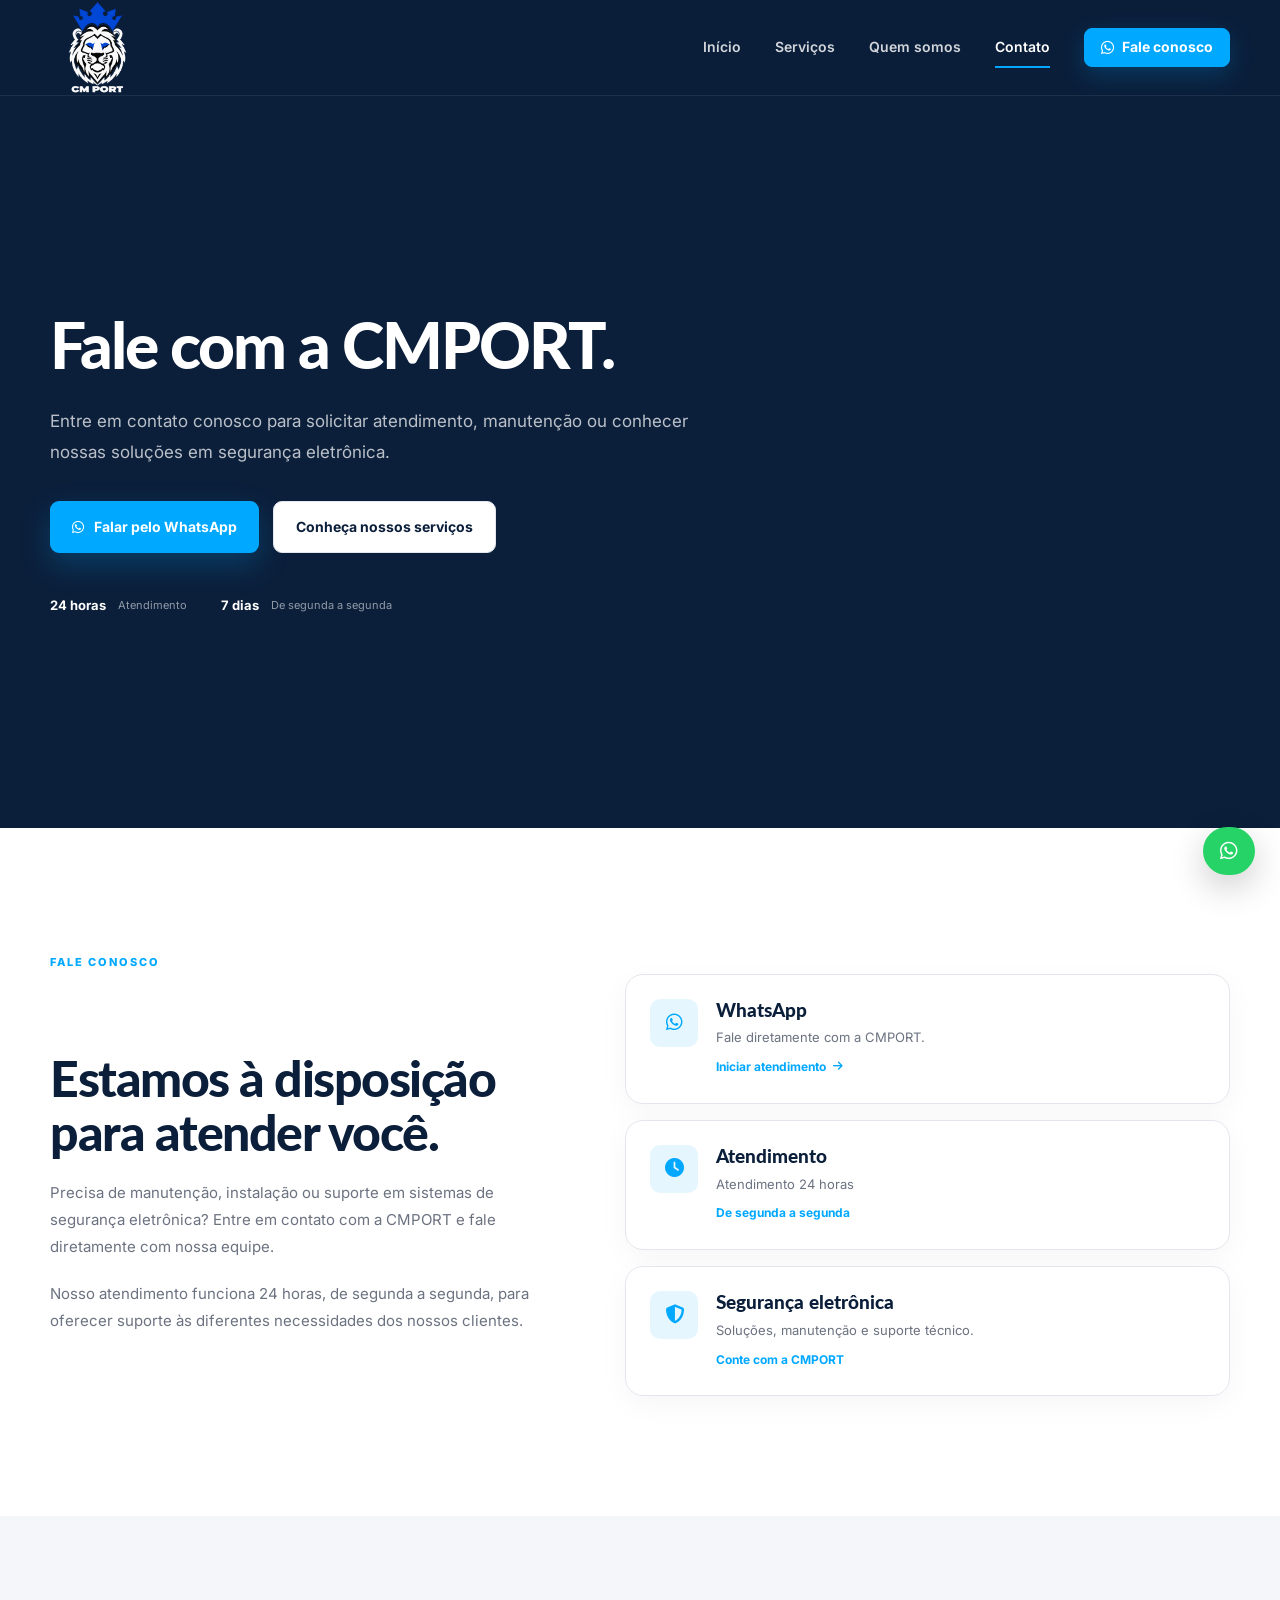
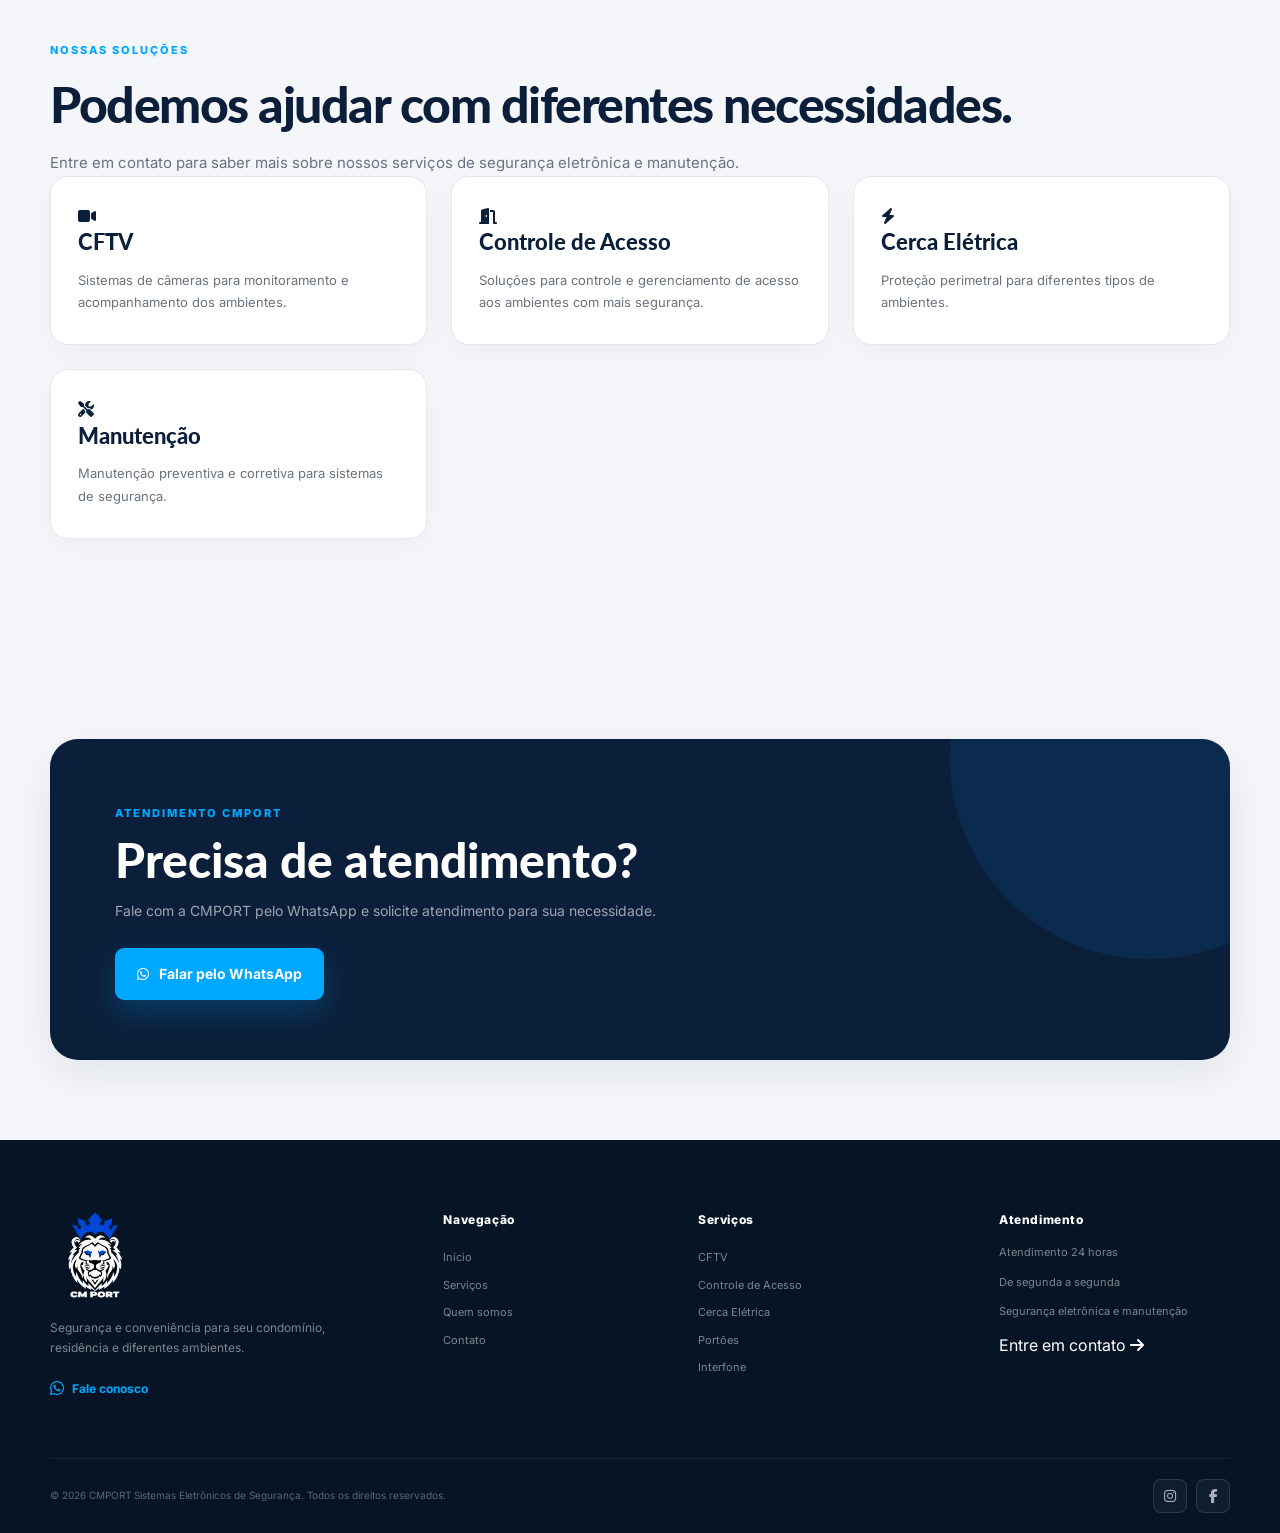
==== contato.html @ 8ee7456c "Update contato.html" ====
<!DOCTYPE html>

<html lang="pt-BR">

<head>

<meta charset="UTF-8">

<meta
    name="viewport"
    content="width=device-width, initial-scale=1.0"
>

<title>Contato | CMPORT Segurança Eletrônica</title>

<meta
    name="description"
    content="Entre em contato com a CMPORT para solicitar atendimento, manutenção e soluções em segurança eletrônica, CFTV, controle de acesso, alarmes e outros sistemas."
>

<meta
    name="author"
    content="CMPORT Sistemas Eletrônicos de Segurança"
>

<meta
    name="robots"
    content="index, follow"
>

<meta
    name="theme-color"
    content="#0B1F3B"
>

<link
    rel="canonical"
    href="https://www.cmport.com.br/contato.html"
>


<!-- OPEN GRAPH -->

<meta
    property="og:type"
    content="website"
>

<meta
    property="og:locale"
    content="pt_BR"
>

<meta
    property="og:title"
    content="Contato | CMPORT Segurança Eletrônica"
>

<meta
    property="og:description"
    content="Entre em contato com a CMPORT para solicitar atendimento, manutenção e soluções em segurança eletrônica."
>

<meta
    property="og:url"
    content="https://www.cmport.com.br/contato.html"
>

<meta
    property="og:site_name"
    content="CMPORT Sistemas Eletrônicos de Segurança"
>

<meta
    property="og:image"
    content="https://www.cmport.com.br/Logo.png"
>


<!-- TWITTER CARD -->

<meta
    name="twitter:card"
    content="summary"
>

<meta
    name="twitter:title"
    content="Contato | CMPORT Segurança Eletrônica"
>

<meta
    name="twitter:description"
    content="Solicite atendimento e conheça as soluções da CMPORT em segurança eletrônica e manutenção."
>

<meta
    name="twitter:image"
    content="https://www.cmport.com.br/Logo.png"
>


<!-- FAVICON -->

<link
    rel="icon"
    type="image/png"
    href="Logo.png"
>


<!-- GOOGLE FONTS -->

<link
    rel="preconnect"
    href="https://fonts.googleapis.com"
>

<link
    rel="preconnect"
    href="https://fonts.gstatic.com"
    crossorigin
>

<link
    href="https://fonts.googleapis.com/css2?family=Inter:wght@400;500;600;700;800&family=Lato:wght@400;700;900&display=swap"
    rel="stylesheet"
>


<!-- FONT AWESOME -->

<link
    rel="stylesheet"
    href="https://cdnjs.cloudflare.com/ajax/libs/font-awesome/6.5.2/css/all.min.css"
>


<!-- CSS -->

<link
    rel="stylesheet"
    href="estilo.css"
>


<!-- SCHEMA.ORG -->

<script type="application/ld+json">
{
    "@context": "https://schema.org",
    "@type": "ContactPage",
    "@id": "https://www.cmport.com.br/contato.html#contact",
    "url": "https://www.cmport.com.br/contato.html",
    "name": "Contato | CMPORT Sistemas Eletrônicos de Segurança",
    "description": "Entre em contato com a CMPORT para solicitar atendimento, manutenção e soluções em segurança eletrônica.",
    "isPartOf": {
        "@type": "WebSite",
        "@id": "https://www.cmport.com.br/#website",
        "url": "https://www.cmport.com.br/",
        "name": "CMPORT Sistemas Eletrônicos de Segurança"
    },
    "about": {
        "@type": "Organization",
        "@id": "https://www.cmport.com.br/#organization",
        "name": "CMPORT Sistemas Eletrônicos de Segurança",
        "url": "https://www.cmport.com.br/",
        "logo": "https://www.cmport.com.br/Logo.png",
        "telephone": "+55 11 94034-1682",
        "sameAs": [
            "https://www.instagram.com/cmport_/",
            "https://www.facebook.com/cmport.sistemas/"
        ]
    }
}
</script>

</head>


<body>


<header class="site-header">

    <div class="container header-container">


        <a
            href="index.html"
            class="logo"
            aria-label="CMPORT - Página inicial"
        >

            <img
                src="Logo.png"
                alt="Logo da CMPORT Sistemas Eletrônicos de Segurança"
            >

        </a>


        <button
            class="menu-toggle"
            type="button"
            aria-label="Abrir menu"
            aria-expanded="false"
        >

            <i class="fa-solid fa-bars"></i>

        </button>


        <nav
            class="main-nav"
            aria-label="Navegação principal"
        >


            <a href="index.html">
                Início
            </a>


            <a href="serviços.html">
                Serviços
            </a>


            <a href="quem-somos.html">
                Quem somos
            </a>


            <a
                href="contato.html"
                class="active"
                aria-current="page"
            >
                Contato
            </a>


            <a
                href="https://api.whatsapp.com/send/?phone=5511940341682&text=Ol%C3%A1%2C+gostaria+de+solicitar+um+atendimento+da+CMPORT.&type=phone_number&app_absent=0"
                class="nav-button"
                target="_blank"
                rel="noopener noreferrer"
                aria-label="Falar com a CMPORT pelo WhatsApp"
            >

                <i class="fa-brands fa-whatsapp"></i>

                Fale conosco

            </a>


        </nav>


    </div>

</header>



<main>


    <!-- HERO -->

    <section class="hero">

        <div class="container hero-content">


            <span class="eyebrow">
                CONTATO
            </span>


            <h1>
                Fale com a CMPORT.
            </h1>


            <p>
                Entre em contato conosco para solicitar atendimento,
                manutenção ou conhecer nossas soluções em segurança
                eletrônica.
            </p>


            <div class="hero-actions">


                <a
                    href="https://api.whatsapp.com/send/?phone=5511940341682&text=Ol%C3%A1%2C+gostaria+de+solicitar+um+atendimento+da+CMPORT.&type=phone_number&app_absent=0"
                    class="btn btn-primary"
                    target="_blank"
                    rel="noopener noreferrer"
                    aria-label="Solicitar atendimento pelo WhatsApp"
                >

                    <i class="fa-brands fa-whatsapp"></i>

                    Falar pelo WhatsApp

                </a>


                <a
                    href="serviços.html"
                    class="btn btn-secondary"
                >
                    Conheça nossos serviços
                </a>


            </div>


            <div class="hero-trust">


                <div class="hero-trust-item">

                    <strong>
                        24 horas
                    </strong>

                    <span>
                        Atendimento
                    </span>

                </div>


                <div class="hero-trust-item">

                    <strong>
                        7 dias
                    </strong>

                    <span>
                        De segunda a segunda
                    </span>

                </div>


            </div>


        </div>

    </section>



    <!-- CONTATO -->

    <section class="contact-section">

        <div class="container">


            <div class="section-label">
                FALE CONOSCO
            </div>


            <div class="contact-grid">


                <div class="contact-content">


                    <h2 class="section-heading">
                        Estamos à disposição para atender você.
                    </h2>


                    <p>
                        Precisa de manutenção, instalação ou suporte
                        em sistemas de segurança eletrônica? Entre em
                        contato com a CMPORT e fale diretamente com
                        nossa equipe.
                    </p>


                    <p>
                        Nosso atendimento funciona 24 horas, de segunda
                        a segunda, para oferecer suporte às diferentes
                        necessidades dos nossos clientes.
                    </p>


                </div>



                <div class="contact-cards">


                    <a
                        href="https://api.whatsapp.com/send/?phone=5511940341682&text=Ol%C3%A1%2C+gostaria+de+solicitar+um+atendimento+da+CMPORT.&type=phone_number&app_absent=0"
                        class="contact-card"
                        target="_blank"
                        rel="noopener noreferrer"
                        aria-label="Iniciar atendimento com a CMPORT pelo WhatsApp"
                    >


                        <div class="contact-icon">

                            <i class="fa-brands fa-whatsapp"></i>

                        </div>


                        <div>


                            <h3>
                                WhatsApp
                            </h3>


                            <p>
                                Fale diretamente com a CMPORT.
                            </p>


                            <span>
                                Iniciar atendimento
                                <i class="fa-solid fa-arrow-right"></i>
                            </span>


                        </div>


                    </a>



                    <div class="contact-card">


                        <div class="contact-icon">

                            <i class="fa-solid fa-clock"></i>

                        </div>


                        <div>


                            <h3>
                                Atendimento
                            </h3>


                            <p>
                                Atendimento 24 horas
                            </p>


                            <span>
                                De segunda a segunda
                            </span>


                        </div>


                    </div>



                    <div class="contact-card">


                        <div class="contact-icon">

                            <i class="fa-solid fa-shield-halved"></i>

                        </div>


                        <div>


                            <h3>
                                Segurança eletrônica
                            </h3>


                            <p>
                                Soluções, manutenção e suporte técnico.
                            </p>


                            <span>
                                Conte com a CMPORT
                            </span>


                        </div>


                    </div>


                </div>


            </div>


        </div>

    </section>



    <!-- SERVIÇOS -->

    <section class="contact-services">

        <div class="container">


            <div class="section-label">
                NOSSAS SOLUÇÕES
            </div>


            <h2 class="section-heading">
                Podemos ajudar com diferentes necessidades.
            </h2>


            <p class="section-description">
                Entre em contato para saber mais sobre nossos serviços
                de segurança eletrônica e manutenção.
            </p>


            <div class="services-grid">


                <article class="service-card">


                    <div class="service-content">


                        <div class="service-icon">

                            <i class="fa-solid fa-video"></i>

                        </div>


                        <h3>
                            CFTV
                        </h3>


                        <p>
                            Sistemas de câmeras para monitoramento
                            e acompanhamento dos ambientes.
                        </p>


                    </div>


                </article>



                <article class="service-card">


                    <div class="service-content">


                        <div class="service-icon">

                            <i class="fa-solid fa-door-open"></i>

                        </div>


                        <h3>
                            Controle de Acesso
                        </h3>


                        <p>
                            Soluções para controle e gerenciamento
                            de acesso aos ambientes com mais segurança.
                        </p>


                    </div>


                </article>



                <article class="service-card">


                    <div class="service-content">


                        <div class="service-icon">

                            <i class="fa-solid fa-bolt"></i>

                        </div>


                        <h3>
                            Cerca Elétrica
                        </h3>


                        <p>
                            Proteção perimetral para diferentes
                            tipos de ambientes.
                        </p>


                    </div>


                </article>



                <article class="service-card">


                    <div class="service-content">


                        <div class="service-icon">

                            <i class="fa-solid fa-screwdriver-wrench"></i>

                        </div>


                        <h3>
                            Manutenção
                        </h3>


                        <p>
                            Manutenção preventiva e corretiva
                            para sistemas de segurança.
                        </p>


                    </div>


                </article>


            </div>


        </div>

    </section>



    <!-- CTA -->

    <section class="final-cta">

        <div class="container">


            <div class="final-cta-content">


                <div class="section-label">
                    ATENDIMENTO CMPORT
                </div>


                <h2>
                    Precisa de atendimento?
                </h2>


                <p>
                    Fale com a CMPORT pelo WhatsApp e solicite
                    atendimento para sua necessidade.
                </p>


                <a
                    href="https://api.whatsapp.com/send/?phone=5511940341682&text=Ol%C3%A1%2C+gostaria+de+solicitar+um+atendimento+da+CMPORT.&type=phone_number&app_absent=0"
                    class="btn btn-primary"
                    target="_blank"
                    rel="noopener noreferrer"
                    aria-label="Solicitar atendimento pelo WhatsApp"
                >

                    <i class="fa-brands fa-whatsapp"></i>

                    Falar pelo WhatsApp

                </a>


            </div>


        </div>

    </section>


</main>



<!-- RODAPÉ -->

<footer class="site-footer">

    <div class="container footer-grid">


        <div class="footer-brand">


            <a
                href="index.html"
                class="footer-logo"
                aria-label="CMPORT - Página inicial"
            >

                <img
                    src="Logo.png"
                    alt="Logo da CMPORT Sistemas Eletrônicos de Segurança"
                >

            </a>


            <p>
                Segurança e conveniência para seu condomínio,
                residência e diferentes ambientes.
            </p>


            <a
                href="https://api.whatsapp.com/send/?phone=5511940341682&text=Ol%C3%A1%2C+gostaria+de+solicitar+um+atendimento+da+CMPORT.&type=phone_number&app_absent=0"
                class="footer-whatsapp"
                target="_blank"
                rel="noopener noreferrer"
                aria-label="Falar com a CMPORT pelo WhatsApp"
            >

                <i class="fa-brands fa-whatsapp"></i>

                Fale conosco

            </a>


        </div>



        <div class="footer-column">


            <h3>
                Navegação
            </h3>


            <a href="index.html">
                Início
            </a>


            <a href="serviços.html">
                Serviços
            </a>


            <a href="quem-somos.html">
                Quem somos
            </a>


            <a href="contato.html">
                Contato
            </a>


        </div>



        <div class="footer-column">


            <h3>
                Serviços
            </h3>


            <a href="serviços.html">
                CFTV
            </a>


            <a href="serviços.html">
                Controle de Acesso
            </a>


            <a href="serviços.html">
                Cerca Elétrica
            </a>


            <a href="serviços.html">
                Portões
            </a>


            <a href="serviços.html">
                Interfone
            </a>


        </div>



        <div class="footer-contact">


            <h3>
                Atendimento
            </h3>


            <p>
                Atendimento 24 horas
            </p>


            <p>
                De segunda a segunda
            </p>


            <p>
                Segurança eletrônica e manutenção
            </p>


            <a
                href="contato.html"
                class="footer-contact-link"
            >

                Entre em contato

                <i class="fa-solid fa-arrow-right"></i>

            </a>


        </div>


    </div>



    <div class="container footer-bottom">


        <p>
            © 2026 CMPORT Sistemas Eletrônicos de Segurança.
            Todos os direitos reservados.
        </p>


        <div class="footer-social">


            <a
                href="https://www.instagram.com/cmport_/"
                target="_blank"
                rel="noopener noreferrer"
                aria-label="Instagram da CMPORT"
            >

                <i class="fa-brands fa-instagram"></i>

            </a>


            <a
                href="https://www.facebook.com/cmport.sistemas/"
                target="_blank"
                rel="noopener noreferrer"
                aria-label="Facebook da CMPORT"
            >

                <i class="fa-brands fa-facebook-f"></i>

            </a>


        </div>


    </div>


</footer>



<!-- WHATSAPP FLUTUANTE -->

<a
    href="https://api.whatsapp.com/send/?phone=5511940341682&text=Ol%C3%A1%2C+gostaria+de+solicitar+um+atendimento+da+CMPORT.&type=phone_number&app_absent=0"
    class="whatsapp-float"
    target="_blank"
    rel="noopener noreferrer"
    aria-label="Falar com a CMPORT pelo WhatsApp"
>

    <i class="fa-brands fa-whatsapp"></i>

</a>



<script src="script.js"></script>

</body>

</html>
---- estilo.css ----
/* =========================================================
   CMPORT
   SISTEMAS ELETRÔNICOS DE SEGURANÇA
   CSS PRINCIPAL
========================================================= */


/* =========================================================
   VARIÁVEIS
========================================================= */

:root {

    --navy: #0B1F3B;
    --navy-dark: #071426;
    --navy-light: #102B4D;

    --blue: #00A8FF;
    --blue-dark: #0089D1;
    --blue-light: #66CCFF;

    --gray: #6B7280;
    --gray-light: #A1A7B0;

    --ice: #F4F6FA;
    --white: #FFFFFF;
    --black: #111111;

    --border: #E3E7ED;

    --container: 1180px;

    --radius-sm: 10px;
    --radius: 18px;
    --radius-lg: 28px;

    --shadow: 0 15px 45px rgba(11, 31, 59, 0.08);
    --shadow-hover: 0 25px 60px rgba(11, 31, 59, 0.15);

    --transition: 0.3s ease;
}


/* =========================================================
   RESET
========================================================= */

* {
    margin: 0;
    padding: 0;
    box-sizing: border-box;
}

html {
    scroll-behavior: smooth;
}

body {
    font-family: "Inter", sans-serif;
    background: var(--ice);
    color: var(--navy);
    line-height: 1.6;
    overflow-x: hidden;
}

img {
    max-width: 100%;
    display: block;
}

a {
    text-decoration: none;
    color: inherit;
}

button,
input,
textarea {
    font-family: inherit;
}

.container {
    width: min(var(--container), calc(100% - 48px));
    margin: 0 auto;
}


/* =========================================================
   HEADER
========================================================= */

.site-header {
    position: fixed;
    top: 0;
    left: 0;
    width: 100%;
    z-index: 1000;

    background: rgba(11, 31, 59, 0.94);

    border-bottom: 1px solid rgba(255, 255, 255, 0.08);

    backdrop-filter: blur(14px);
    -webkit-backdrop-filter: blur(14px);

    transition: background var(--transition);
}

.header-container {
    min-height: 74px;

    display: flex;
    align-items: center;
    justify-content: space-between;

    gap: 40px;
}

.logo {
    display: inline-flex;
    align-items: center;
    flex-shrink: 0;
}

.logo img {
    width: 95px;
    height: auto;
    object-fit: contain;
    background: transparent;
}

.main-nav {
    display: flex;
    align-items: center;
    gap: 34px;
}

.main-nav > a {
    position: relative;

    color: rgba(255, 255, 255, 0.82);

    font-size: 14px;
    font-weight: 600;

    transition: var(--transition);
}

.main-nav > a:not(.nav-button)::after {
    content: "";

    position: absolute;

    left: 0;
    bottom: -9px;

    width: 0;
    height: 2px;

    background: var(--blue);

    transition: var(--transition);
}

.main-nav > a:hover,
.main-nav > a.active {
    color: var(--white);
}

.main-nav > a:hover::after,
.main-nav > a.active::after {
    width: 100%;
}


/* =========================================================
   BOTÃO FALE CONOSCO
========================================================= */

.main-nav > a.nav-button {
    position: relative;

    display: inline-flex !important;
    align-items: center !important;
    justify-content: center !important;

    gap: 8px !important;

    padding: 10px 16px !important;

    background: var(--blue) !important;
    color: var(--white) !important;

    border: 1px solid var(--blue) !important;
    border-radius: 8px !important;

    box-shadow: 0 8px 25px rgba(0, 168, 255, 0.20);

    font-size: 14px !important;
    font-weight: 700 !important;

    line-height: 1.2;

    opacity: 1 !important;
    visibility: visible !important;

    white-space: nowrap !important;

    text-decoration: none !important;

    transition:
        background var(--transition),
        color var(--transition),
        border-color var(--transition),
        transform var(--transition),
        box-shadow var(--transition);
}

.main-nav > a.nav-button::after {
    display: none !important;
}

.main-nav > a.nav-button i {
    color: var(--white) !important;
    font-size: 15px;
}

.main-nav > a.nav-button:hover {
    background: var(--white) !important;
    color: var(--navy) !important;

    border-color: var(--white) !important;

    transform: translateY(-2px);

    box-shadow: 0 10px 28px rgba(0, 0, 0, 0.15);
}

.main-nav > a.nav-button:hover i {
    color: var(--navy) !important;
}


.menu-toggle {
    display: none;

    width: 44px;
    height: 44px;

    align-items: center;
    justify-content: center;

    border: 1px solid rgba(255, 255, 255, 0.15);
    border-radius: 8px;

    background: transparent;
    color: var(--white);

    font-size: 20px;

    cursor: pointer;
}


/* =========================================================
   HERO
========================================================= */

.hero {
    position: relative;

    min-height: 92vh;

    display: flex;
    align-items: center;

    overflow: hidden;

    background: var(--navy);
}

.hero-background {
    position: absolute;
    inset: 0;

    background:
        linear-gradient(
            90deg,
            rgba(7, 20, 38, 0.97) 0%,
            rgba(11, 31, 59, 0.86) 42%,
            rgba(11, 31, 59, 0.45) 100%
        ),
        url("Imagens/security-service-hero-img-bg.jpg")
        center center / cover no-repeat;

    transform: scale(1.02);
}

.hero-background::after {
    content: "";

    position: absolute;
    inset: 0;

    background:
        radial-gradient(
            circle at 78% 45%,
            rgba(0, 168, 255, 0.18),
            transparent 32%
        );
}

.hero-content {
    position: relative;
    z-index: 2;

    padding-top: 74px;
}

.hero-text {
    max-width: 760px;
}

.hero-eyebrow {
    display: flex;
    align-items: center;
    gap: 10px;

    margin-bottom: 25px;

    color: var(--blue);

    font-size: 12px;
    font-weight: 800;
    letter-spacing: 2px;
}

.hero-eyebrow span {
    width: 28px;
    height: 2px;

    background: var(--blue);
}

.hero h1 {
    max-width: 760px;

    color: var(--white);

    font-family: "Lato", sans-serif;

    font-size: clamp(42px, 5vw, 72px);
    line-height: 1.04;

    font-weight: 900;
    letter-spacing: -2px;
}

.hero h1 strong {
    display: block;
    color: var(--blue);
}

.hero p {
    max-width: 650px;

    margin-top: 28px;

    color: rgba(255, 255, 255, 0.72);

    font-size: 17px;
    line-height: 1.8;
}

.hero-buttons {
    display: flex;
    align-items: center;
    gap: 14px;

    margin-top: 34px;
}

.btn {
    min-height: 52px;

    display: inline-flex;
    align-items: center;
    justify-content: center;
    gap: 10px;

    padding: 0 22px;

    border-radius: 9px;

    font-size: 14px;
    font-weight: 700;

    transition: var(--transition);
}

.btn-primary {
    background: var(--blue);
    color: var(--white);

    box-shadow: 0 12px 30px rgba(0, 168, 255, 0.22);
}

.btn-primary:hover {
    background: var(--white);
    color: var(--navy);

    transform: translateY(-3px);

    box-shadow: 0 18px 35px rgba(0, 168, 255, 0.28);
}

.btn-outline {
    border: 1px solid rgba(255, 255, 255, 0.28);

    color: var(--white);

    background: rgba(255, 255, 255, 0.04);
}

.btn-outline:hover {
    border-color: var(--blue);

    background: rgba(0, 168, 255, 0.1);

    transform: translateY(-3px);
}

.hero-trust {
    display: flex;
    gap: 34px;

    margin-top: 42px;
}

.hero-trust > div {
    display: flex;
    align-items: center;
    gap: 12px;

    color: rgba(255, 255, 255, 0.55);
}

.hero-trust i {
    color: var(--blue);
    font-size: 19px;
}

.hero-trust span {
    display: flex;
    flex-direction: column;

    font-size: 11px;
    line-height: 1.4;
}

.hero-trust strong {
    color: var(--white);
    font-size: 13px;
}

.hero-bottom-line {
    position: absolute;
    bottom: 0;
    left: 0;

    width: 100%;
    height: 3px;

    background: linear-gradient(
        90deg,
        transparent,
        var(--blue),
        transparent
    );

    opacity: 0.8;
}


/* =========================================================
   INTRO
========================================================= */

.intro-section {
    padding: 110px 0;
    background: var(--white);
}

.intro-grid {
    display: grid;
    grid-template-columns: 1fr 1fr;

    gap: 100px;

    align-items: center;
}

.section-label {
    display: inline-flex;

    color: var(--blue);

    font-size: 11px;
    font-weight: 800;

    letter-spacing: 2px;
}


/* =========================================================
   TÍTULOS
========================================================= */

.section-heading {
    margin-top: 15px;

    font-family: "Lato", sans-serif;

    color: var(--navy);

    font-size: clamp(34px, 4vw, 50px);
    line-height: 1.08;

    font-weight: 900;
    letter-spacing: -1.5px;
}

.section-top .section-heading {
    margin-top: 15px;
}

.why-title {
    margin-top: 15px;

    font-family: "Lato", sans-serif;

    color: var(--navy);

    font-size: clamp(34px, 4vw, 50px);
    line-height: 1.08;

    font-weight: 900;
    letter-spacing: -1.5px;
}

.section-heading span,
.why-title span {
    color: var(--blue);
}

.section-heading + p,
.section-heading > p {
    max-width: 760px;

    margin-top: 18px;

    color: var(--gray);

    font-size: 15px;
    line-height: 1.8;
}

.intro-text {
    padding-left: 30px;

    border-left: 2px solid var(--blue);
}

.intro-text p {
    margin-bottom: 18px;

    color: var(--gray);

    font-size: 16px;
    line-height: 1.85;
}

.intro-text p:last-child {
    margin-bottom: 0;
}


/* =========================================================
   DIFFERENTIALS
========================================================= */

.differentials {
    position: relative;

    padding: 28px 0;

    background: var(--navy);
}

.differentials-grid {
    display: grid;

    grid-template-columns: repeat(4, 1fr);

    border-left: 1px solid rgba(255, 255, 255, 0.08);
}

.differential-grid {
    display: grid;

    grid-template-columns: repeat(4, 1fr);

    border-left: 1px solid var(--border);

    border-radius: var(--radius);

    overflow: hidden;

    background: var(--white);

    box-shadow: var(--shadow);
}

.differential-item {
    display: flex;
    align-items: center;

    gap: 15px;

    min-height: 82px;

    padding: 15px 25px;

    border-right: 1px solid rgba(255, 255, 255, 0.08);
}

.differential-grid .differential-item {
    min-height: 105px;

    border-right: 1px solid var(--border);

    color: var(--navy);
}

.differential-grid .differential-item:last-child {
    border-right: 0;
}

.differential-icon {
    width: 44px;
    height: 44px;

    display: flex;
    align-items: center;
    justify-content: center;

    flex-shrink: 0;

    border-radius: 9px;

    background: rgba(0, 168, 255, 0.1);

    color: var(--blue);

    font-size: 17px;
}

.differential-grid .differential-item strong {
    color: var(--navy);
}

.differential-grid .differential-item span {
    color: var(--gray);
}

.differential-item div:last-child {
    display: flex;
    flex-direction: column;
}

.differential-item strong {
    color: var(--white);
    font-size: 13px;
}

.differential-item span {
    margin-top: 2px;

    color: rgba(255, 255, 255, 0.5);

    font-size: 11px;
}


/* =========================================================
   SEÇÕES ESCURAS
========================================================= */

.section-dark {
    padding: 110px 0;

    background: var(--navy);

    color: var(--white);
}

.section-dark .section-label {
    color: var(--blue);
}

.section-dark .section-heading,
.section-dark .why-title,
.section-dark h2,
.section-dark h3 {
    color: var(--white);
}

.section-dark .section-heading span,
.section-dark .why-title span {
    color: var(--blue);
}

.section-dark p,
.section-dark .section-heading + p,
.section-dark .section-heading > p,
.section-dark .section-top > p,
.section-dark .intro-text p,
.section-dark .why-item p,
.section-dark .maintenance-text > p {
    color: rgba(255, 255, 255, 0.68);
}

.section-dark .solution-tags {
    margin-top: 35px;

    justify-content: flex-start;
}

.section-dark .solution-tags span {
    background: rgba(255, 255, 255, 0.08);

    color: rgba(255, 255, 255, 0.82);

    border: 1px solid rgba(255, 255, 255, 0.08);
}

.section-dark .differential-item,
.section-dark .maintenance-feature {
    color: var(--white);
}

.section-dark .differential-item strong,
.section-dark .maintenance-feature strong {
    color: var(--white);
}

.section-dark .differential-item span,
.section-dark .maintenance-feature p,
.section-dark .maintenance-feature span {
    color: rgba(255, 255, 255, 0.64);
}

.section-dark .differential-icon {
    background: rgba(0, 168, 255, 0.12);
    color: var(--blue);
}

.section-dark .why-item {
    border-color: rgba(255, 255, 255, 0.12);
}

.section-dark .why-item h3 {
    color: var(--white);
}

.section-dark .why-icon {
    background: rgba(0, 168, 255, 0.12);
    color: var(--blue);
}


/* =========================================================
   SOLUÇÕES
========================================================= */

.solutions-section,
.section.services {
    padding: 120px 0;

    background: var(--ice);
}

.section-top {
    display: grid;

    grid-template-columns: 1.2fr 0.8fr;

    align-items: end;

    gap: 60px;

    margin-bottom: 55px;
}

.section-top > p {
    max-width: 430px;

    color: var(--gray);

    font-size: 15px;
    line-height: 1.8;
}

.services-grid,
.service-grid {
    display: grid;

    grid-template-columns: repeat(3, 1fr);

    gap: 24px;
}

.service-card {
    position: relative;

    overflow: hidden;

    background: var(--white);

    border: 1px solid var(--border);

    border-radius: var(--radius);

    box-shadow: 0 8px 30px rgba(11, 31, 59, 0.04);

    transition: var(--transition);
}

.service-card:hover {
    transform: translateY(-8px);

    border-color: rgba(0, 168, 255, 0.35);

    box-shadow: var(--shadow-hover);
}

.service-image {
    position: relative;

    height: 225px;

    overflow: hidden;

    background: var(--navy);
}

.service-image::after {
    content: "";

    position: absolute;
    inset: 0;

    background: linear-gradient(
        180deg,
        transparent 45%,
        rgba(7, 20, 38, 0.65) 100%
    );
}

.service-image img {
    width: 100%;
    height: 100%;

    object-fit: cover;

    transition: transform 0.6s ease;
}

.service-card:hover .service-image img {
    transform: scale(1.06);
}

.service-number {
    position: absolute;

    left: 20px;
    bottom: 17px;

    z-index: 2;

    color: var(--white);

    font-size: 12px;
    font-weight: 800;

    letter-spacing: 1px;
}

.service-content,
.service-card-body {
    padding: 27px 27px 30px;
}

.service-category {
    color: var(--blue);

    font-size: 9px;
    font-weight: 800;

    letter-spacing: 1.5px;
}

.service-content h3,
.service-card-body h3 {
    margin-top: 0;

    color: var(--navy);

    font-family: "Lato", sans-serif;

    font-size: 22px;
    line-height: 1.2;

    font-weight: 900;
}

.service-content p,
.service-card-body p {
    margin-top: 13px;

    color: var(--gray);

    font-size: 13px;
    line-height: 1.75;
}


/* =========================================================
   OUTRAS SOLUÇÕES
========================================================= */

.other-solutions {
    margin-top: 45px;

    padding: 27px 30px;

    border: 1px solid var(--border);
    border-radius: var(--radius);

    background: var(--white);

    display: flex;
    align-items: center;
    justify-content: space-between;

    gap: 30px;
}

.other-solutions-title {
    color: var(--navy);

    font-size: 13px;
    font-weight: 800;
}

.other-solutions-title span {
    color: var(--navy);

    font-size: 13px;
    font-weight: 800;
}

.solution-tags {
    display: flex;
    flex-wrap: wrap;

    justify-content: flex-end;

    gap: 8px;
}

.solution-tags span {
    padding: 8px 13px;

    border-radius: 100px;

    background: var(--ice);

    color: var(--gray);

    font-size: 11px;
    font-weight: 600;
}


/* =========================================================
   MANUTENÇÃO
========================================================= */

.maintenance-section,
.maintenance {
    position: relative;

    overflow: hidden;

    padding: 120px 0;

    background: var(--navy);
}

.maintenance-background {
    position: absolute;
    inset: 0;

    background:
        linear-gradient(
            90deg,
            rgba(7, 20, 38, 0.96),
            rgba(11, 31, 59, 0.88)
        ),
        url("Imagens/manutencao-portao-automatico-1.jpg")
        center / cover no-repeat;
}

.maintenance-background::after {
    content: "";

    position: absolute;
    inset: 0;

    background:
        radial-gradient(
            circle at 80% 40%,
            rgba(0, 168, 255, 0.18),
            transparent 32%
        );
}

.maintenance-content {
    position: relative;
    z-index: 2;

    max-width: 900px;
}

.maintenance-section .maintenance-content {
    display: grid;

    grid-template-columns: 1fr 1fr;

    gap: 90px;

    align-items: center;

    max-width: none;
}

.maintenance-text h2,
.maintenance-content > h2 {
    margin-top: 15px;

    max-width: 600px;

    color: var(--white);

    font-family: "Lato", sans-serif;

    font-size: clamp(35px, 4vw, 53px);

    line-height: 1.05;

    font-weight: 900;
}

.maintenance-text h2 span {
    display: block;

    color: var(--blue);
}

.maintenance-text > p,
.maintenance-content > p {
    max-width: 700px;

    margin-top: 23px;

    color: rgba(255, 255, 255, 0.64);

    font-size: 15px;

    line-height: 1.8;
}

.maintenance-text .btn {
    margin-top: 30px;
}

.maintenance-features {
    display: grid;

    grid-template-columns: repeat(3, 1fr);

    gap: 18px;

    margin-top: 35px;
}

.maintenance-feature {
    display: flex;

    align-items: flex-start;

    gap: 14px;

    padding: 22px;

    border: 1px solid rgba(255, 255, 255, 0.1);

    border-radius: 14px;

    background: rgba(255, 255, 255, 0.04);
}

.maintenance-feature > i {
    color: var(--blue);

    font-size: 20px;

    margin-top: 3px;
}

.maintenance-feature > span {
    color: var(--blue);

    font-size: 11px;

    font-weight: 800;
}

.maintenance-feature strong {
    display: block;

    color: var(--white);

    font-size: 14px;
}

.maintenance-feature p,
.maintenance-feature span {
    margin-top: 5px;

    color: rgba(255, 255, 255, 0.5);

    font-size: 12px;

    line-height: 1.6;
}


/* =========================================================
   POR QUE A CMPORT
========================================================= */

.why-section {
    padding: 120px 0;

    background: var(--navy) !important;

    color: var(--white) !important;

    overflow: hidden;
}

.why-grid {
    display: grid;

    grid-template-columns: 0.8fr 1.2fr;

    gap: 100px;

    align-items: start;
}

.why-title {
    position: static;

    margin-top: 0;

    color: var(--white) !important;
}

.why-title span {
    color: var(--blue) !important;
}

.why-section .section-label {
    color: var(--blue) !important;
}

.why-list {
    border-top: 1px solid rgba(255, 255, 255, 0.12);

    min-width: 0;
}

.why-item {
    display: grid;

    grid-template-columns: 58px 1fr;

    gap: 22px;

    padding: 27px 0;

    border-bottom: 1px solid rgba(255, 255, 255, 0.12);

    min-width: 0;
}

.why-icon {
    width: 48px;
    height: 48px;

    display: flex;
    align-items: center;
    justify-content: center;

    border-radius: 10px;

    background: rgba(0, 168, 255, 0.12) !important;

    color: var(--blue) !important;

    font-size: 17px;
}

.why-item h3 {
    color: var(--white) !important;

    font-family: "Lato", sans-serif;

    font-size: 18px;

    font-weight: 900;

    line-height: 1.3;
}

.why-item p {
    margin-top: 6px;

    color: rgba(255, 255, 255, 0.68) !important;

    font-size: 13px;

    line-height: 1.7;
}


/* =========================================================
   PÁGINAS INTERNAS
========================================================= */

.page-content {
    overflow: hidden;
}

.page-content section {
    overflow: hidden;
}

.page-content h2,
.page-content h3,
.page-content p {
    overflow-wrap: break-word;
}


/* =========================================================
   CTA FINAL
========================================================= */

.final-cta {
    padding: 80px 0;

    background: var(--ice);
}

.final-cta-box {
    position: relative;

    overflow: hidden;

    display: flex;

    align-items: center;

    justify-content: space-between;

    gap: 40px;

    padding: 60px 65px;

    border-radius: var(--radius-lg);

    background: var(--navy);

    box-shadow: var(--shadow);
}

.final-cta-box::after {
    content: "";

    position: absolute;

    right: -120px;
    top: -180px;

    width: 400px;
    height: 400px;

    border-radius: 50%;

    background: rgba(0, 168, 255, 0.09);
}

.final-cta-box > * {
    position: relative;

    z-index: 2;
}

.final-cta h2 {
    margin-top: 10px;

    color: var(--white);

    font-family: "Lato", sans-serif;

    font-size: clamp(35px, 4vw, 48px);

    font-weight: 900;

    line-height: 1.1;
}

.final-cta p {
    max-width: 650px;

    margin-top: 8px;

    color: rgba(255, 255, 255, 0.55);

    font-size: 14px;

    line-height: 1.7;
}

.btn-white {
    background: var(--white);

    color: var(--navy);

    white-space: nowrap;

    width: auto;

    flex-shrink: 0;
}

.btn-white:hover {
    background: var(--blue);

    color: var(--white);

    transform: translateY(-3px);
}


/* =========================================================
   CTA FINAL — PÁGINAS INTERNAS
========================================================= */

.internal-final-cta {
    padding: 55px 0;
}

.internal-final-cta .final-cta-box {
    padding: 45px 50px;
}

.internal-final-cta .final-cta h2 {
    font-size: clamp(30px, 3.2vw, 42px);
}

.internal-final-cta .final-cta p {
    font-size: 13px;
}

.internal-final-cta .btn {
    width: auto;

    min-width: 0;
}


/* =========================================================
   FOOTER
========================================================= */

.site-footer {
    background: var(--navy-dark);

    color: var(--white);
}

.footer-grid {
    display: grid;

    grid-template-columns: 1.4fr 0.8fr 1fr 1fr;

    gap: 70px;

    padding: 70px 0 60px;
}

.footer-brand {
    display: flex;

    flex-direction: column;

    align-items: flex-start;
}

.footer-brand .logo {
    display: inline-flex;

    align-items: center;
}

.footer-brand img {
    width: 90px;

    height: auto;
}

.footer-brand p {
    max-width: 280px;

    margin-top: 18px;

    color: rgba(255, 255, 255, 0.48);

    font-size: 12px;

    line-height: 1.7;
}

.footer-brand > a:last-child {
    display: inline-flex;

    align-items: center;

    gap: 8px;

    margin-top: 20px;

    color: var(--blue);

    font-size: 12px;

    font-weight: 700;

    transition: var(--transition);
}

.footer-brand > a:last-child:hover {
    color: var(--white);

    transform: translateX(3px);
}

.footer-brand > a:last-child i {
    font-size: 16px;
}

.footer-column {
    display: flex;

    flex-direction: column;

    gap: 11px;

    min-width: 0;
}

.footer-column h3,
.footer-contact h3 {
    margin-bottom: 9px;

    color: var(--white);

    font-size: 12px;

    font-weight: 800;

    letter-spacing: 0.6px;
}

.footer-column a {
    color: rgba(255, 255, 255, 0.48);

    font-size: 11px;

    line-height: 1.5;

    transition: var(--transition);
}

.footer-column a:hover {
    color: var(--blue);

    transform: translateX(3px);
}

.footer-column a.active {
    color: var(--blue);

    font-weight: 700;
}

.footer-contact {
    display: flex;

    flex-direction: column;

    gap: 13px;

    min-width: 0;

    margin-top: 0;
}

.footer-contact h3 {
    margin-bottom: 2px;
}

.footer-contact p {
    display: flex;

    align-items: center;

    gap: 10px;

    margin: 0;

    color: rgba(255, 255, 255, 0.48);

    font-size: 11px;

    line-height: 1.5;
}

.footer-contact p i {
    width: 17px;

    flex-shrink: 0;

    color: var(--blue);

    font-size: 13px;

    text-align: center;
}

.site-footer strong {
    color: rgba(255, 255, 255, 0.72);

    font-size: 11px;

    line-height: 1.5;

    font-weight: 700;
}

.footer-bottom {
    display: flex;

    align-items: center;

    justify-content: space-between;

    gap: 25px;

    padding: 20px 0;

    border-top: 1px solid rgba(255, 255, 255, 0.07);
}

.footer-bottom p {
    margin: 0;

    color: rgba(255, 255, 255, 0.35);

    font-size: 10px;

    line-height: 1.5;
}

.footer-bottom > div {
    display: flex;

    align-items: center;

    gap: 9px;

    flex-shrink: 0;
}

.footer-bottom > div a {
    width: 34px;
    height: 34px;

    display: flex;

    align-items: center;

    justify-content: center;

    border: 1px solid rgba(255, 255, 255, 0.12);

    border-radius: 8px;

    background: rgba(255, 255, 255, 0.04);

    color: rgba(255, 255, 255, 0.65);

    font-size: 14px;

    transition:
        background var(--transition),
        color var(--transition),
        border-color var(--transition),
        transform var(--transition);
}

.footer-bottom > div a:hover {
    color: var(--white);

    background: var(--blue);

    border-color: var(--blue);

    transform: translateY(-3px);
}

.footer-bottom > div a i {
    display: block;

    line-height: 1;
}


/* =========================================================
   PÁGINAS INTERNAS — HERO
========================================================= */

.page-hero {
    min-height: 380px;

    display: flex;

    align-items: center;

    padding-top: 74px;

    background:
        linear-gradient(
            90deg,
            rgba(7, 20, 38, 0.96),
            rgba(11, 31, 59, 0.75)
        ),
        url("Imagens/security-service-hero-img-bg.jpg")
        center / cover no-repeat;
}

.page-hero-content {
    width: 100%;

    max-width: 760px;

    margin: 0;

    color: var(--white);

    text-align: left;
}

.page-hero-content h1 {
    max-width: 850px;

    margin: 12px 0 0;

    color: var(--white);

    font-family: "Lato", sans-serif;

    font-size: clamp(38px, 5vw, 60px);

    line-height: 1;

    font-weight: 900;

    letter-spacing: -1.5px;
}

.page-hero-content p {
    max-width: 720px;

    margin: 18px 0 0;

    color: rgba(255, 255, 255, 0.62);

    font-size: 15px;

    line-height: 1.8;
}

.page-hero .eyebrow {
    display: inline-flex;

    align-items: center;

    gap: 10px;

    color: var(--blue);

    font-size: 12px;

    font-weight: 800;

    letter-spacing: 2px;
}

.page-hero .eyebrow::before {
    content: "";

    width: 28px;
    height: 2px;

    background: var(--blue);
}

.page-hero > .container {
    width: min(var(--container), calc(100% - 48px));

    margin: 0 auto;

    text-align: left;
}

.page-hero > .container h1 {
    max-width: 850px;

    margin: 18px 0 0;

    color: var(--white);

    font-family: "Lato", sans-serif;

    font-size: clamp(38px, 5vw, 60px);

    line-height: 1.05;

    font-weight: 900;

    letter-spacing: -1.5px;
}

.page-hero > .container p {
    max-width: 720px;

    margin: 20px 0 0;

    color: rgba(255, 255, 255, 0.64);

    font-size: 15px;

    line-height: 1.8;
}


/* =========================================================
   ANIMAÇÕES
========================================================= */

.animate-on-scroll {
    opacity: 0;

    transform: translateY(22px);

    transition:
        opacity 0.7s ease,
        transform 0.7s ease;
}

.animate-on-scroll.is-visible {
    opacity: 1;

    transform: translateY(0);
}


/* =========================================================
   WHATSAPP FLUTUANTE
========================================================= */

.whatsapp-float {
    position: fixed;

    right: 25px;
    bottom: 25px;

    z-index: 9999;

    display: flex;

    align-items: center;
    justify-content: center;

    gap: 9px;

    padding: 13px 17px;

    min-height: 48px;

    border-radius: 100px;

    background: #25D366;

    color: #FFFFFF !important;

    font-size: 12px;

    font-weight: 800;

    box-shadow: 0 12px 35px rgba(0, 0, 0, 0.20);

    transition: var(--transition);
}

.whatsapp-float i {
    display: block;

    color: #FFFFFF !important;

    font-size: 20px;

    line-height: 1;
}

.whatsapp-float span {
    display: inline;

    color: #FFFFFF !important;

    white-space: nowrap;
}

.whatsapp-float:hover {
    background: #1ebe5d;

    color: #FFFFFF !important;

    transform: translateY(-3px);

    box-shadow: 0 18px 40px rgba(0, 0, 0, 0.25);
}


/* =========================================================
   CONTATO
========================================================= */

.contact-section {
    padding: 120px 0;

    background: var(--white);
}

.contact-grid {
    display: grid;

    grid-template-columns: 0.9fr 1.1fr;

    gap: 80px;

    align-items: center;
}

.contact-content p {
    max-width: 650px;

    margin-top: 20px;

    color: var(--gray);

    font-size: 15px;

    line-height: 1.8;
}

.contact-cards {
    display: flex;

    flex-direction: column;

    gap: 16px;
}

.contact-card {
    display: flex;

    align-items: flex-start;

    gap: 18px;

    padding: 24px;

    border: 1px solid var(--border);

    border-radius: var(--radius);

    background: var(--white);

    box-shadow: 0 8px 30px rgba(11, 31, 59, 0.04);

    transition: var(--transition);
}

.contact-card:hover {
    transform: translateY(-4px);

    border-color: rgba(0, 168, 255, 0.35);

    box-shadow: var(--shadow);
}

.contact-icon {
    width: 48px;
    height: 48px;

    display: flex;

    align-items: center;

    justify-content: center;

    flex-shrink: 0;

    border-radius: 10px;

    background: rgba(0, 168, 255, 0.1);

    color: var(--blue);

    font-size: 19px;
}

.contact-card h3 {
    color: var(--navy);

    font-family: "Lato", sans-serif;

    font-size: 19px;

    line-height: 1.2;

    font-weight: 900;
}

.contact-card p {
    margin-top: 6px;

    color: var(--gray);

    font-size: 13px;

    line-height: 1.6;
}

.contact-card span {
    display: inline-flex;

    align-items: center;

    gap: 7px;

    margin-top: 9px;

    color: var(--blue);

    font-size: 12px;

    font-weight: 700;
}

.contact-card span i {
    font-size: 11px;
}


/* =========================================================
   SOLUÇÕES — CONTATO
========================================================= */

.contact-services {
    padding: 120px 0;

    background: var(--ice);
}

.section-description {
    max-width: 650px;

    margin-top: 18px;

    color: var(--gray);

    font-size: 15px;

    line-height: 1.8;
}


/* =========================================================
   BOTÕES — CONTATO
========================================================= */

.hero-actions {
    display: flex;

    align-items: center;

    gap: 14px;

    margin-top: 34px;
}

.btn-secondary {
    border: 1px solid var(--border);

    background: var(--white);

    color: var(--navy);
}

.btn-secondary:hover {
    border-color: var(--blue);

    color: var(--blue);

    transform: translateY(-3px);
}


/* =========================================================
   CTA FINAL — CONTATO
========================================================= */

.final-cta-content {
    position: relative;

    padding: 60px 65px;

    overflow: hidden;

    border-radius: var(--radius-lg);

    background: var(--navy);

    box-shadow: var(--shadow);
}

.final-cta-content::after {
    content: "";

    position: absolute;

    right: -120px;
    top: -180px;

    width: 400px;
    height: 400px;

    border-radius: 50%;

    background: rgba(0, 168, 255, 0.09);
}

.final-cta-content > * {
    position: relative;

    z-index: 2;
}

.final-cta-content h2 {
    margin-top: 10px;

    color: var(--white);

    font-family: "Lato", sans-serif;

    font-size: clamp(35px, 4vw, 48px);

    font-weight: 900;

    line-height: 1.1;
}

.final-cta-content p {
    max-width: 650px;

    margin-top: 12px;

    color: rgba(255, 255, 255, 0.6);

    font-size: 14px;

    line-height: 1.7;
}

.final-cta-content .btn {
    margin-top: 25px;
}


/* =========================================================
   RESPONSIVO — 1000PX
========================================================= */

@media (max-width: 1000px) {

    .main-nav {
        gap: 20px;
    }

    .intro-grid {
        gap: 50px;
    }

    .differentials-grid,
    .differential-grid {
        grid-template-columns: repeat(2, 1fr);
    }

    .differential-item:nth-child(1),
    .differential-item:nth-child(2) {
        border-bottom: 1px solid rgba(255, 255, 255, 0.08);
    }

    .differential-grid .differential-item:nth-child(1),
    .differential-grid .differential-item:nth-child(2) {
        border-bottom: 1px solid var(--border);
    }

    .services-grid,
    .service-grid {
        grid-template-columns: repeat(2, 1fr);
    }

    .maintenance-content {
        gap: 50px;
    }

    .maintenance-features {
        grid-template-columns: 1fr;
    }

    .why-grid {
        gap: 50px;
    }

    .footer-grid {
        grid-template-columns: 1.3fr 1fr 1fr;

        gap: 45px;
    }

    .footer-contact {
        grid-column: 2 / 4;
    }
}


/* =========================================================
   RESPONSIVO — 800PX
========================================================= */

@media (max-width: 800px) {

    .container {
        width: min(100% - 34px, 600px);
    }

    .header-container {
        min-height: 68px;
    }

    .logo img {
        width: 90px;
    }

    .menu-toggle {
        display: flex;
    }

    .main-nav {
        position: absolute;

        top: 68px;

        left: 17px;
        right: 17px;

        display: none;

        flex-direction: column;

        align-items: stretch;

        gap: 0;

        padding: 12px;

        border: 1px solid rgba(255, 255, 255, 0.1);

        border-radius: 14px;

        background: rgba(7, 20, 38, 0.98);

        box-shadow: 0 20px 50px rgba(0, 0, 0, 0.3);
    }

    .main-nav.open {
        display: flex;
    }

    .main-nav > a {
        padding: 14px;

        border-radius: 8px;
    }

    .main-nav > a:not(.nav-button)::after {
        display: none;
    }

    .main-nav > a:hover,
    .main-nav > a.active {
        background: rgba(0, 168, 255, 0.08);
    }

    .main-nav > a.nav-button {
        width: 100%;

        padding: 11px 15px !important;

        text-align: center;
    }

    .hero {
        min-height: 760px;
    }

    .hero-content {
        padding-top: 105px;
    }

    .hero h1 {
        font-size: clamp(40px, 10vw, 60px);
    }

    .hero-buttons {
        align-items: stretch;

        flex-direction: column;

        max-width: 320px;
    }

    .hero-trust {
        flex-direction: column;

        gap: 15px;
    }

    .intro-section,
    .solutions-section,
    .maintenance-section,
    .why-section,
    .section.services,
    .section-dark {
        padding: 80px 0;
    }

    .intro-grid {
        grid-template-columns: 1fr;
    }

    .intro-text {
        padding-left: 20px;
    }

    .section-top {
        grid-template-columns: 1fr;

        gap: 20px;
    }

    .maintenance-section .maintenance-content {
        grid-template-columns: 1fr;
    }

    .why-grid {
        grid-template-columns: 1fr;
    }

    .why-title {
        position: static;
    }

    .why-item {
        grid-template-columns: 50px 1fr;

        gap: 17px;
    }

    .final-cta-box {
        align-items: flex-start;

        flex-direction: column;

        padding: 45px 35px;
    }

    .internal-final-cta .final-cta-box {
        padding: 38px 30px;
    }

    .footer-grid {
        grid-template-columns: 1fr 1fr;

        gap: 40px 30px;

        padding: 60px 0 50px;
    }

    .footer-brand {
        grid-column: 1 / -1;
    }

    .footer-contact {
        grid-column: auto;
    }

    .contact-section,
    .contact-services {
        padding: 80px 0;
    }

    .contact-grid {
        grid-template-columns: 1fr;

        gap: 50px;
    }

    .hero-actions {
        align-items: stretch;

        flex-direction: column;

        max-width: 320px;
    }

    .final-cta-content {
        padding: 45px 35px;
    }
}


/* =========================================================
   RESPONSIVO — 600PX
========================================================= */

@media (max-width: 600px) {

    .container {
        width: min(100% - 28px, 500px);
    }

    .logo img {
        width: 90px;
    }

    .hero {
        min-height: 730px;
    }

    .hero-background {
        background:
            linear-gradient(
                180deg,
                rgba(7, 20, 38, 0.97),
                rgba(11, 31, 59, 0.82)
            ),
            url("Imagens/security-service-hero-img-bg.jpg")
            center / cover no-repeat;
    }

    .hero h1 {
        letter-spacing: -1.5px;
    }

    .hero p {
        font-size: 14px;
    }

    .hero-trust {
        margin-top: 30px;
    }

    .differentials-grid,
    .differential-grid {
        grid-template-columns: 1fr;
    }

    .differential-grid .differential-item {
        border-right: 0;

        border-bottom: 1px solid var(--border);
    }

    .differential-grid .differential-item:last-child {
        border-bottom: 0;
    }

    .differential-item {
        border-bottom: 1px solid rgba(255, 255, 255, 0.08);
    }

    .differential-item:last-child {
        border-bottom: 0;
    }

    .services-grid,
    .service-grid {
        grid-template-columns: 1fr;
    }

    .service-image {
        height: 230px;
    }

    .other-solutions {
        align-items: flex-start;

        flex-direction: column;

        padding: 24px;
    }

    .solution-tags {
        justify-content: flex-start;
    }

    .maintenance-feature {
        display: flex;

        align-items: flex-start;
    }

    .final-cta {
        padding: 55px 0;
    }

    .final-cta-box {
        padding: 38px 25px;
    }

    .internal-final-cta {
        padding: 45px 0;
    }

    .internal-final-cta .final-cta-box {
        padding: 34px 24px;
    }

    .internal-final-cta .final-cta h2 {
        font-size: 30px;
    }

    .internal-final-cta .final-cta p {
        font-size: 12px;
    }

    .internal-final-cta .btn-white {
        width: auto;

        align-self: flex-start;
    }


    /* =====================================================
       QUEM SOMOS — CELULAR
    ===================================================== */

    .section-heading,
    .why-title {
        font-size: clamp(31px, 9vw, 42px);

        letter-spacing: -1px;
    }

    .section-top {
        margin-bottom: 38px;
    }

    .why-section {
        padding: 70px 0;

        background: var(--navy) !important;

        color: var(--white) !important;
    }

    .why-title {
        color: var(--white) !important;
    }

    .why-title span {
        color: var(--blue) !important;
    }

    .why-list {
        margin-top: 10px;

        border-top-color: rgba(255, 255, 255, 0.12);
    }

    .why-item {
        padding: 23px 0;

        border-bottom-color: rgba(255, 255, 255, 0.12);
    }

    .why-item h3 {
        font-size: 17px;

        color: var(--white) !important;
    }

    .why-item p {
        font-size: 12px;

        color: rgba(255, 255, 255, 0.68) !important;
    }


    /* =====================================================
       FOOTER
    ===================================================== */

    .footer-grid {
        grid-template-columns: 1fr;

        gap: 35px;

        padding: 50px 0 40px;
    }

    .footer-brand,
    .footer-column,
    .footer-contact {
        grid-column: auto;
    }

    .footer-brand img {
        width: 85px;
    }

    .footer-brand p {
        max-width: 300px;

        font-size: 11px;
    }

    .footer-column h3,
    .footer-contact h3 {
        font-size: 12px;
    }

    .footer-column a {
        font-size: 11px;
    }

    .footer-contact p {
        font-size: 11px;
    }

    .site-footer strong {
        font-size: 11px;
    }

    .footer-bottom {
        align-items: flex-start;

        flex-direction: column;

        gap: 18px;

        padding: 18px 0 25px;
    }

    .footer-bottom p {
        font-size: 9px;
    }

    .footer-bottom > div {
        gap: 8px;
    }

    .footer-bottom > div a {
        width: 34px;
        height: 34px;
    }


    /* =====================================================
       HERO DAS PÁGINAS INTERNAS — CELULAR
    ===================================================== */

    .page-hero {
        min-height: 420px;

        padding-top: 85px;
    }

    .page-hero-content {
        max-width: 100%;

        text-align: left;
    }

    .page-hero-content h1 {
        max-width: 100%;

        margin: 12px 0 0;

        font-size: clamp(36px, 11vw, 48px);
    }

    .page-hero-content p {
        max-width: 100%;

        margin: 18px 0 0;

        font-size: 14px;
    }

    .page-hero > .container {
        text-align: left;
    }

    .page-hero > .container h1 {
        max-width: 100%;

        margin: 18px 0 0;

        font-size: clamp(36px, 11vw, 48px);
    }

    .page-hero > .container p {
        max-width: 100%;

        margin: 18px 0 0;

        font-size: 14px;
    }


    /* =====================================================
       WHATSAPP NO CELULAR
    ===================================================== */

    .whatsapp-float {
        right: 15px;

        bottom: 15px;

        width: 52px;

        height: 52px;

        min-height: 52px;

        padding: 0;

        border-radius: 50%;
    }

    .whatsapp-float span {
        display: none;
    }

    .whatsapp-float i {
        font-size: 23px;
    }


    /* =====================================================
       CONTATO
    ===================================================== */

    .contact-section,
    .contact-services {
        padding: 70px 0;
    }

    .contact-card {
        padding: 20px;
    }

    .contact-icon {
        width: 44px;

        height: 44px;
    }

    .final-cta-content {
        padding: 38px 25px;
    }

    .final-cta-content h2 {
        font-size: 30px;
    }

    .final-cta-content p {
        font-size: 12px;
    }
}
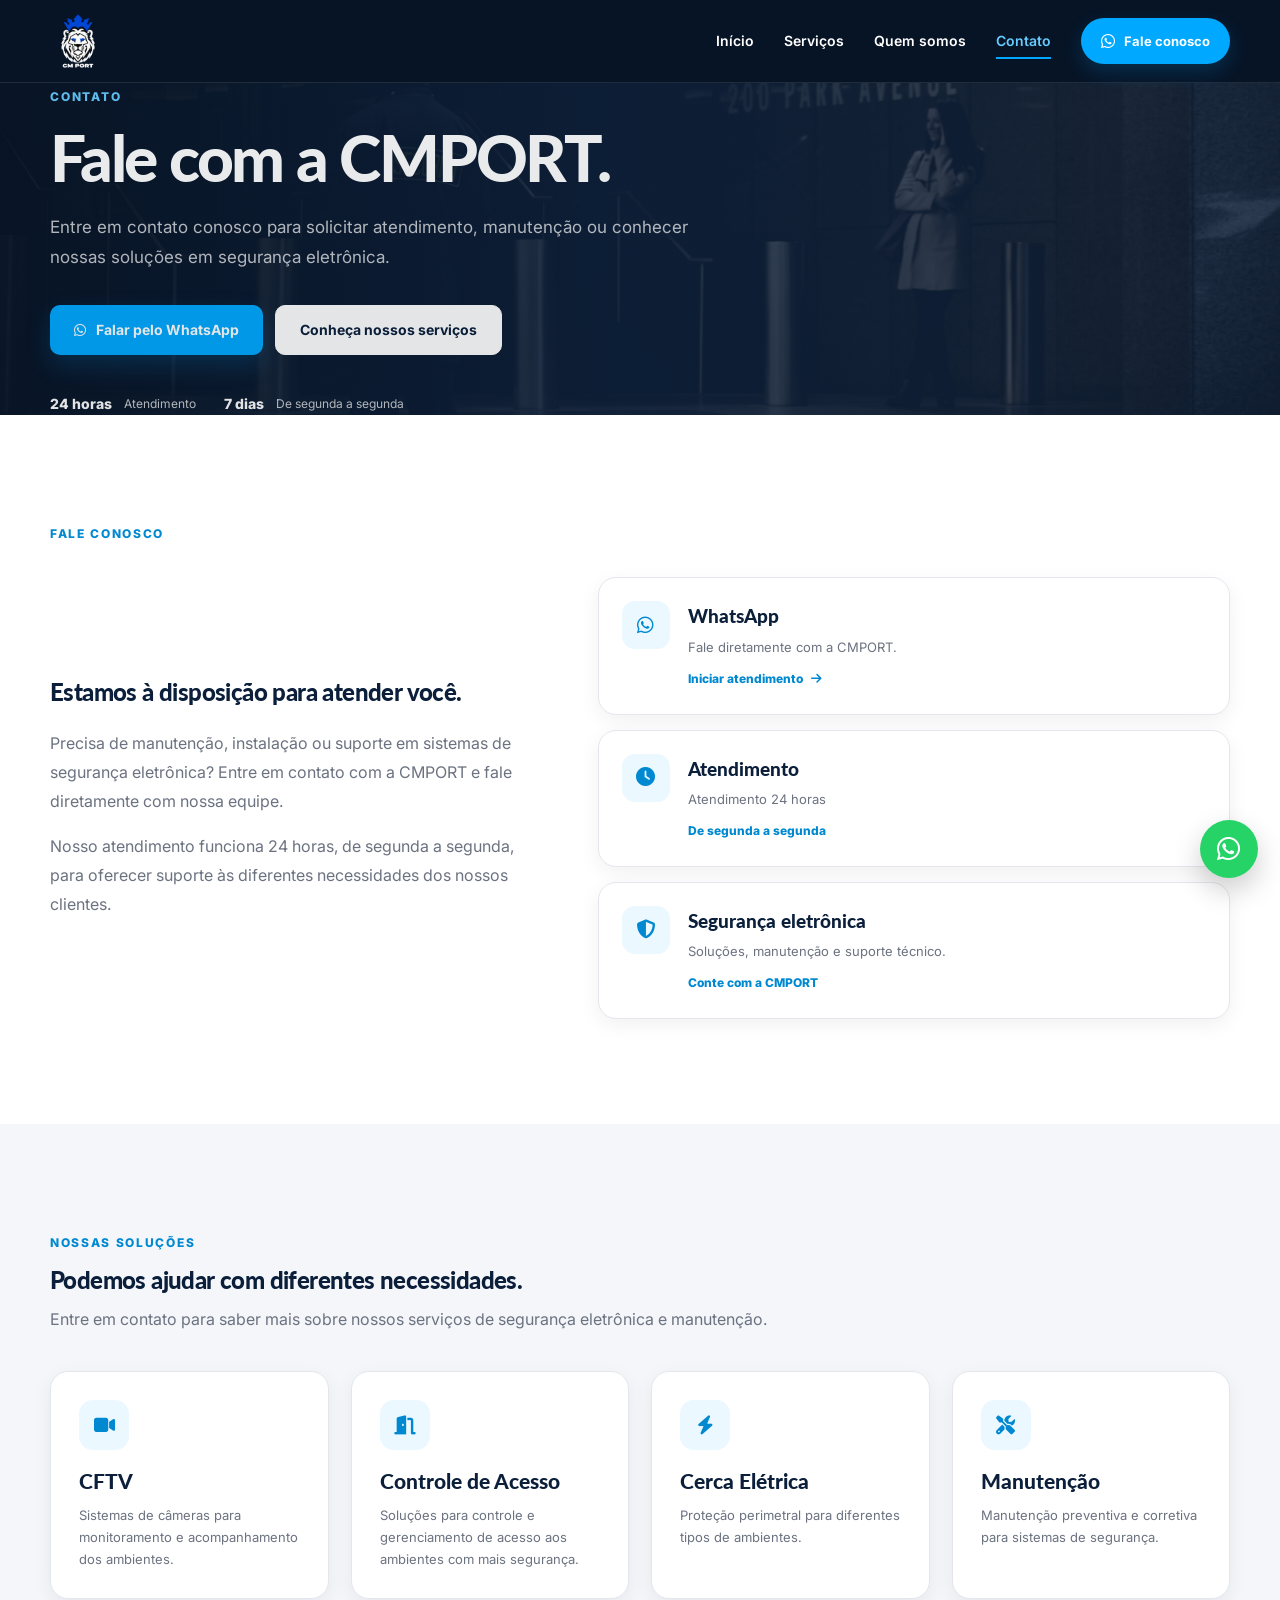
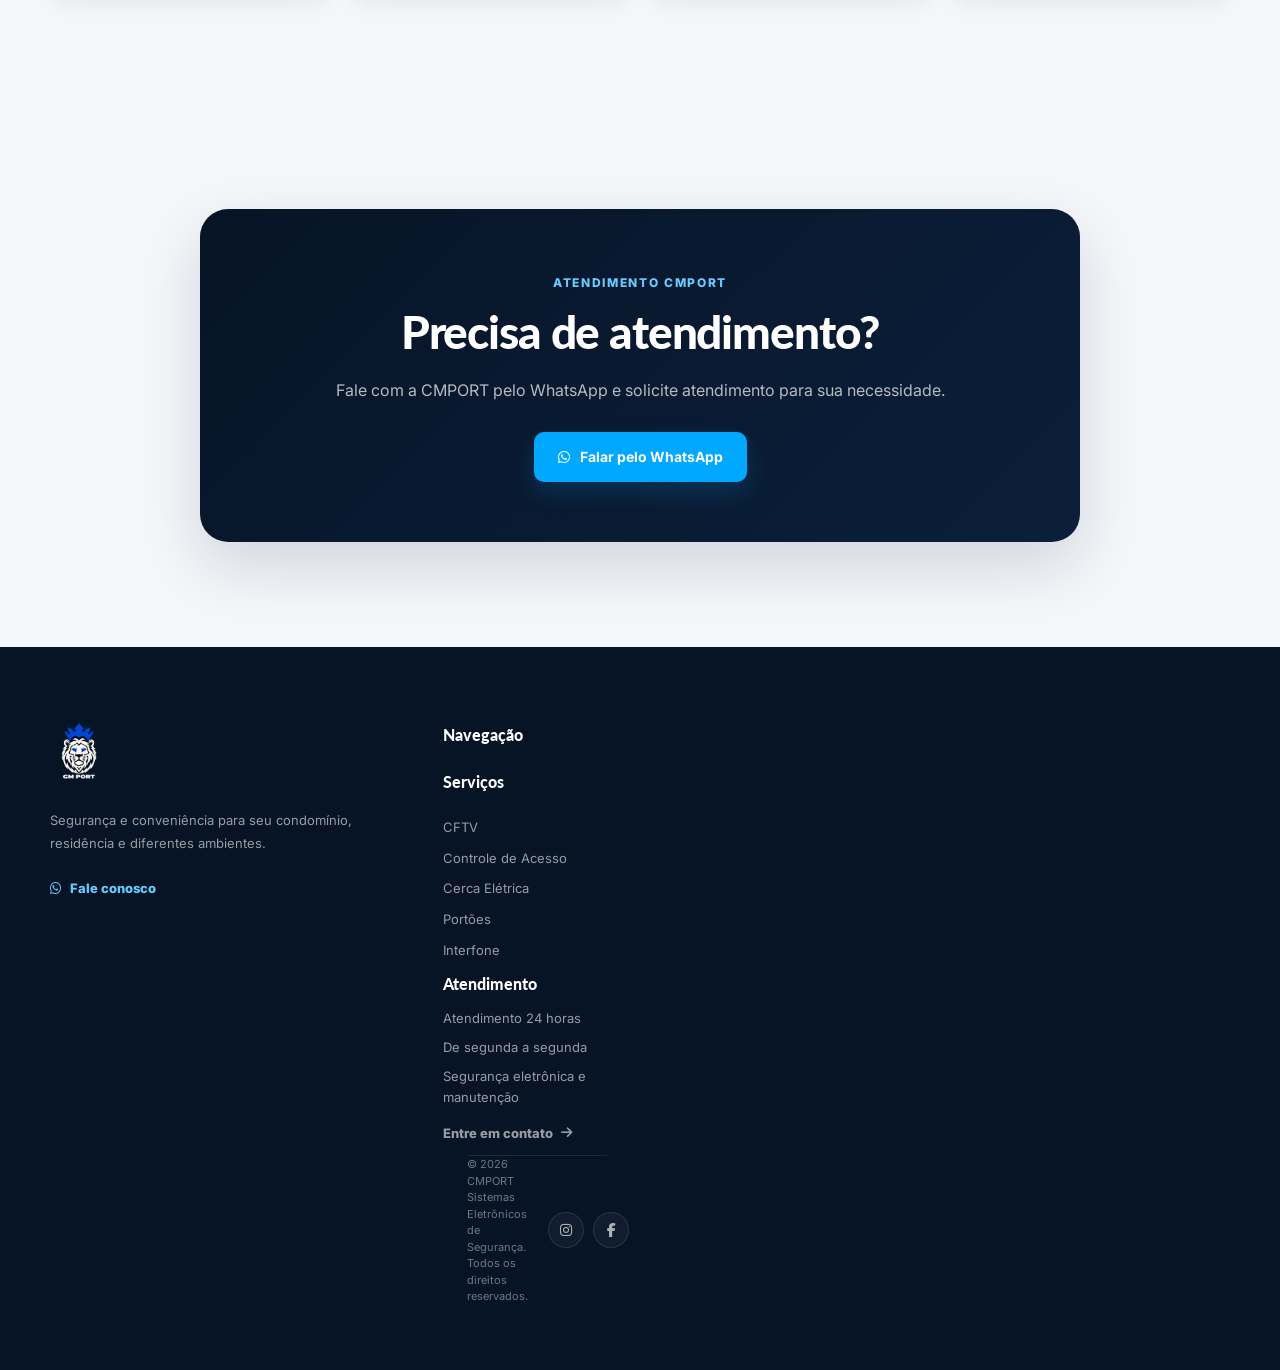
==== commit 5c3f7348: "Update contato.html" ====
--- a/contato.html
+++ b/contato.html
@@ -796,28 +796,9 @@
             </h3>
 
 
-            <a href="index.html">
-                Início
-            </a>
-
-
-            <a href="serviços.html">
-                Serviços
-            </a>
-
-
-            <a href="quem-somos.html">
-                Quem somos
-            </a>
-
-
-            <a href="contato.html">
-                Contato
-            </a>
-
-
-        </div>
-
+           <div class="footer-column">
+
+        <div class="footer-column">
 
 
         <div class="footer-column">
--- a/estilo.css
+++ b/estilo.css
@@ -1,2751 +1,2147 @@
 /* =========================================================
-   CMPORT
-   SISTEMAS ELETRÔNICOS DE SEGURANÇA
-   CSS PRINCIPAL
+   CMPORT - SISTEMAS ELETRÔNICOS DE SEGURANÇA
+   CSS PRINCIPAL (index, serviços, quem-somos, contato)
 ========================================================= */
 
-
-/* =========================================================
-   VARIÁVEIS
-========================================================= */
-
+/* 01. VARIÁVEIS */
 :root {
-
     --navy: #0B1F3B;
     --navy-dark: #071426;
     --navy-light: #102B4D;
-
     --blue: #00A8FF;
     --blue-dark: #0089D1;
     --blue-light: #66CCFF;
-
     --gray: #6B7280;
     --gray-light: #A1A7B0;
-
     --ice: #F4F6FA;
     --white: #FFFFFF;
     --black: #111111;
-
     --border: #E3E7ED;
-
-    --container: 1180px;
-
+    --shadow-sm: 0 6px 20px rgba(7, 20, 38, 0.06);
+    --shadow: 0 16px 40px rgba(7, 20, 38, 0.09);
+    --shadow-lg: 0 24px 60px rgba(7, 20, 38, 0.14);
     --radius-sm: 10px;
     --radius: 18px;
     --radius-lg: 28px;
-
-    --shadow: 0 15px 45px rgba(11, 31, 59, 0.08);
-    --shadow-hover: 0 25px 60px rgba(11, 31, 59, 0.15);
-
-    --transition: 0.3s ease;
-}
-
-
-/* =========================================================
-   RESET
-========================================================= */
-
-* {
+    --transition: 0.25s ease;
+    --container: 1180px;
+}
+
+/* 02. RESET */
+*, *::before, *::after { box-sizing: border-box; }
+html { scroll-behavior: smooth; }
+
+body {
     margin: 0;
     padding: 0;
-    box-sizing: border-box;
-}
-
-html {
-    scroll-behavior: smooth;
-}
-
-body {
+    background: var(--white);
+    color: var(--navy);
     font-family: "Inter", sans-serif;
+    font-size: 16px;
+    line-height: 1.6;
+    overflow-x: hidden;
+    -webkit-font-smoothing: antialiased;
+    text-rendering: optimizeLegibility;
+}
+
+body, button, input, textarea, select {
+    font-family: "Inter", sans-serif;
+}
+
+img {
+    display: block;
+    max-width: 100%;
+}
+
+a {
+    color: inherit;
+    text-decoration: none;
+}
+
+button, a {
+    -webkit-tap-highlight-color: transparent;
+}
+
+button {
+    border: 0;
+}
+
+p, h1, h2, h3, h4 {
+    margin-top: 0;
+}
+
+p {
+    color: var(--gray);
+}
+
+::selection {
+    background: var(--blue);
+    color: var(--white);
+}
+
+/* 03. CONTAINER */
+.container {
+    width: min(calc(100% - 48px), var(--container));
+    margin-inline: auto;
+}
+
+/* 04. HEADER */
+.header,
+.site-header {
+    position: relative;
+    z-index: 1000;
+    width: 100%;
+    background: var(--navy-dark);
+    border-bottom: 1px solid rgba(255, 255, 255, 0.10);
+}
+
+.header-container {
+    min-height: 82px;
+    display: flex;
+    align-items: center;
+    justify-content: space-between;
+    gap: 30px;
+}
+
+/* LOGO */
+.logo,
+.footer-logo {
+    display: inline-flex;
+    align-items: center;
+    flex-shrink: 0;
+}
+
+.logo img {
+    width: auto;
+    max-width: 190px;
+    max-height: 56px;
+    object-fit: contain;
+}
+
+.footer-logo img {
+    width: auto;
+    max-width: 185px;
+    max-height: 58px;
+    object-fit: contain;
+}
+
+/* NAVEGAÇÃO */
+.nav,
+.main-nav {
+    display: flex;
+    align-items: center;
+    justify-content: flex-end;
+    gap: 30px;
+}
+
+.nav > a,
+.main-nav > a {
+    position: relative;
+    display: inline-flex;
+    align-items: center;
+    min-height: 42px;
+    color: var(--white);
+    font-size: 14px;
+    font-weight: 600;
+    transition: color var(--transition);
+}
+
+.nav > a:not(.nav-button)::after,
+.main-nav > a:not(.nav-button)::after {
+    content: "";
+    position: absolute;
+    left: 0;
+    bottom: 3px;
+    width: 0;
+    height: 2px;
+    background: var(--blue);
+    transition: width var(--transition);
+}
+
+.nav > a:not(.nav-button):hover,
+.main-nav > a:not(.nav-button):hover,
+.nav > a.active:not(.nav-button),
+.main-nav > a.active:not(.nav-button) {
+    color: var(--blue-light);
+}
+
+.nav > a:not(.nav-button):hover::after,
+.main-nav > a:not(.nav-button):hover::after,
+.nav > a.active:not(.nav-button)::after,
+.main-nav > a.active:not(.nav-button)::after {
+    width: 100%;
+}
+
+/* BOTÃO DO MENU */
+.nav-button {
+    display: inline-flex !important;
+    align-items: center;
+    justify-content: center;
+    gap: 9px;
+    min-height: 46px !important;
+    padding: 0 20px;
+    border-radius: 50px;
+    background: var(--blue);
+    color: var(--white) !important;
+    font-size: 13px !important;
+    font-weight: 700 !important;
+    box-shadow: 0 8px 20px rgba(0, 168, 255, 0.18);
+    transition: background var(--transition), transform var(--transition), box-shadow var(--transition);
+}
+
+.nav-button::after {
+    display: none !important;
+}
+
+.nav-button:hover {
+    background: var(--blue-dark);
+    color: var(--white) !important;
+    transform: translateY(-2px);
+    box-shadow: 0 12px 24px rgba(0, 137, 209, 0.22);
+}
+
+.nav-button i {
+    font-size: 16px;
+}
+
+/* MENU MOBILE */
+.menu-toggle {
+    display: none;
+    width: 44px;
+    height: 44px;
+    align-items: center;
+    justify-content: center;
+    border-radius: 10px;
     background: var(--ice);
     color: var(--navy);
-    line-height: 1.6;
-    overflow-x: hidden;
-}
-
-img {
-    max-width: 100%;
-    display: block;
-}
-
-a {
-    text-decoration: none;
-    color: inherit;
-}
-
-button,
-input,
-textarea {
-    font-family: inherit;
-}
-
-.container {
-    width: min(var(--container), calc(100% - 48px));
-    margin: 0 auto;
-}
-
-
-/* =========================================================
-   HEADER
-========================================================= */
-
-.site-header {
-    position: fixed;
-    top: 0;
-    left: 0;
-    width: 100%;
-    z-index: 1000;
-
-    background: rgba(11, 31, 59, 0.94);
-
-    border-bottom: 1px solid rgba(255, 255, 255, 0.08);
-
-    backdrop-filter: blur(14px);
-    -webkit-backdrop-filter: blur(14px);
-
-    transition: background var(--transition);
-}
-
-.header-container {
-    min-height: 74px;
-
-    display: flex;
-    align-items: center;
-    justify-content: space-between;
-
-    gap: 40px;
-}
-
-.logo {
+    cursor: pointer;
+    font-size: 20px;
+}
+
+.menu-toggle:hover {
+    background: #e9edf3;
+}
+
+/* 05. BOTÕES */
+.btn {
     display: inline-flex;
     align-items: center;
+    justify-content: center;
+    gap: 10px;
+    min-height: 50px;
+    padding: 0 24px;
+    border-radius: 10px;
+    font-size: 14px;
+    font-weight: 700;
+    line-height: 1;
+    cursor: pointer;
+    transition: background var(--transition), color var(--transition), border-color var(--transition), transform var(--transition), box-shadow var(--transition);
+}
+
+.btn:hover {
+    transform: translateY(-2px);
+}
+
+.btn-primary {
+    background: var(--blue);
+    color: var(--white);
+    box-shadow: 0 10px 24px rgba(0, 168, 255, 0.18);
+}
+
+.btn-primary:hover {
+    background: var(--blue-dark);
+    color: var(--white);
+    box-shadow: 0 14px 28px rgba(0, 137, 209, 0.22);
+}
+
+.btn-secondary {
+    background: var(--white);
+    color: var(--navy);
+    border: 1px solid var(--white);
+}
+
+.btn-secondary:hover {
+    background: transparent;
+    color: var(--white);
+}
+
+.btn-outline {
+    background: transparent;
+    color: var(--white);
+    border: 1px solid rgba(255, 255, 255, 0.38);
+}
+
+.btn-outline:hover {
+    background: rgba(255, 255, 255, 0.08);
+    color: var(--white);
+    border-color: rgba(255, 255, 255, 0.65);
+}
+
+/* 06. ELEMENTOS DE SEÇÃO */
+.section-label {
+    display: inline-flex;
+    align-items: center;
+    margin-bottom: 14px;
+    color: var(--blue-dark);
+    font-size: 12px;
+    font-weight: 800;
+    letter-spacing: 0.14em;
+    text-transform: uppercase;
+}
+
+.section-heading {
+    color: var(--navy);
+    font-family: "Lato", sans-serif;
+    font-weight: 900;
+    line-height: 1.14;
+    letter-spacing: -0.025em;
+}
+
+.section-heading h2,
+.section-heading > h2 {
+    margin-bottom: 16px;
+    color: var(--navy);
+    font-family: "Lato", sans-serif;
+    font-size: clamp(30px, 4vw, 44px);
+    font-weight: 900;
+    line-height: 1.12;
+}
+
+.section-heading p {
+    max-width: 760px;
+    margin-bottom: 0;
+    color: var(--gray);
+    font-size: 16px;
+    line-height: 1.75;
+}
+
+.section-description {
+    max-width: 720px;
+    color: var(--gray);
+    line-height: 1.75;
+}
+
+/* 07. HERO */
+.hero {
+    position: relative;
+    overflow: hidden;
+    background-color: var(--navy-dark);
+    background-image:
+        linear-gradient(90deg, rgba(7, 20, 38, 0.96) 0%, rgba(11, 31, 59, 0.88) 48%, rgba(11, 31, 59, 0.66) 100%),
+        url("Imagens/security-service-hero-img-bg.jpg");
+    background-position: center;
+    background-size: cover;
+    background-repeat: no-repeat;
+    color: var(--white);
+}
+
+.hero::before {
+    content: "";
+    position: absolute;
+    inset: 0;
+    pointer-events: none;
+    background: linear-gradient(180deg, rgba(7, 20, 38, 0.08), rgba(7, 20, 38, 0.12));
+}
+
+.hero-container {
+    position: relative;
+    z-index: 1;
+    min-height: 620px;
+    display: flex;
+    align-items: center;
+    gap: 60px;
+    padding-top: 72px;
+    padding-bottom: 72px;
+}
+
+.hero-eyebrow,
+.hero-label,
+.eyebrow {
+    display: inline-flex;
+    align-items: center;
+    margin-bottom: 18px;
+    color: var(--blue-light);
+    font-size: 12px;
+    font-weight: 800;
+    letter-spacing: 0.15em;
+    text-transform: uppercase;
+}
+
+.hero h1 {
+    max-width: 760px;
+    margin-bottom: 22px;
+    color: var(--white);
+    font-family: "Lato", sans-serif;
+    font-size: clamp(42px, 5vw, 68px);
+    font-weight: 900;
+    line-height: 1.05;
+    letter-spacing: -0.035em;
+}
+
+.hero p {
+    max-width: 680px;
+    margin-bottom: 0;
+    color: rgba(255, 255, 255, 0.76);
+    font-size: 17px;
+    line-height: 1.75;
+}
+
+/* HERO HOME */
+.hero-home .hero-container {
+    display: flex;
+    flex-direction: column;
+    align-items: flex-start;
+    justify-content: center;
+    gap: 0;
+}
+
+.hero-home .hero-content {
+    max-width: 760px;
+}
+
+.hero-home .hero-trust {
+    margin-top: 0;
+}
+
+/* HERO BOTÕES */
+.hero-buttons,
+.hero-actions {
+    display: flex;
+    flex-wrap: wrap;
+    align-items: center;
+    gap: 12px;
+    margin-top: 32px;
+}
+
+/* HERO TRUST */
+.hero-trust {
+    display: flex;
+    flex-wrap: wrap;
+    align-items: center;
+    gap: 28px;
+    margin-top: 38px;
+}
+
+.trust-item,
+.hero-trust-item {
+    display: flex;
+    align-items: center;
+    gap: 12px;
+    color: rgba(255, 255, 255, 0.78);
+}
+
+.trust-item > i,
+.hero-trust-item > i {
+    display: inline-flex;
+    align-items: center;
+    justify-content: center;
+    width: 40px;
+    height: 40px;
     flex-shrink: 0;
-}
-
-.logo img {
-    width: 95px;
-    height: auto;
-    object-fit: contain;
-    background: transparent;
-}
-
-.main-nav {
-    display: flex;
-    align-items: center;
-    gap: 34px;
-}
-
-.main-nav > a {
+    border: 1px solid rgba(102, 204, 255, 0.25);
+    border-radius: 10px;
+    background: rgba(255, 255, 255, 0.05);
+    color: var(--blue-light);
+    font-size: 15px;
+}
+
+.trust-item > span,
+.hero-trust-item > span {
+    display: flex;
+    flex-direction: column;
+    gap: 1px;
+    font-size: 12px;
+    line-height: 1.4;
+}
+
+.trust-item strong,
+.hero-trust-item strong {
+    color: var(--white);
+    font-size: 14px;
+    font-weight: 800;
+}
+
+/* 08. PAGE HERO - CABEÇALHO PADRÃO DE TODAS AS PÁGINAS */
+.page-hero {
     position: relative;
-
-    color: rgba(255, 255, 255, 0.82);
-
-    font-size: 14px;
-    font-weight: 600;
-
-    transition: var(--transition);
-}
-
-.main-nav > a:not(.nav-button)::after {
+    overflow: hidden;
+    background-color: var(--navy-dark) !important;
+    background-image:
+        linear-gradient(
+            90deg,
+            rgba(7, 20, 38, 0.96) 0%,
+            rgba(11, 31, 59, 0.88) 48%,
+            rgba(11, 31, 59, 0.66) 100%
+        ),
+        url("Imagens/security-service-hero-img-bg.jpg") !important;
+    background-position: center !important;
+    background-size: cover !important;
+    background-repeat: no-repeat !important;
+    color: var(--white) !important;
+}
+
+.page-hero::after {
     content: "";
-
     position: absolute;
-
-    left: 0;
-    bottom: -9px;
-
-    width: 0;
-    height: 2px;
-
-    background: var(--blue);
-
-    transition: var(--transition);
-}
-
-.main-nav > a:hover,
-.main-nav > a.active {
-    color: var(--white);
-}
-
-.main-nav > a:hover::after,
-.main-nav > a.active::after {
-    width: 100%;
-}
-
-
-/* =========================================================
-   BOTÃO FALE CONOSCO
-========================================================= */
-
-.main-nav > a.nav-button {
+    right: -180px;
+    top: -220px;
+    width: 520px;
+    height: 520px;
+    border-radius: 50%;
+    background: radial-gradient(
+        circle,
+        rgba(0, 168, 255, 0.14),
+        transparent 68%
+    );
+    pointer-events: none;
+}
+
+.page-hero-content {
     position: relative;
-
-    display: inline-flex !important;
-    align-items: center !important;
-    justify-content: center !important;
-
-    gap: 8px !important;
-
-    padding: 10px 16px !important;
-
-    background: var(--blue) !important;
+    z-index: 1;
+}
+
+/* TEXTO PEQUENO DO CABEÇALHO */
+.page-hero .hero-eyebrow,
+.page-hero .hero-label,
+.page-hero .eyebrow,
+.page-hero .section-label {
+    display: inline-flex;
+    align-items: center;
+    margin-bottom: 18px;
+    color: var(--blue-light) !important;
+    font-size: 12px;
+    font-weight: 800;
+    letter-spacing: 0.15em;
+    line-height: 1.2;
+    text-transform: uppercase;
+}
+
+/* TÍTULO PRINCIPAL DO CABEÇALHO */
+.page-hero h1,
+.page-hero h2 {
+    max-width: 850px;
+    margin-bottom: 20px;
     color: var(--white) !important;
-
-    border: 1px solid var(--blue) !important;
-    border-radius: 8px !important;
-
-    box-shadow: 0 8px 25px rgba(0, 168, 255, 0.20);
-
-    font-size: 14px !important;
-    font-weight: 700 !important;
-
-    line-height: 1.2;
-
-    opacity: 1 !important;
-    visibility: visible !important;
-
-    white-space: nowrap !important;
-
-    text-decoration: none !important;
-
-    transition:
-        background var(--transition),
-        color var(--transition),
-        border-color var(--transition),
-        transform var(--transition),
-        box-shadow var(--transition);
-}
-
-.main-nav > a.nav-button::after {
-    display: none !important;
-}
-
-.main-nav > a.nav-button i {
-    color: var(--white) !important;
-    font-size: 15px;
-}
-
-.main-nav > a.nav-button:hover {
-    background: var(--white) !important;
-    color: var(--navy) !important;
-
-    border-color: var(--white) !important;
-
-    transform: translateY(-2px);
-
-    box-shadow: 0 10px 28px rgba(0, 0, 0, 0.15);
-}
-
-.main-nav > a.nav-button:hover i {
-    color: var(--navy) !important;
-}
-
-
-.menu-toggle {
-    display: none;
-
+    font-family: "Lato", sans-serif;
+    font-size: clamp(40px, 5vw, 62px);
+    font-weight: 900;
+    line-height: 1.06;
+    letter-spacing: -0.035em;
+}
+
+/* TEXTO DE APOIO DO CABEÇALHO */
+.page-hero p {
+    max-width: 720px;
+    margin-bottom: 0;
+    color: rgba(255, 255, 255, 0.76) !important;
+    font-family: "Inter", sans-serif;
+    font-size: 17px;
+    font-weight: 400;
+    line-height: 1.75;
+}
+
+/* 09. INTRO HOME */
+.intro {
+    padding: 110px 0;
+    background: var(--white);
+}
+
+.intro > .container > h2,
+.intro h2 {
+    color: var(--navy);
+    font-family: "Lato", sans-serif;
+    font-size: clamp(32px, 4vw, 48px);
+    font-weight: 900;
+    line-height: 1.12;
+    letter-spacing: -0.025em;
+}
+
+.intro > .container > p {
+    max-width: 780px;
+    color: var(--gray);
+    line-height: 1.8;
+}
+
+.intro-grid {
+    display: grid;
+    grid-template-columns: minmax(0, 0.85fr) minmax(0, 1.15fr);
+    gap: 70px;
+    align-items: start;
+    margin-top: 20px;
+}
+
+.intro-text {
+    max-width: 720px;
+}
+
+.intro-text p {
+    margin-bottom: 18px;
+    color: var(--gray);
+    line-height: 1.8;
+}
+
+.intro-text p:last-child {
+    margin-bottom: 0;
+}
+
+/* INTRO FEATURES */
+.intro-features {
+    display: grid;
+    grid-template-columns: repeat(4, minmax(0, 1fr));
+    gap: 16px;
+    margin-top: 48px;
+}
+
+.feature-item {
+    padding: 24px;
+    border: 1px solid var(--border);
+    border-radius: var(--radius);
+    background: var(--white);
+    box-shadow: var(--shadow-sm);
+}
+
+.feature-item > i {
+    display: inline-flex;
+    align-items: center;
+    justify-content: center;
     width: 44px;
     height: 44px;
-
-    align-items: center;
-    justify-content: center;
-
-    border: 1px solid rgba(255, 255, 255, 0.15);
-    border-radius: 8px;
-
-    background: transparent;
-    color: var(--white);
-
-    font-size: 20px;
-
-    cursor: pointer;
-}
-
-
-/* =========================================================
-   HERO
-========================================================= */
-
-.hero {
-    position: relative;
-
-    min-height: 92vh;
-
-    display: flex;
-    align-items: center;
-
-    overflow: hidden;
-
-    background: var(--navy);
-}
-
-.hero-background {
-    position: absolute;
-    inset: 0;
-
-    background:
-        linear-gradient(
-            90deg,
-            rgba(7, 20, 38, 0.97) 0%,
-            rgba(11, 31, 59, 0.86) 42%,
-            rgba(11, 31, 59, 0.45) 100%
-        ),
-        url("Imagens/security-service-hero-img-bg.jpg")
-        center center / cover no-repeat;
-
-    transform: scale(1.02);
-}
-
-.hero-background::after {
-    content: "";
-
-    position: absolute;
-    inset: 0;
-
-    background:
-        radial-gradient(
-            circle at 78% 45%,
-            rgba(0, 168, 255, 0.18),
-            transparent 32%
-        );
-}
-
-.hero-content {
-    position: relative;
-    z-index: 2;
-
-    padding-top: 74px;
-}
-
-.hero-text {
-    max-width: 760px;
-}
-
-.hero-eyebrow {
-    display: flex;
-    align-items: center;
-    gap: 10px;
-
-    margin-bottom: 25px;
-
-    color: var(--blue);
-
-    font-size: 12px;
+    margin-bottom: 18px;
+    border-radius: 12px;
+    background: rgba(0, 168, 255, 0.08);
+    color: var(--blue-dark);
+    font-size: 17px;
+}
+
+.feature-item strong {
+    display: block;
+    margin-bottom: 4px;
+    color: var(--navy);
+    font-size: 14px;
     font-weight: 800;
-    letter-spacing: 2px;
-}
-
-.hero-eyebrow span {
-    width: 28px;
-    height: 2px;
-
-    background: var(--blue);
-}
-
-.hero h1 {
-    max-width: 760px;
-
-    color: var(--white);
-
-    font-family: "Lato", sans-serif;
-
-    font-size: clamp(42px, 5vw, 72px);
-    line-height: 1.04;
-
-    font-weight: 900;
-    letter-spacing: -2px;
-}
-
-.hero h1 strong {
+}
+
+.feature-item span {
     display: block;
-    color: var(--blue);
-}
-
-.hero p {
-    max-width: 650px;
-
-    margin-top: 28px;
-
-    color: rgba(255, 255, 255, 0.72);
-
-    font-size: 17px;
-    line-height: 1.8;
-}
-
-.hero-buttons {
-    display: flex;
-    align-items: center;
-    gap: 14px;
-
-    margin-top: 34px;
-}
-
-.btn {
-    min-height: 52px;
-
-    display: inline-flex;
-    align-items: center;
-    justify-content: center;
-    gap: 10px;
-
-    padding: 0 22px;
-
-    border-radius: 9px;
-
-    font-size: 14px;
-    font-weight: 700;
-
-    transition: var(--transition);
-}
-
-.btn-primary {
-    background: var(--blue);
-    color: var(--white);
-
-    box-shadow: 0 12px 30px rgba(0, 168, 255, 0.22);
-}
-
-.btn-primary:hover {
+    color: var(--gray);
+    font-size: 13px;
+    line-height: 1.5;
+}
+
+/* 10. INTRO SERVIÇOS */
+.intro-section {
+    padding: 100px 0;
     background: var(--white);
-    color: var(--navy);
-
-    transform: translateY(-3px);
-
-    box-shadow: 0 18px 35px rgba(0, 168, 255, 0.28);
-}
-
-.btn-outline {
-    border: 1px solid rgba(255, 255, 255, 0.28);
-
-    color: var(--white);
-
-    background: rgba(255, 255, 255, 0.04);
-}
-
-.btn-outline:hover {
-    border-color: var(--blue);
-
-    background: rgba(0, 168, 255, 0.1);
-
-    transform: translateY(-3px);
-}
-
-.hero-trust {
-    display: flex;
-    gap: 34px;
-
-    margin-top: 42px;
-}
-
-.hero-trust > div {
-    display: flex;
-    align-items: center;
-    gap: 12px;
-
-    color: rgba(255, 255, 255, 0.55);
-}
-
-.hero-trust i {
-    color: var(--blue);
-    font-size: 19px;
-}
-
-.hero-trust span {
-    display: flex;
-    flex-direction: column;
-
-    font-size: 11px;
-    line-height: 1.4;
-}
-
-.hero-trust strong {
-    color: var(--white);
-    font-size: 13px;
-}
-
-.hero-bottom-line {
-    position: absolute;
-    bottom: 0;
-    left: 0;
-
-    width: 100%;
-    height: 3px;
-
-    background: linear-gradient(
-        90deg,
-        transparent,
-        var(--blue),
-        transparent
-    );
-
-    opacity: 0.8;
-}
-
-
-/* =========================================================
-   INTRO
-========================================================= */
-
-.intro-section {
-    padding: 110px 0;
-    background: var(--white);
-}
-
-.intro-grid {
-    display: grid;
-    grid-template-columns: 1fr 1fr;
-
-    gap: 100px;
-
-    align-items: center;
-}
-
-.section-label {
-    display: inline-flex;
-
-    color: var(--blue);
-
-    font-size: 11px;
-    font-weight: 800;
-
-    letter-spacing: 2px;
-}
-
-
-/* =========================================================
-   TÍTULOS
-========================================================= */
-
-.section-heading {
-    margin-top: 15px;
-
-    font-family: "Lato", sans-serif;
-
-    color: var(--navy);
-
-    font-size: clamp(34px, 4vw, 50px);
-    line-height: 1.08;
-
-    font-weight: 900;
-    letter-spacing: -1.5px;
-}
-
-.section-top .section-heading {
-    margin-top: 15px;
-}
-
-.why-title {
-    margin-top: 15px;
-
-    font-family: "Lato", sans-serif;
-
-    color: var(--navy);
-
-    font-size: clamp(34px, 4vw, 50px);
-    line-height: 1.08;
-
-    font-weight: 900;
-    letter-spacing: -1.5px;
-}
-
-.section-heading span,
-.why-title span {
-    color: var(--blue);
-}
-
-.section-heading + p,
-.section-heading > p {
-    max-width: 760px;
-
-    margin-top: 18px;
-
-    color: var(--gray);
-
-    font-size: 15px;
-    line-height: 1.8;
-}
-
-.intro-text {
-    padding-left: 30px;
-
-    border-left: 2px solid var(--blue);
-}
-
-.intro-text p {
-    margin-bottom: 18px;
-
-    color: var(--gray);
-
-    font-size: 16px;
-    line-height: 1.85;
-}
-
-.intro-text p:last-child {
-    margin-bottom: 0;
-}
-
-
-/* =========================================================
-   DIFFERENTIALS
-========================================================= */
-
-.differentials {
-    position: relative;
-
-    padding: 28px 0;
-
-    background: var(--navy);
-}
-
-.differentials-grid {
-    display: grid;
-
-    grid-template-columns: repeat(4, 1fr);
-
-    border-left: 1px solid rgba(255, 255, 255, 0.08);
+}
+
+.intro-section .section-heading {
+    max-width: 820px;
+    margin-bottom: 46px;
+}
+
+.intro-section .section-heading h2 {
+    margin-bottom: 16px;
 }
 
 .differential-grid {
     display: grid;
-
-    grid-template-columns: repeat(4, 1fr);
-
-    border-left: 1px solid var(--border);
-
+    grid-template-columns: repeat(4, minmax(0, 1fr));
+    gap: 18px;
+}
+
+.differential-item {
+    display: flex;
+    align-items: flex-start;
+    gap: 16px;
+    padding: 24px;
+    border: 1px solid var(--border);
     border-radius: var(--radius);
-
-    overflow: hidden;
-
     background: var(--white);
-
+    box-shadow: var(--shadow-sm);
+    transition: transform var(--transition), box-shadow var(--transition), border-color var(--transition);
+}
+
+.differential-item:hover {
+    transform: translateY(-4px);
+    border-color: rgba(0, 168, 255, 0.25);
     box-shadow: var(--shadow);
 }
 
-.differential-item {
-    display: flex;
-    align-items: center;
-
-    gap: 15px;
-
-    min-height: 82px;
-
-    padding: 15px 25px;
-
-    border-right: 1px solid rgba(255, 255, 255, 0.08);
-}
-
-.differential-grid .differential-item {
-    min-height: 105px;
-
-    border-right: 1px solid var(--border);
-
-    color: var(--navy);
-}
-
-.differential-grid .differential-item:last-child {
-    border-right: 0;
-}
-
 .differential-icon {
+    display: flex;
+    align-items: center;
+    justify-content: center;
     width: 44px;
     height: 44px;
-
-    display: flex;
-    align-items: center;
-    justify-content: center;
-
     flex-shrink: 0;
-
-    border-radius: 9px;
-
-    background: rgba(0, 168, 255, 0.1);
-
-    color: var(--blue);
-
+    border-radius: 12px;
+    background: rgba(0, 168, 255, 0.08);
+    color: var(--blue-dark);
     font-size: 17px;
 }
 
-.differential-grid .differential-item strong {
+.differential-item h3 {
+    margin-bottom: 7px;
     color: var(--navy);
-}
-
-.differential-grid .differential-item span {
+    font-family: "Lato", sans-serif;
+    font-size: 18px;
+    font-weight: 900;
+    line-height: 1.25;
+}
+
+.differential-item p {
+    margin-bottom: 0;
+    font-size: 13px;
+    line-height: 1.65;
+}
+
+/* 11. SERVIÇOS */
+.services,
+.solutions-section {
+    padding: 105px 0;
+    background: var(--ice);
+}
+
+.services > .container > h2,
+.solutions-section h2 {
+    color: var(--navy);
+    font-family: "Lato", sans-serif;
+    font-weight: 900;
+}
+
+.services > .container > h2 {
+    font-size: clamp(32px, 4vw, 48px);
+    line-height: 1.12;
+}
+
+.section-header,
+.section-top {
+    display: flex;
+    align-items: flex-end;
+    justify-content: space-between;
+    gap: 50px;
+    margin-bottom: 46px;
+}
+
+.section-header > div,
+.section-top > div {
+    flex: 1;
+}
+
+.section-header h2,
+.section-top h2 {
+    max-width: 760px;
+    margin-bottom: 0;
+    color: var(--navy);
+    font-family: "Lato", sans-serif;
+    font-size: clamp(30px, 4vw, 46px);
+    font-weight: 900;
+    line-height: 1.12;
+    letter-spacing: -0.025em;
+}
+
+.section-header > p,
+.section-top > p {
+    width: min(100%, 400px);
+    flex-shrink: 0;
+    margin-bottom: 0;
     color: var(--gray);
-}
-
-.differential-item div:last-child {
-    display: flex;
-    flex-direction: column;
-}
-
-.differential-item strong {
-    color: var(--white);
-    font-size: 13px;
-}
-
-.differential-item span {
-    margin-top: 2px;
-
-    color: rgba(255, 255, 255, 0.5);
-
-    font-size: 11px;
-}
-
-
-/* =========================================================
-   SEÇÕES ESCURAS
-========================================================= */
-
-.section-dark {
-    padding: 110px 0;
-
-    background: var(--navy);
-
-    color: var(--white);
-}
-
-.section-dark .section-label {
-    color: var(--blue);
-}
-
-.section-dark .section-heading,
-.section-dark .why-title,
-.section-dark h2,
-.section-dark h3 {
-    color: var(--white);
-}
-
-.section-dark .section-heading span,
-.section-dark .why-title span {
-    color: var(--blue);
-}
-
-.section-dark p,
-.section-dark .section-heading + p,
-.section-dark .section-heading > p,
-.section-dark .section-top > p,
-.section-dark .intro-text p,
-.section-dark .why-item p,
-.section-dark .maintenance-text > p {
-    color: rgba(255, 255, 255, 0.68);
-}
-
-.section-dark .solution-tags {
-    margin-top: 35px;
-
-    justify-content: flex-start;
-}
-
-.section-dark .solution-tags span {
-    background: rgba(255, 255, 255, 0.08);
-
-    color: rgba(255, 255, 255, 0.82);
-
-    border: 1px solid rgba(255, 255, 255, 0.08);
-}
-
-.section-dark .differential-item,
-.section-dark .maintenance-feature {
-    color: var(--white);
-}
-
-.section-dark .differential-item strong,
-.section-dark .maintenance-feature strong {
-    color: var(--white);
-}
-
-.section-dark .differential-item span,
-.section-dark .maintenance-feature p,
-.section-dark .maintenance-feature span {
-    color: rgba(255, 255, 255, 0.64);
-}
-
-.section-dark .differential-icon {
-    background: rgba(0, 168, 255, 0.12);
-    color: var(--blue);
-}
-
-.section-dark .why-item {
-    border-color: rgba(255, 255, 255, 0.12);
-}
-
-.section-dark .why-item h3 {
-    color: var(--white);
-}
-
-.section-dark .why-icon {
-    background: rgba(0, 168, 255, 0.12);
-    color: var(--blue);
-}
-
-
-/* =========================================================
-   SOLUÇÕES
-========================================================= */
-
-.solutions-section,
-.section.services {
-    padding: 120px 0;
-
-    background: var(--ice);
-}
-
-.section-top {
+    line-height: 1.75;
+}
+
+/* SERVICES GRID */
+.services-grid {
     display: grid;
-
-    grid-template-columns: 1.2fr 0.8fr;
-
-    align-items: end;
-
-    gap: 60px;
-
-    margin-bottom: 55px;
-}
-
-.section-top > p {
-    max-width: 430px;
-
-    color: var(--gray);
-
-    font-size: 15px;
-    line-height: 1.8;
-}
-
-.services-grid,
-.service-grid {
-    display: grid;
-
-    grid-template-columns: repeat(3, 1fr);
-
-    gap: 24px;
+    grid-template-columns: repeat(3, minmax(0, 1fr));
+    gap: 22px;
 }
 
 .service-card {
-    position: relative;
-
     overflow: hidden;
-
+    border: 1px solid var(--border);
+    border-radius: var(--radius);
     background: var(--white);
-
-    border: 1px solid var(--border);
-
-    border-radius: var(--radius);
-
-    box-shadow: 0 8px 30px rgba(11, 31, 59, 0.04);
-
-    transition: var(--transition);
+    box-shadow: var(--shadow-sm);
+    transition: transform var(--transition), box-shadow var(--transition), border-color var(--transition);
 }
 
 .service-card:hover {
-    transform: translateY(-8px);
-
-    border-color: rgba(0, 168, 255, 0.35);
-
-    box-shadow: var(--shadow-hover);
-}
-
+    transform: translateY(-5px);
+    border-color: rgba(0, 168, 255, 0.25);
+    box-shadow: var(--shadow);
+}
+
+/* SERVICE IMAGE */
 .service-image {
     position: relative;
-
-    height: 225px;
-
+    height: 230px;
     overflow: hidden;
-
-    background: var(--navy);
-}
-
-.service-image::after {
-    content: "";
-
-    position: absolute;
-    inset: 0;
-
-    background: linear-gradient(
-        180deg,
-        transparent 45%,
-        rgba(7, 20, 38, 0.65) 100%
-    );
+    background: var(--navy-light);
 }
 
 .service-image img {
     width: 100%;
     height: 100%;
-
     object-fit: cover;
-
-    transition: transform 0.6s ease;
+    transition: transform 0.5s ease;
 }
 
 .service-card:hover .service-image img {
-    transform: scale(1.06);
+    transform: scale(1.045);
+}
+
+.service-image::after {
+    content: "";
+    position: absolute;
+    inset: 0;
+    pointer-events: none;
+    background: linear-gradient(180deg, rgba(7, 20, 38, 0) 45%, rgba(7, 20, 38, 0.42) 100%);
 }
 
 .service-number {
     position: absolute;
-
-    left: 20px;
-    bottom: 17px;
-
+    right: 16px;
+    top: 16px;
     z-index: 2;
-
-    color: var(--white);
-
+    display: flex;
+    align-items: center;
+    justify-content: center;
+    min-width: 42px;
+    height: 32px;
+    padding: 0 10px;
+    border: 1px solid rgba(255, 255, 255, 0.18);
+    border-radius: 50px;
+    background: rgba(7, 20, 38, 0.72);
+    color: var(--white);
+    font-size: 11px;
+    font-weight: 800;
+    -webkit-backdrop-filter: blur(8px);
+    backdrop-filter: blur(8px);
+}
+
+.service-content {
+    padding: 25px 25px 28px;
+}
+
+.service-category {
+    display: block;
+    margin-bottom: 9px;
+    color: var(--blue-dark);
+    font-size: 10px;
+    font-weight: 800;
+    letter-spacing: 0.12em;
+    text-transform: uppercase;
+}
+
+.service-content h3 {
+    margin-bottom: 10px;
+    color: var(--navy);
+    font-family: "Lato", sans-serif;
+    font-size: 21px;
+    font-weight: 900;
+    line-height: 1.2;
+}
+
+.service-content p {
+    margin-bottom: 0;
+    color: var(--gray);
+    font-size: 13px;
+    line-height: 1.7;
+}
+
+/* SERVICE ICONS - CONTATO */
+.service-icon {
+    display: flex;
+    align-items: center;
+    justify-content: center;
+    width: 50px;
+    height: 50px;
+    margin-bottom: 18px;
+    border-radius: 14px;
+    background: rgba(0, 168, 255, 0.08);
+    color: var(--blue-dark);
+    font-size: 19px;
+}
+
+.contact-services .service-card {
+    padding: 0;
+}
+
+.contact-services .service-content {
+    padding: 28px;
+}
+
+/* 12. OUTRAS SOLUÇÕES */
+.other-solutions {
+    padding: 90px 0;
+    background: var(--navy-dark);
+    color: var(--white);
+}
+
+.other-solutions .container {
+    position: relative;
+    z-index: 1;
+}
+
+.other-solutions .section-label {
+    color: var(--blue-light);
+}
+
+.other-solutions .section-heading {
+    max-width: 700px;
+    margin-bottom: 16px;
+    color: var(--white);
+}
+
+.other-solutions .section-heading h2 {
+    color: var(--white);
+}
+
+.other-solutions > .container > p {
+    max-width: 700px;
+    margin-bottom: 0;
+    color: rgba(255, 255, 255, 0.72);
+    line-height: 1.75;
+}
+
+.other-solutions .section-header {
+    margin-bottom: 30px;
+}
+
+.other-solutions .section-header h2 {
+    color: var(--white);
+}
+
+.other-solutions .section-header > p {
+    color: rgba(255, 255, 255, 0.68);
+}
+
+.other-solutions-title {
+    margin-bottom: 18px;
+    color: var(--blue-light);
+    font-family: "Inter", sans-serif;
     font-size: 12px;
     font-weight: 800;
-
-    letter-spacing: 1px;
-}
-
-.service-content,
-.service-card-body {
-    padding: 27px 27px 30px;
-}
-
-.service-category {
-    color: var(--blue);
-
-    font-size: 9px;
+    letter-spacing: 0.14em;
+    text-transform: uppercase;
+}
+
+.solution-tags {
+    display: flex;
+    flex-wrap: wrap;
+    align-items: center;
+    gap: 12px;
+    margin-top: 32px;
+}
+
+.solution-tags span {
+    display: inline-flex;
+    align-items: center;
+    justify-content: center;
+    gap: 9px;
+    min-height: 46px;
+    padding: 0 18px;
+    color: rgba(255, 255, 255, 0.92);
+    background: rgba(255, 255, 255, 0.055);
+    border: 1px solid rgba(255, 255, 255, 0.12);
+    border-radius: 50px;
+    font-size: 13px;
+    font-weight: 700;
+    white-space: nowrap;
+    transition: background var(--transition), border-color var(--transition), color var(--transition), transform var(--transition);
+}
+
+.solution-tags span i {
+    color: var(--blue-light);
+    font-size: 14px;
+}
+
+.solution-tags span:hover {
+    transform: translateY(-2px);
+    color: var(--white);
+    background: rgba(0, 168, 255, 0.10);
+    border-color: rgba(102, 204, 255, 0.35);
+}
+
+/* Versão antiga (bloco dentro de .services) - mantida por compatibilidade */
+.services > .container > .other-solutions {
+    margin-top: 70px;
+    margin-bottom: -105px;
+}
+
+.services > .container > .other-solutions .section-header {
+    display: block;
+}
+
+/* 13. MANUTENÇÃO */
+.maintenance,
+.maintenance-section {
+    position: relative;
+    overflow: hidden;
+    background: var(--navy-dark);
+    color: var(--white);
+}
+
+.maintenance-container,
+.maintenance-background {
+    width: 100%;
+}
+
+.maintenance-background {
+    padding: 105px 0;
+    background: linear-gradient(135deg, var(--navy-dark), var(--navy));
+}
+
+.maintenance-content {
+    display: grid;
+    grid-template-columns: minmax(0, 1fr) minmax(360px, 0.8fr);
+    gap: 80px;
+    align-items: center;
+}
+
+.maintenance-text .section-label {
+    color: var(--blue-light);
+}
+
+.maintenance-text h2 {
+    max-width: 720px;
+    margin-bottom: 22px;
+    color: var(--white);
+    font-family: "Lato", sans-serif;
+    font-size: clamp(32px, 4vw, 48px);
+    font-weight: 900;
+    line-height: 1.1;
+    letter-spacing: -0.025em;
+}
+
+.maintenance-text h2 span {
+    color: var(--blue-light);
+}
+
+.maintenance-text p {
+    max-width: 690px;
+    margin-bottom: 16px;
+    color: rgba(255, 255, 255, 0.70);
+    line-height: 1.8;
+}
+
+.maintenance-text p:last-of-type {
+    margin-bottom: 28px;
+}
+
+/* MANUTENÇÃO LISTAS */
+.maintenance-list,
+.maintenance-features {
+    display: grid;
+    gap: 14px;
+}
+
+.maintenance-item,
+.maintenance-feature {
+    display: flex;
+    align-items: flex-start;
+    gap: 16px;
+    padding: 21px;
+    border: 1px solid rgba(255, 255, 255, 0.09);
+    border-radius: var(--radius);
+    background: rgba(255, 255, 255, 0.045);
+    transition: background var(--transition), border-color var(--transition), transform var(--transition);
+}
+
+.maintenance-item:hover,
+.maintenance-feature:hover {
+    transform: translateY(-2px);
+    background: rgba(255, 255, 255, 0.065);
+    border-color: rgba(102, 204, 255, 0.20);
+}
+
+.maintenance-item > i,
+.maintenance-feature > i {
+    display: flex;
+    align-items: center;
+    justify-content: center;
+    width: 40px;
+    height: 40px;
+    flex-shrink: 0;
+    border-radius: 11px;
+    background: rgba(0, 168, 255, 0.10);
+    color: var(--blue-light);
+    font-size: 15px;
+}
+
+.maintenance-item strong,
+.maintenance-feature strong {
+    display: block;
+    margin-bottom: 5px;
+    color: var(--white);
+    font-size: 14px;
     font-weight: 800;
-
-    letter-spacing: 1.5px;
-}
-
-.service-content h3,
-.service-card-body h3 {
-    margin-top: 0;
-
+}
+
+.maintenance-item h3,
+.maintenance-feature h3 {
+    margin-bottom: 5px;
+    color: var(--white);
+    font-family: "Lato", sans-serif;
+    font-size: 18px;
+    font-weight: 900;
+}
+
+.maintenance-item p,
+.maintenance-feature p {
+    margin-bottom: 0;
+    color: rgba(255, 255, 255, 0.62);
+    font-size: 13px;
+    line-height: 1.65;
+}
+
+.maintenance-item span,
+.maintenance-feature span {
+    display: block;
+    color: rgba(255, 255, 255, 0.62);
+    font-size: 13px;
+    line-height: 1.65;
+}
+
+/* 14. WHY CMPORT */
+.why-cmport {
+    padding: 105px 0;
+    background: var(--white);
+}
+
+.why-cmport > .container > .section-label {
+    margin-bottom: 30px;
+}
+
+.why-grid {
+    display: grid;
+    grid-template-columns: repeat(4, minmax(0, 1fr));
+    gap: 24px;
+}
+
+.why-card {
+    padding: 28px;
+    border: 1px solid var(--border);
+    border-radius: var(--radius);
+    background: var(--white);
+    box-shadow: var(--shadow-sm);
+    transition: transform var(--transition), box-shadow var(--transition), border-color var(--transition);
+}
+
+.why-card:hover {
+    transform: translateY(-4px);
+    border-color: rgba(0, 168, 255, 0.22);
+    box-shadow: var(--shadow);
+}
+
+.why-card > i,
+.why-icon {
+    display: flex;
+    align-items: center;
+    justify-content: center;
+    width: 48px;
+    height: 48px;
+    margin-bottom: 20px;
+    border-radius: 13px;
+    background: rgba(0, 168, 255, 0.08);
+    color: var(--blue-dark);
+    font-size: 18px;
+}
+
+.why-card h3,
+.why-item h3 {
+    margin-bottom: 8px;
     color: var(--navy);
-
     font-family: "Lato", sans-serif;
-
-    font-size: 22px;
-    line-height: 1.2;
-
+    font-size: 19px;
     font-weight: 900;
-}
-
-.service-content p,
-.service-card-body p {
-    margin-top: 13px;
-
+    line-height: 1.25;
+}
+
+.why-card p,
+.why-item p {
+    margin-bottom: 0;
     color: var(--gray);
-
+    font-size: 13px;
+    line-height: 1.7;
+}
+
+/* WHY SPLIT */
+.why-grid .why-content {
+    grid-column: span 2;
+}
+
+.why-grid .why-list {
+    grid-column: span 2;
+}
+
+.why-content {
+    max-width: 620px;
+}
+
+.why-content .section-heading {
+    margin-bottom: 22px;
+}
+
+.why-content .section-heading span {
+    color: var(--blue-dark);
+}
+
+.why-content > p {
+    max-width: 600px;
+    margin-bottom: 0;
+    color: var(--gray);
+    line-height: 1.8;
+}
+
+.why-list {
+    display: grid;
+    gap: 16px;
+}
+
+.why-item {
+    display: flex;
+    align-items: flex-start;
+    gap: 16px;
+    padding: 22px;
+    border: 1px solid var(--border);
+    border-radius: var(--radius);
+    background: var(--white);
+    box-shadow: var(--shadow-sm);
+}
+
+.why-item .why-icon {
+    margin-bottom: 0;
+    flex-shrink: 0;
+}
+
+/* 15. CTA */
+.cta,
+.final-cta {
+    padding: 105px 0;
+    background: var(--ice);
+}
+
+.cta-container,
+.final-cta > .container {
+    display: flex;
+    justify-content: center;
+}
+
+.cta-content,
+.final-cta-content {
+    width: 100%;
+    max-width: 880px;
+    padding: 60px;
+    border-radius: var(--radius-lg);
+    background: linear-gradient(135deg, var(--navy-dark), var(--navy));
+    text-align: center;
+    box-shadow: var(--shadow-lg);
+}
+
+.cta-content .section-label,
+.final-cta-content .section-label {
+    color: var(--blue-light);
+}
+
+.cta-content h2,
+.final-cta-content h2 {
+    margin-bottom: 18px;
+    color: var(--white);
+    font-family: "Lato", sans-serif;
+    font-size: clamp(30px, 4vw, 46px);
+    font-weight: 900;
+    line-height: 1.12;
+    letter-spacing: -0.025em;
+}
+
+.cta-content p,
+.final-cta-content p {
+    max-width: 650px;
+    margin: 0 auto 28px;
+    color: rgba(255, 255, 255, 0.70);
+    line-height: 1.75;
+}
+
+/* 16. CONTATO */
+.contact-section {
+    padding: 105px 0;
+    background: var(--white);
+}
+
+.contact-grid {
+    display: grid;
+    grid-template-columns: minmax(0, 0.85fr) minmax(0, 1.15fr);
+    gap: 80px;
+    align-items: center;
+    margin-top: 20px;
+}
+
+.contact-content {
+    max-width: 600px;
+}
+
+.contact-content .section-heading {
+    margin-bottom: 24px;
+}
+
+.contact-content > p {
+    margin-bottom: 17px;
+    color: var(--gray);
+    line-height: 1.8;
+}
+
+.contact-content > p:last-child {
+    margin-bottom: 0;
+}
+
+.contact-cards {
+    display: grid;
+    gap: 15px;
+}
+
+.contact-card {
+    display: flex;
+    align-items: flex-start;
+    gap: 18px;
+    padding: 23px;
+    border: 1px solid var(--border);
+    border-radius: var(--radius);
+    background: var(--white);
+    box-shadow: var(--shadow-sm);
+    transition: transform var(--transition), box-shadow var(--transition), border-color var(--transition);
+}
+
+.contact-card:hover {
+    transform: translateY(-3px);
+    border-color: rgba(0, 168, 255, 0.25);
+    box-shadow: var(--shadow);
+}
+
+.contact-icon {
+    display: flex;
+    align-items: center;
+    justify-content: center;
+    width: 48px;
+    height: 48px;
+    flex-shrink: 0;
+    border-radius: 13px;
+    background: rgba(0, 168, 255, 0.08);
+    color: var(--blue-dark);
+    font-size: 19px;
+}
+
+.contact-card h3 {
+    margin-bottom: 5px;
+    color: var(--navy);
+    font-family: "Lato", sans-serif;
+    font-size: 19px;
+    font-weight: 900;
+}
+
+.contact-card p {
+    margin-bottom: 8px;
+    color: var(--gray);
+    font-size: 13px;
+    line-height: 1.55;
+}
+
+.contact-card span {
+    color: var(--blue-dark);
+    font-size: 12px;
+    font-weight: 800;
+}
+
+.contact-card span i {
+    display: inline-block;
+    margin-left: 5px;
+    transition: transform var(--transition);
+}
+
+.contact-card:hover span i {
+    transform: translateX(3px);
+}
+
+.contact-services {
+    padding: 105px 0;
+    background: var(--ice);
+}
+
+.contact-services .section-heading {
+    margin-bottom: 12px;
+}
+
+.contact-services .section-description {
+    margin-bottom: 38px;
+}
+
+.contact-services .services-grid {
+    grid-template-columns: repeat(4, minmax(0, 1fr));
+}
+
+/* 17. FOOTER */
+.footer,
+.site-footer {
+    background: var(--navy-dark);
+    color: var(--white);
+}
+
+.footer-container,
+.footer-grid {
+    display: grid;
+    grid-template-columns: 1.35fr 0.75fr 0.95fr 1fr;
+    gap: 55px;
+    padding-top: 75px;
+    padding-bottom: 65px;
+}
+
+.footer-brand {
+    max-width: 340px;
+}
+
+.footer-brand p {
+    margin: 22px 0 20px;
+    color: rgba(255, 255, 255, 0.58);
     font-size: 13px;
     line-height: 1.75;
 }
 
-
-/* =========================================================
-   OUTRAS SOLUÇÕES
-========================================================= */
-
-.other-solutions {
-    margin-top: 45px;
-
-    padding: 27px 30px;
-
-    border: 1px solid var(--border);
-    border-radius: var(--radius);
-
-    background: var(--white);
-
-    display: flex;
-    align-items: center;
-    justify-content: space-between;
-
-    gap: 30px;
-}
-
-.other-solutions-title {
-    color: var(--navy);
-
+.footer-whatsapp {
+    display: inline-flex;
+    align-items: center;
+    gap: 9px;
+    color: var(--blue-light);
     font-size: 13px;
     font-weight: 800;
-}
-
-.other-solutions-title span {
-    color: var(--navy);
-
+    transition: color var(--transition);
+}
+
+.footer-whatsapp:hover {
+    color: var(--white);
+}
+
+/* FOOTER COLUNAS */
+.footer-column {
+    display: flex;
+    flex-direction: column;
+    align-items: flex-start;
+    gap: 10px;
+}
+
+.footer-column h3,
+.footer-contact h3 {
+    margin-bottom: 12px;
+    color: var(--white);
+    font-family: "Lato", sans-serif;
+    font-size: 16px;
+    font-weight: 900;
+}
+
+.footer-column a {
+    color: rgba(255, 255, 255, 0.58);
+    font-size: 13px;
+    transition: color var(--transition), transform var(--transition);
+}
+
+.footer-column a:hover {
+    color: var(--blue-light);
+    transform: translateX(2px);
+}
+
+.footer-column a.active {
+    color: var(--blue-light);
+}
+
+.footer-column p,
+.footer-contact p,
+.footer-contact span {
+    display: flex;
+    align-items: flex-start;
+    gap: 8px;
+    margin: 0 0 8px;
+    color: rgba(255, 255, 255, 0.58);
+    font-size: 13px;
+    line-height: 1.6;
+}
+
+.footer-column p i,
+.footer-contact p i,
+.footer-contact span i {
+    margin-top: 4px;
+    color: var(--blue-light);
+    flex-shrink: 0;
+}
+
+.footer-contact-link {
+    display: inline-flex;
+    align-items: center;
+    gap: 8px;
+    margin-top: 7px;
+    color: var(--blue-light);
     font-size: 13px;
     font-weight: 800;
 }
 
-.solution-tags {
-    display: flex;
-    flex-wrap: wrap;
-
-    justify-content: flex-end;
-
-    gap: 8px;
-}
-
-.solution-tags span {
-    padding: 8px 13px;
-
-    border-radius: 100px;
-
-    background: var(--ice);
-
-    color: var(--gray);
-
+.footer-contact-link i {
+    transition: transform var(--transition);
+}
+
+.footer-contact-link:hover {
+    color: var(--white);
+}
+
+.footer-contact-link:hover i {
+    transform: translateX(3px);
+}
+
+/* FOOTER BOTTOM */
+.footer-bottom {
+    border-top: 1px solid rgba(255, 255, 255, 0.09);
+}
+
+.footer-bottom-inner,
+.footer > .footer-bottom.container,
+.site-footer .footer-bottom {
+    min-height: 72px;
+    display: flex;
+    align-items: center;
+    justify-content: space-between;
+    gap: 20px;
+}
+
+.footer-bottom p,
+.footer-bottom-inner p {
+    margin: 0;
+    color: rgba(255, 255, 255, 0.42);
     font-size: 11px;
-    font-weight: 600;
-}
-
-
-/* =========================================================
-   MANUTENÇÃO
-========================================================= */
-
-.maintenance-section,
-.maintenance {
-    position: relative;
-
-    overflow: hidden;
-
-    padding: 120px 0;
-
-    background: var(--navy);
-}
-
-.maintenance-background {
-    position: absolute;
-    inset: 0;
-
-    background:
+    line-height: 1.5;
+}
+
+/* SOCIAL */
+.footer-social {
+    display: flex;
+    align-items: center;
+    gap: 9px;
+}
+
+.footer-social a {
+    display: flex;
+    align-items: center;
+    justify-content: center;
+    width: 36px;
+    height: 36px;
+    border: 1px solid rgba(255, 255, 255, 0.10);
+    border-radius: 50%;
+    background: rgba(255, 255, 255, 0.04);
+    color: rgba(255, 255, 255, 0.65);
+    font-size: 14px;
+    transition: background var(--transition), border-color var(--transition), color var(--transition), transform var(--transition);
+}
+
+.footer-social a:hover {
+    transform: translateY(-2px);
+    border-color: rgba(102, 204, 255, 0.30);
+    background: rgba(0, 168, 255, 0.10);
+    color: var(--white);
+}
+
+/* 18. WHATSAPP */
+.whatsapp-float {
+    position: fixed;
+    right: 22px;
+    bottom: 22px;
+    z-index: 999;
+    display: flex;
+    align-items: center;
+    justify-content: center;
+    width: 58px;
+    height: 58px;
+    border-radius: 50%;
+    background: #25D366;
+    color: var(--white);
+    font-size: 27px;
+    box-shadow: 0 12px 28px rgba(0, 0, 0, 0.20);
+    transition: transform var(--transition), box-shadow var(--transition);
+}
+
+.whatsapp-float:hover {
+    transform: translateY(-4px) scale(1.03);
+    color: var(--white);
+    box-shadow: 0 16px 34px rgba(0, 0, 0, 0.25);
+}
+
+/* 19. TABLET */
+@media (max-width: 1050px) {
+
+    .container {
+        width: min(calc(100% - 40px), var(--container));
+    }
+
+    .nav,
+    .main-nav {
+        gap: 20px;
+    }
+
+    .nav > a,
+    .main-nav > a {
+        font-size: 13px;
+    }
+
+    .hero-home .hero-container {
+        flex-direction: column;
+        align-items: flex-start;
+        gap: 0;
+    }
+
+    .hero-home .hero-trust {
+        margin-top: 0;
+    }
+
+    .intro-features,
+    .differential-grid,
+    .contact-services .services-grid {
+        grid-template-columns: repeat(2, minmax(0, 1fr));
+    }
+
+    .services-grid {
+        grid-template-columns: repeat(2, minmax(0, 1fr));
+    }
+
+    .why-grid {
+        grid-template-columns: repeat(2, minmax(0, 1fr));
+    }
+
+    .why-grid .why-content,
+    .why-grid .why-list {
+        grid-column: span 2;
+    }
+
+    .footer-container,
+    .footer-grid {
+        grid-template-columns: 1.4fr 1fr 1fr;
+        gap: 40px;
+    }
+
+    .footer-brand {
+        grid-column: span 3;
+        max-width: 520px;
+    }
+
+    .maintenance-content {
+        grid-template-columns: 1fr;
+        gap: 50px;
+    }
+
+    .contact-grid {
+        grid-template-columns: 1fr 1fr;
+        gap: 50px;
+    }
+}
+
+/* 20. MOBILE */
+@media (max-width: 768px) {
+
+    .container {
+        width: min(calc(100% - 32px), var(--container));
+    }
+
+    .header-container {
+        min-height: 72px;
+    }
+
+    .logo img {
+        max-width: 160px;
+        max-height: 50px;
+    }
+
+    .menu-toggle {
+        display: inline-flex;
+    }
+
+    .header .nav {
+        position: absolute;
+        left: 16px;
+        right: 16px;
+        top: calc(100% + 1px);
+        display: none;
+        flex-direction: column;
+        align-items: stretch;
+        gap: 0;
+        padding: 10px;
+        border: 1px solid var(--border);
+        border-radius: 16px;
+        background: var(--white);
+        box-shadow: var(--shadow-lg);
+    }
+
+    .header .nav.active {
+        display: flex;
+    }
+
+    .header .nav > a {
+        display: flex;
+        width: 100%;
+        min-height: 48px;
+        padding: 0 14px;
+        border-radius: 9px;
+        font-size: 14px;
+    }
+
+    .header .nav > a:not(.nav-button)::after {
+        display: none;
+    }
+
+    .header .nav > a:not(.nav-button):hover,
+    .header .nav > a.active:not(.nav-button) {
+        background: var(--ice);
+    }
+
+    .header .nav .nav-button {
+        margin-top: 8px;
+        justify-content: center;
+        min-height: 48px !important;
+    }
+
+    .hero-container {
+        min-height: auto;
+        display: block;
+        padding-top: 90px;
+        padding-bottom: 85px;
+    }
+
+    .hero-home .hero-container {
+        display: block;
+    }
+
+    .hero h1 {
+        font-size: clamp(38px, 11vw, 52px);
+    }
+
+    .hero p,
+    .page-hero p {
+        font-size: 15px;
+    }
+
+    .hero-buttons,
+    .hero-actions {
+        align-items: stretch;
+        flex-direction: column;
+        max-width: 330px;
+    }
+
+    .hero-buttons .btn,
+    .hero-actions .btn {
+        width: 100%;
+    }
+
+    .hero-trust {
+        gap: 18px;
+        margin-top: 30px;
+    }
+
+    .trust-item,
+    .hero-trust-item {
+        flex: 1;
+        min-width: 135px;
+    }
+
+    /* CABEÇALHO PADRÃO DAS PÁGINAS NO MOBILE */
+    .page-hero {
+        padding: 85px 0;
+    }
+
+    .page-hero h1,
+    .page-hero h2 {
+        font-size: clamp(36px, 10vw, 50px);
+        line-height: 1.08;
+    }
+
+    .page-hero p {
+        font-size: 15px;
+        line-height: 1.7;
+    }
+
+    .intro,
+    .intro-section,
+    .services,
+    .solutions-section,
+    .why-cmport,
+    .contact-section,
+    .contact-services,
+    .cta,
+    .final-cta {
+        padding: 75px 0;
+    }
+
+    .maintenance-background {
+        padding: 75px 0;
+    }
+
+    .section-header,
+    .section-top {
+        display: block;
+        margin-bottom: 34px;
+    }
+
+    .section-header > p,
+    .section-top > p {
+        width: 100%;
+        margin-top: 18px;
+    }
+
+    .intro-grid {
+        grid-template-columns: 1fr;
+        gap: 25px;
+    }
+
+    .intro-features,
+    .differential-grid,
+    .services-grid,
+    .contact-services .services-grid {
+        grid-template-columns: 1fr;
+    }
+
+    .why-grid {
+        grid-template-columns: 1fr;
+    }
+
+    .why-grid .why-content,
+    .why-grid .why-list {
+        grid-column: span 1;
+    }
+
+    .why-grid .why-list {
+        gap: 12px;
+    }
+
+    .contact-grid {
+        grid-template-columns: 1fr;
+        gap: 45px;
+    }
+
+    .services > .container > .other-solutions {
+        margin-top: 55px;
+        margin-bottom: -75px;
+    }
+
+    .solution-tags {
+        gap: 9px;
+    }
+
+    .solution-tags span {
+        min-height: 43px;
+        padding: 0 15px;
+        font-size: 12px;
+    }
+
+    .cta-content,
+    .final-cta-content {
+        padding: 42px 25px;
+    }
+
+    .footer-container,
+    .footer-grid {
+        grid-template-columns: 1fr;
+        gap: 36px;
+        padding-top: 60px;
+        padding-bottom: 50px;
+    }
+
+    .footer-brand {
+        grid-column: auto;
+        max-width: 100%;
+    }
+
+    .footer > .footer-bottom.container,
+    .footer-bottom-inner,
+    .site-footer .footer-bottom {
+        min-height: auto;
+        flex-direction: column;
+        align-items: flex-start;
+        padding-top: 20px;
+        padding-bottom: 20px;
+    }
+
+    .footer-social {
+        align-self: flex-start;
+    }
+
+    .whatsapp-float {
+        right: 16px;
+        bottom: 16px;
+        width: 54px;
+        height: 54px;
+        font-size: 25px;
+    }
+}
+
+/* 21. MOBILE PEQUENO */
+@media (max-width: 480px) {
+
+    .container {
+        width: min(calc(100% - 28px), var(--container));
+    }
+
+    .logo img {
+        max-width: 145px;
+    }
+
+    .hero-container {
+        padding-top: 72px;
+        padding-bottom: 72px;
+    }
+
+    .hero h1 {
+        font-size: 37px;
+        letter-spacing: -0.03em;
+    }
+
+    .hero-trust {
+        display: grid;
+        grid-template-columns: 1fr;
+        gap: 12px;
+    }
+
+    .trust-item,
+    .hero-trust-item {
+        width: 100%;
+    }
+
+    .page-hero {
+        padding: 70px 0;
+    }
+
+    .page-hero h1,
+    .page-hero h2 {
+        font-size: 36px;
+    }
+
+    .section-heading h2,
+    .section-heading > h2 {
+        font-size: 32px;
+    }
+
+    .service-image {
+        height: 215px;
+    }
+
+    .service-content {
+        padding: 22px;
+    }
+
+    .maintenance-item,
+    .maintenance-feature,
+    .contact-card,
+    .why-card {
+        padding: 20px;
+    }
+
+    .cta-content,
+    .final-cta-content {
+        padding: 36px 20px;
+    }
+
+    .footer-bottom p,
+    .footer-bottom-inner p {
+        max-width: 100%;
+    }
+}
+
+/* 22. ACESSIBILIDADE */
+a:focus-visible,
+button:focus-visible {
+    outline: 3px solid rgba(0, 168, 255, 0.35);
+    outline-offset: 3px;
+}
+
+@media (prefers-reduced-motion: reduce) {
+    html {
+        scroll-behavior: auto;
+    }
+
+    *,
+    *::before,
+    *::after {
+        transition-duration: 0.01ms !important;
+        animation-duration: 0.01ms !important;
+        animation-iteration-count: 1 !important;
+    }
+}
+
+/* HERO AZUL-MARINHO — IDENTIDADE CMPORT */
+
+.hero {
+    background-color: #071426 !important;
+    background-image:
         linear-gradient(
             90deg,
-            rgba(7, 20, 38, 0.96),
-            rgba(11, 31, 59, 0.88)
+            rgba(7, 20, 38, 0.96) 0%,
+            rgba(11, 31, 59, 0.88) 48%,
+            rgba(11, 31, 59, 0.66) 100%
         ),
-        url("Imagens/manutencao-portao-automatico-1.jpg")
-        center / cover no-repeat;
-}
-
-.maintenance-background::after {
-    content: "";
-
-    position: absolute;
+        url("Imagens/security-service-hero-img-bg.jpg") !important;
+    background-position: center !important;
+    background-size: cover !important;
+    background-repeat: no-repeat !important;
+    color: #FFFFFF;
+}
+
+.hero h1,
+.page-hero h1 {
+    color: #FFFFFF !important;
+}
+
+.hero p,
+.page-hero p {
+    color: rgba(255, 255, 255, 0.76) !important;
+}
+
+
+/* =========================================================
+   CMPORT — AVISO DE COOKIES
+========================================================= */
+
+.cookie-banner {
+    position: fixed;
+    right: 24px;
+    bottom: 24px;
+    z-index: 9999;
+    width: min(440px, calc(100% - 32px));
+    padding: 26px;
+    border: 1px solid var(--border);
+    border-radius: 18px;
+    background: var(--white);
+    color: var(--navy);
+    box-shadow: 0 20px 60px rgba(7, 20, 38, 0.22);
+}
+
+.cookie-banner[hidden],
+.cookie-preferences[hidden] {
+    display: none !important;
+}
+
+.cookie-banner h2,
+.cookie-preferences h2 {
+    margin: 0 0 10px;
+    color: var(--navy);
+    font-family: "Lato", sans-serif;
+    font-size: 21px;
+    font-weight: 900;
+    line-height: 1.3;
+}
+
+.cookie-banner p,
+.cookie-preferences p {
+    margin: 0 0 16px;
+    color: var(--gray);
+    font-size: 13px;
+    line-height: 1.7;
+}
+
+.cookie-banner a,
+.cookie-preferences a {
+    color: var(--blue-dark);
+    text-decoration: underline;
+    text-underline-offset: 3px;
+}
+
+.cookie-actions {
+    display: flex;
+    flex-wrap: wrap;
+    gap: 10px;
+}
+
+.cookie-actions button {
+    min-height: 43px;
+    flex: 1 1 145px;
+    padding: 10px 14px;
+    border: 1px solid var(--border);
+    border-radius: 9px;
+    background: var(--white);
+    color: var(--navy);
+    font-family: "Inter", sans-serif;
+    font-size: 12px;
+    font-weight: 700;
+    cursor: pointer;
+    transition: background var(--transition), color var(--transition);
+}
+
+.cookie-actions .cookie-accept {
+    border-color: var(--blue);
+    background: var(--blue);
+    color: var(--white);
+}
+
+.cookie-actions .cookie-accept:hover {
+    border-color: var(--blue-dark);
+    background: var(--blue-dark);
+}
+
+.cookie-actions .cookie-reject:hover,
+.cookie-actions .cookie-settings:hover {
+    background: var(--ice);
+}
+
+.cookie-preferences {
+    position: fixed;
     inset: 0;
-
-    background:
-        radial-gradient(
-            circle at 80% 40%,
-            rgba(0, 168, 255, 0.18),
-            transparent 32%
-        );
-}
-
-.maintenance-content {
-    position: relative;
-    z-index: 2;
-
-    max-width: 900px;
-}
-
-.maintenance-section .maintenance-content {
+    z-index: 10000;
     display: grid;
-
-    grid-template-columns: 1fr 1fr;
-
-    gap: 90px;
-
-    align-items: center;
-
-    max-width: none;
-}
-
-.maintenance-text h2,
-.maintenance-content > h2 {
-    margin-top: 15px;
-
-    max-width: 600px;
-
-    color: var(--white);
-
-    font-family: "Lato", sans-serif;
-
-    font-size: clamp(35px, 4vw, 53px);
-
-    line-height: 1.05;
-
-    font-weight: 900;
-}
-
-.maintenance-text h2 span {
-    display: block;
-
-    color: var(--blue);
-}
-
-.maintenance-text > p,
-.maintenance-content > p {
-    max-width: 700px;
-
-    margin-top: 23px;
-
-    color: rgba(255, 255, 255, 0.64);
-
-    font-size: 15px;
-
-    line-height: 1.8;
-}
-
-.maintenance-text .btn {
-    margin-top: 30px;
-}
-
-.maintenance-features {
-    display: grid;
-
-    grid-template-columns: repeat(3, 1fr);
-
-    gap: 18px;
-
-    margin-top: 35px;
-}
-
-.maintenance-feature {
-    display: flex;
-
+    place-items: center;
+    padding: 20px;
+    background: rgba(7, 20, 38, 0.65);
+}
+
+.cookie-preferences-panel {
+    width: min(100%, 480px);
+    padding: 28px;
+    border-radius: 18px;
+    background: var(--white);
+    box-shadow: 0 24px 70px rgba(0, 0, 0, 0.25);
+}
+
+.cookie-essential {
+    display: flex;
     align-items: flex-start;
-
-    gap: 14px;
-
-    padding: 22px;
-
-    border: 1px solid rgba(255, 255, 255, 0.1);
-
-    border-radius: 14px;
-
-    background: rgba(255, 255, 255, 0.04);
-}
-
-.maintenance-feature > i {
-    color: var(--blue);
-
-    font-size: 20px;
-
-    margin-top: 3px;
-}
-
-.maintenance-feature > span {
-    color: var(--blue);
-
-    font-size: 11px;
-
-    font-weight: 800;
-}
-
-.maintenance-feature strong {
-    display: block;
-
-    color: var(--white);
-
-    font-size: 14px;
-}
-
-.maintenance-feature p,
-.maintenance-feature span {
-    margin-top: 5px;
-
-    color: rgba(255, 255, 255, 0.5);
-
-    font-size: 12px;
-
+    gap: 12px;
+    margin: 18px 0;
+    padding: 15px;
+    border: 1px solid var(--border);
+    border-radius: 10px;
+    color: var(--navy);
+    font-size: 13px;
     line-height: 1.6;
 }
 
-
-/* =========================================================
-   POR QUE A CMPORT
-========================================================= */
-
-.why-section {
-    padding: 120px 0;
-
-    background: var(--navy) !important;
-
-    color: var(--white) !important;
-
-    overflow: hidden;
-}
-
-.why-grid {
-    display: grid;
-
-    grid-template-columns: 0.8fr 1.2fr;
-
-    gap: 100px;
-
-    align-items: start;
-}
-
-.why-title {
-    position: static;
-
-    margin-top: 0;
-
-    color: var(--white) !important;
-}
-
-.why-title span {
-    color: var(--blue) !important;
-}
-
-.why-section .section-label {
-    color: var(--blue) !important;
-}
-
-.why-list {
-    border-top: 1px solid rgba(255, 255, 255, 0.12);
-
-    min-width: 0;
-}
-
-.why-item {
-    display: grid;
-
-    grid-template-columns: 58px 1fr;
-
-    gap: 22px;
-
-    padding: 27px 0;
-
-    border-bottom: 1px solid rgba(255, 255, 255, 0.12);
-
-    min-width: 0;
-}
-
-.why-icon {
-    width: 48px;
-    height: 48px;
-
-    display: flex;
-    align-items: center;
-    justify-content: center;
-
-    border-radius: 10px;
-
-    background: rgba(0, 168, 255, 0.12) !important;
-
-    color: var(--blue) !important;
-
-    font-size: 17px;
-}
-
-.why-item h3 {
-    color: var(--white) !important;
-
-    font-family: "Lato", sans-serif;
-
-    font-size: 18px;
-
-    font-weight: 900;
-
-    line-height: 1.3;
-}
-
-.why-item p {
-    margin-top: 6px;
-
-    color: rgba(255, 255, 255, 0.68) !important;
-
-    font-size: 13px;
-
-    line-height: 1.7;
-}
-
-
-/* =========================================================
-   PÁGINAS INTERNAS
-========================================================= */
-
-.page-content {
-    overflow: hidden;
-}
-
-.page-content section {
-    overflow: hidden;
-}
-
-.page-content h2,
-.page-content h3,
-.page-content p {
-    overflow-wrap: break-word;
-}
-
-
-/* =========================================================
-   CTA FINAL
-========================================================= */
-
-.final-cta {
-    padding: 80px 0;
-
-    background: var(--ice);
-}
-
-.final-cta-box {
-    position: relative;
-
-    overflow: hidden;
-
-    display: flex;
-
-    align-items: center;
-
-    justify-content: space-between;
-
-    gap: 40px;
-
-    padding: 60px 65px;
-
-    border-radius: var(--radius-lg);
-
-    background: var(--navy);
-
-    box-shadow: var(--shadow);
-}
-
-.final-cta-box::after {
-    content: "";
-
-    position: absolute;
-
-    right: -120px;
-    top: -180px;
-
-    width: 400px;
-    height: 400px;
-
-    border-radius: 50%;
-
-    background: rgba(0, 168, 255, 0.09);
-}
-
-.final-cta-box > * {
-    position: relative;
-
-    z-index: 2;
-}
-
-.final-cta h2 {
-    margin-top: 10px;
-
-    color: var(--white);
-
-    font-family: "Lato", sans-serif;
-
-    font-size: clamp(35px, 4vw, 48px);
-
-    font-weight: 900;
-
-    line-height: 1.1;
-}
-
-.final-cta p {
-    max-width: 650px;
-
-    margin-top: 8px;
-
-    color: rgba(255, 255, 255, 0.55);
-
-    font-size: 14px;
-
-    line-height: 1.7;
-}
-
-.btn-white {
-    background: var(--white);
-
-    color: var(--navy);
-
-    white-space: nowrap;
-
-    width: auto;
-
-    flex-shrink: 0;
-}
-
-.btn-white:hover {
-    background: var(--blue);
-
-    color: var(--white);
-
-    transform: translateY(-3px);
-}
-
-
-/* =========================================================
-   CTA FINAL — PÁGINAS INTERNAS
-========================================================= */
-
-.internal-final-cta {
-    padding: 55px 0;
-}
-
-.internal-final-cta .final-cta-box {
-    padding: 45px 50px;
-}
-
-.internal-final-cta .final-cta h2 {
-    font-size: clamp(30px, 3.2vw, 42px);
-}
-
-.internal-final-cta .final-cta p {
-    font-size: 13px;
-}
-
-.internal-final-cta .btn {
-    width: auto;
-
-    min-width: 0;
-}
-
-
-/* =========================================================
-   FOOTER
-========================================================= */
-
-.site-footer {
-    background: var(--navy-dark);
-
-    color: var(--white);
-}
-
-.footer-grid {
-    display: grid;
-
-    grid-template-columns: 1.4fr 0.8fr 1fr 1fr;
-
-    gap: 70px;
-
-    padding: 70px 0 60px;
-}
-
-.footer-brand {
-    display: flex;
-
-    flex-direction: column;
-
-    align-items: flex-start;
-}
-
-.footer-brand .logo {
-    display: inline-flex;
-
-    align-items: center;
-}
-
-.footer-brand img {
-    width: 90px;
-
-    height: auto;
-}
-
-.footer-brand p {
-    max-width: 280px;
-
+.cookie-essential input {
+    margin-top: 4px;
+    accent-color: var(--blue);
+}
+
+.cookie-preferences .cookie-actions {
     margin-top: 18px;
-
-    color: rgba(255, 255, 255, 0.48);
-
-    font-size: 12px;
-
-    line-height: 1.7;
-}
-
-.footer-brand > a:last-child {
-    display: inline-flex;
-
-    align-items: center;
-
-    gap: 8px;
-
-    margin-top: 20px;
-
-    color: var(--blue);
-
-    font-size: 12px;
-
-    font-weight: 700;
-
-    transition: var(--transition);
-}
-
-.footer-brand > a:last-child:hover {
-    color: var(--white);
-
-    transform: translateX(3px);
-}
-
-.footer-brand > a:last-child i {
-    font-size: 16px;
-}
-
-.footer-column {
-    display: flex;
-
-    flex-direction: column;
-
-    gap: 11px;
-
-    min-width: 0;
-}
-
-.footer-column h3,
-.footer-contact h3 {
-    margin-bottom: 9px;
-
-    color: var(--white);
-
-    font-size: 12px;
-
-    font-weight: 800;
-
-    letter-spacing: 0.6px;
-}
-
-.footer-column a {
-    color: rgba(255, 255, 255, 0.48);
-
-    font-size: 11px;
-
-    line-height: 1.5;
-
-    transition: var(--transition);
-}
-
-.footer-column a:hover {
-    color: var(--blue);
-
-    transform: translateX(3px);
-}
-
-.footer-column a.active {
-    color: var(--blue);
-
-    font-weight: 700;
-}
-
-.footer-contact {
-    display: flex;
-
-    flex-direction: column;
-
-    gap: 13px;
-
-    min-width: 0;
-
-    margin-top: 0;
-}
-
-.footer-contact h3 {
-    margin-bottom: 2px;
-}
-
-.footer-contact p {
-    display: flex;
-
-    align-items: center;
-
-    gap: 10px;
-
-    margin: 0;
-
-    color: rgba(255, 255, 255, 0.48);
-
-    font-size: 11px;
-
-    line-height: 1.5;
-}
-
-.footer-contact p i {
-    width: 17px;
-
-    flex-shrink: 0;
-
-    color: var(--blue);
-
-    font-size: 13px;
-
-    text-align: center;
-}
-
-.site-footer strong {
-    color: rgba(255, 255, 255, 0.72);
-
-    font-size: 11px;
-
-    line-height: 1.5;
-
-    font-weight: 700;
-}
-
-.footer-bottom {
-    display: flex;
-
-    align-items: center;
-
-    justify-content: space-between;
-
-    gap: 25px;
-
-    padding: 20px 0;
-
-    border-top: 1px solid rgba(255, 255, 255, 0.07);
-}
-
-.footer-bottom p {
-    margin: 0;
-
-    color: rgba(255, 255, 255, 0.35);
-
-    font-size: 10px;
-
-    line-height: 1.5;
-}
-
-.footer-bottom > div {
-    display: flex;
-
-    align-items: center;
-
-    gap: 9px;
-
-    flex-shrink: 0;
-}
-
-.footer-bottom > div a {
-    width: 34px;
-    height: 34px;
-
-    display: flex;
-
-    align-items: center;
-
-    justify-content: center;
-
-    border: 1px solid rgba(255, 255, 255, 0.12);
-
-    border-radius: 8px;
-
-    background: rgba(255, 255, 255, 0.04);
-
-    color: rgba(255, 255, 255, 0.65);
-
-    font-size: 14px;
-
-    transition:
-        background var(--transition),
-        color var(--transition),
-        border-color var(--transition),
-        transform var(--transition);
-}
-
-.footer-bottom > div a:hover {
-    color: var(--white);
-
-    background: var(--blue);
-
-    border-color: var(--blue);
-
-    transform: translateY(-3px);
-}
-
-.footer-bottom > div a i {
-    display: block;
-
-    line-height: 1;
-}
-
-
-/* =========================================================
-   PÁGINAS INTERNAS — HERO
-========================================================= */
-
-.page-hero {
-    min-height: 380px;
-
-    display: flex;
-
-    align-items: center;
-
-    padding-top: 74px;
-
-    background:
-        linear-gradient(
-            90deg,
-            rgba(7, 20, 38, 0.96),
-            rgba(11, 31, 59, 0.75)
-        ),
-        url("Imagens/security-service-hero-img-bg.jpg")
-        center / cover no-repeat;
-}
-
-.page-hero-content {
-    width: 100%;
-
-    max-width: 760px;
-
-    margin: 0;
-
-    color: var(--white);
-
-    text-align: left;
-}
-
-.page-hero-content h1 {
-    max-width: 850px;
-
-    margin: 12px 0 0;
-
-    color: var(--white);
-
-    font-family: "Lato", sans-serif;
-
-    font-size: clamp(38px, 5vw, 60px);
-
-    line-height: 1;
-
-    font-weight: 900;
-
-    letter-spacing: -1.5px;
-}
-
-.page-hero-content p {
-    max-width: 720px;
-
-    margin: 18px 0 0;
-
-    color: rgba(255, 255, 255, 0.62);
-
-    font-size: 15px;
-
-    line-height: 1.8;
-}
-
-.page-hero .eyebrow {
-    display: inline-flex;
-
-    align-items: center;
-
-    gap: 10px;
-
-    color: var(--blue);
-
-    font-size: 12px;
-
-    font-weight: 800;
-
-    letter-spacing: 2px;
-}
-
-.page-hero .eyebrow::before {
-    content: "";
-
-    width: 28px;
-    height: 2px;
-
-    background: var(--blue);
-}
-
-.page-hero > .container {
-    width: min(var(--container), calc(100% - 48px));
-
-    margin: 0 auto;
-
-    text-align: left;
-}
-
-.page-hero > .container h1 {
-    max-width: 850px;
-
-    margin: 18px 0 0;
-
-    color: var(--white);
-
-    font-family: "Lato", sans-serif;
-
-    font-size: clamp(38px, 5vw, 60px);
-
-    line-height: 1.05;
-
-    font-weight: 900;
-
-    letter-spacing: -1.5px;
-}
-
-.page-hero > .container p {
-    max-width: 720px;
-
-    margin: 20px 0 0;
-
-    color: rgba(255, 255, 255, 0.64);
-
-    font-size: 15px;
-
-    line-height: 1.8;
-}
-
-
-/* =========================================================
-   ANIMAÇÕES
-========================================================= */
-
-.animate-on-scroll {
-    opacity: 0;
-
-    transform: translateY(22px);
-
-    transition:
-        opacity 0.7s ease,
-        transform 0.7s ease;
-}
-
-.animate-on-scroll.is-visible {
-    opacity: 1;
-
-    transform: translateY(0);
-}
-
-
-/* =========================================================
-   WHATSAPP FLUTUANTE
-========================================================= */
-
-.whatsapp-float {
-    position: fixed;
-
-    right: 25px;
-    bottom: 25px;
-
-    z-index: 9999;
-
-    display: flex;
-
-    align-items: center;
-    justify-content: center;
-
-    gap: 9px;
-
-    padding: 13px 17px;
-
-    min-height: 48px;
-
-    border-radius: 100px;
-
-    background: #25D366;
-
-    color: #FFFFFF !important;
-
-    font-size: 12px;
-
-    font-weight: 800;
-
-    box-shadow: 0 12px 35px rgba(0, 0, 0, 0.20);
-
-    transition: var(--transition);
-}
-
-.whatsapp-float i {
-    display: block;
-
-    color: #FFFFFF !important;
-
-    font-size: 20px;
-
-    line-height: 1;
-}
-
-.whatsapp-float span {
-    display: inline;
-
-    color: #FFFFFF !important;
-
-    white-space: nowrap;
-}
-
-.whatsapp-float:hover {
-    background: #1ebe5d;
-
-    color: #FFFFFF !important;
-
-    transform: translateY(-3px);
-
-    box-shadow: 0 18px 40px rgba(0, 0, 0, 0.25);
-}
-
-
-/* =========================================================
-   CONTATO
-========================================================= */
-
-.contact-section {
-    padding: 120px 0;
-
-    background: var(--white);
-}
-
-.contact-grid {
-    display: grid;
-
-    grid-template-columns: 0.9fr 1.1fr;
-
-    gap: 80px;
-
-    align-items: center;
-}
-
-.contact-content p {
-    max-width: 650px;
-
-    margin-top: 20px;
-
-    color: var(--gray);
-
-    font-size: 15px;
-
-    line-height: 1.8;
-}
-
-.contact-cards {
-    display: flex;
-
-    flex-direction: column;
-
-    gap: 16px;
-}
-
-.contact-card {
-    display: flex;
-
-    align-items: flex-start;
-
-    gap: 18px;
-
-    padding: 24px;
-
-    border: 1px solid var(--border);
-
-    border-radius: var(--radius);
-
-    background: var(--white);
-
-    box-shadow: 0 8px 30px rgba(11, 31, 59, 0.04);
-
-    transition: var(--transition);
-}
-
-.contact-card:hover {
-    transform: translateY(-4px);
-
-    border-color: rgba(0, 168, 255, 0.35);
-
-    box-shadow: var(--shadow);
-}
-
-.contact-icon {
-    width: 48px;
-    height: 48px;
-
-    display: flex;
-
-    align-items: center;
-
-    justify-content: center;
-
-    flex-shrink: 0;
-
-    border-radius: 10px;
-
-    background: rgba(0, 168, 255, 0.1);
-
-    color: var(--blue);
-
-    font-size: 19px;
-}
-
-.contact-card h3 {
-    color: var(--navy);
-
-    font-family: "Lato", sans-serif;
-
-    font-size: 19px;
-
-    line-height: 1.2;
-
-    font-weight: 900;
-}
-
-.contact-card p {
-    margin-top: 6px;
-
-    color: var(--gray);
-
-    font-size: 13px;
-
-    line-height: 1.6;
-}
-
-.contact-card span {
-    display: inline-flex;
-
-    align-items: center;
-
-    gap: 7px;
-
-    margin-top: 9px;
-
-    color: var(--blue);
-
-    font-size: 12px;
-
-    font-weight: 700;
-}
-
-.contact-card span i {
-    font-size: 11px;
-}
-
-
-/* =========================================================
-   SOLUÇÕES — CONTATO
-========================================================= */
-
-.contact-services {
-    padding: 120px 0;
-
-    background: var(--ice);
-}
-
-.section-description {
-    max-width: 650px;
-
-    margin-top: 18px;
-
-    color: var(--gray);
-
-    font-size: 15px;
-
-    line-height: 1.8;
-}
-
-
-/* =========================================================
-   BOTÕES — CONTATO
-========================================================= */
-
-.hero-actions {
-    display: flex;
-
-    align-items: center;
-
-    gap: 14px;
-
-    margin-top: 34px;
-}
-
-.btn-secondary {
-    border: 1px solid var(--border);
-
-    background: var(--white);
-
-    color: var(--navy);
-}
-
-.btn-secondary:hover {
-    border-color: var(--blue);
-
-    color: var(--blue);
-
-    transform: translateY(-3px);
-}
-
-
-/* =========================================================
-   CTA FINAL — CONTATO
-========================================================= */
-
-.final-cta-content {
-    position: relative;
-
-    padding: 60px 65px;
-
-    overflow: hidden;
-
-    border-radius: var(--radius-lg);
-
-    background: var(--navy);
-
-    box-shadow: var(--shadow);
-}
-
-.final-cta-content::after {
-    content: "";
-
-    position: absolute;
-
-    right: -120px;
-    top: -180px;
-
-    width: 400px;
-    height: 400px;
-
-    border-radius: 50%;
-
-    background: rgba(0, 168, 255, 0.09);
-}
-
-.final-cta-content > * {
-    position: relative;
-
-    z-index: 2;
-}
-
-.final-cta-content h2 {
-    margin-top: 10px;
-
-    color: var(--white);
-
-    font-family: "Lato", sans-serif;
-
-    font-size: clamp(35px, 4vw, 48px);
-
-    font-weight: 900;
-
-    line-height: 1.1;
-}
-
-.final-cta-content p {
-    max-width: 650px;
-
-    margin-top: 12px;
-
-    color: rgba(255, 255, 255, 0.6);
-
-    font-size: 14px;
-
-    line-height: 1.7;
-}
-
-.final-cta-content .btn {
-    margin-top: 25px;
-}
-
-
-/* =========================================================
-   RESPONSIVO — 1000PX
-========================================================= */
-
-@media (max-width: 1000px) {
-
-    .main-nav {
-        gap: 20px;
-    }
-
-    .intro-grid {
-        gap: 50px;
-    }
-
-    .differentials-grid,
-    .differential-grid {
-        grid-template-columns: repeat(2, 1fr);
-    }
-
-    .differential-item:nth-child(1),
-    .differential-item:nth-child(2) {
-        border-bottom: 1px solid rgba(255, 255, 255, 0.08);
-    }
-
-    .differential-grid .differential-item:nth-child(1),
-    .differential-grid .differential-item:nth-child(2) {
-        border-bottom: 1px solid var(--border);
-    }
-
-    .services-grid,
-    .service-grid {
-        grid-template-columns: repeat(2, 1fr);
-    }
-
-    .maintenance-content {
-        gap: 50px;
-    }
-
-    .maintenance-features {
-        grid-template-columns: 1fr;
-    }
-
-    .why-grid {
-        gap: 50px;
-    }
-
-    .footer-grid {
-        grid-template-columns: 1.3fr 1fr 1fr;
-
-        gap: 45px;
-    }
-
-    .footer-contact {
-        grid-column: 2 / 4;
-    }
-}
-
-
-/* =========================================================
-   RESPONSIVO — 800PX
-========================================================= */
-
-@media (max-width: 800px) {
-
-    .container {
-        width: min(100% - 34px, 600px);
-    }
-
-    .header-container {
-        min-height: 68px;
-    }
-
-    .logo img {
-        width: 90px;
-    }
-
-    .menu-toggle {
-        display: flex;
-    }
-
-    .main-nav {
-        position: absolute;
-
-        top: 68px;
-
-        left: 17px;
-        right: 17px;
-
-        display: none;
-
-        flex-direction: column;
-
-        align-items: stretch;
-
-        gap: 0;
-
-        padding: 12px;
-
-        border: 1px solid rgba(255, 255, 255, 0.1);
-
-        border-radius: 14px;
-
-        background: rgba(7, 20, 38, 0.98);
-
-        box-shadow: 0 20px 50px rgba(0, 0, 0, 0.3);
-    }
-
-    .main-nav.open {
-        display: flex;
-    }
-
-    .main-nav > a {
-        padding: 14px;
-
-        border-radius: 8px;
-    }
-
-    .main-nav > a:not(.nav-button)::after {
-        display: none;
-    }
-
-    .main-nav > a:hover,
-    .main-nav > a.active {
-        background: rgba(0, 168, 255, 0.08);
-    }
-
-    .main-nav > a.nav-button {
-        width: 100%;
-
-        padding: 11px 15px !important;
-
-        text-align: center;
-    }
-
-    .hero {
-        min-height: 760px;
-    }
-
-    .hero-content {
-        padding-top: 105px;
-    }
-
-    .hero h1 {
-        font-size: clamp(40px, 10vw, 60px);
-    }
-
-    .hero-buttons {
-        align-items: stretch;
-
-        flex-direction: column;
-
-        max-width: 320px;
-    }
-
-    .hero-trust {
-        flex-direction: column;
-
-        gap: 15px;
-    }
-
-    .intro-section,
-    .solutions-section,
-    .maintenance-section,
-    .why-section,
-    .section.services,
-    .section-dark {
-        padding: 80px 0;
-    }
-
-    .intro-grid {
-        grid-template-columns: 1fr;
-    }
-
-    .intro-text {
-        padding-left: 20px;
-    }
-
-    .section-top {
-        grid-template-columns: 1fr;
-
-        gap: 20px;
-    }
-
-    .maintenance-section .maintenance-content {
-        grid-template-columns: 1fr;
-    }
-
-    .why-grid {
-        grid-template-columns: 1fr;
-    }
-
-    .why-title {
-        position: static;
-    }
-
-    .why-item {
-        grid-template-columns: 50px 1fr;
-
-        gap: 17px;
-    }
-
-    .final-cta-box {
-        align-items: flex-start;
-
-        flex-direction: column;
-
-        padding: 45px 35px;
-    }
-
-    .internal-final-cta .final-cta-box {
-        padding: 38px 30px;
-    }
-
-    .footer-grid {
-        grid-template-columns: 1fr 1fr;
-
-        gap: 40px 30px;
-
-        padding: 60px 0 50px;
-    }
-
-    .footer-brand {
-        grid-column: 1 / -1;
-    }
-
-    .footer-contact {
-        grid-column: auto;
-    }
-
-    .contact-section,
-    .contact-services {
-        padding: 80px 0;
-    }
-
-    .contact-grid {
-        grid-template-columns: 1fr;
-
-        gap: 50px;
-    }
-
-    .hero-actions {
-        align-items: stretch;
-
-        flex-direction: column;
-
-        max-width: 320px;
-    }
-
-    .final-cta-content {
-        padding: 45px 35px;
-    }
-}
-
-
-/* =========================================================
-   RESPONSIVO — 600PX
-========================================================= */
+}
 
 @media (max-width: 600px) {
-
-    .container {
-        width: min(100% - 28px, 500px);
-    }
-
-    .logo img {
-        width: 90px;
-    }
-
-    .hero {
-        min-height: 730px;
-    }
-
-    .hero-background {
-        background:
-            linear-gradient(
-                180deg,
-                rgba(7, 20, 38, 0.97),
-                rgba(11, 31, 59, 0.82)
-            ),
-            url("Imagens/security-service-hero-img-bg.jpg")
-            center / cover no-repeat;
-    }
-
-    .hero h1 {
-        letter-spacing: -1.5px;
-    }
-
-    .hero p {
-        font-size: 14px;
-    }
-
-    .hero-trust {
-        margin-top: 30px;
-    }
-
-    .differentials-grid,
-    .differential-grid {
-        grid-template-columns: 1fr;
-    }
-
-    .differential-grid .differential-item {
-        border-right: 0;
-
-        border-bottom: 1px solid var(--border);
-    }
-
-    .differential-grid .differential-item:last-child {
-        border-bottom: 0;
-    }
-
-    .differential-item {
-        border-bottom: 1px solid rgba(255, 255, 255, 0.08);
-    }
-
-    .differential-item:last-child {
-        border-bottom: 0;
-    }
-
-    .services-grid,
-    .service-grid {
-        grid-template-columns: 1fr;
-    }
-
-    .service-image {
-        height: 230px;
-    }
-
-    .other-solutions {
-        align-items: flex-start;
-
-        flex-direction: column;
-
-        padding: 24px;
-    }
-
-    .solution-tags {
-        justify-content: flex-start;
-    }
-
-    .maintenance-feature {
-        display: flex;
-
-        align-items: flex-start;
-    }
-
-    .final-cta {
-        padding: 55px 0;
-    }
-
-    .final-cta-box {
-        padding: 38px 25px;
-    }
-
-    .internal-final-cta {
-        padding: 45px 0;
-    }
-
-    .internal-final-cta .final-cta-box {
-        padding: 34px 24px;
-    }
-
-    .internal-final-cta .final-cta h2 {
-        font-size: 30px;
-    }
-
-    .internal-final-cta .final-cta p {
-        font-size: 12px;
-    }
-
-    .internal-final-cta .btn-white {
-        width: auto;
-
-        align-self: flex-start;
-    }
-
-
-    /* =====================================================
-       QUEM SOMOS — CELULAR
-    ===================================================== */
-
-    .section-heading,
-    .why-title {
-        font-size: clamp(31px, 9vw, 42px);
-
-        letter-spacing: -1px;
-    }
-
-    .section-top {
-        margin-bottom: 38px;
-    }
-
-    .why-section {
-        padding: 70px 0;
-
-        background: var(--navy) !important;
-
-        color: var(--white) !important;
-    }
-
-    .why-title {
-        color: var(--white) !important;
-    }
-
-    .why-title span {
-        color: var(--blue) !important;
-    }
-
-    .why-list {
-        margin-top: 10px;
-
-        border-top-color: rgba(255, 255, 255, 0.12);
-    }
-
-    .why-item {
-        padding: 23px 0;
-
-        border-bottom-color: rgba(255, 255, 255, 0.12);
-    }
-
-    .why-item h3 {
-        font-size: 17px;
-
-        color: var(--white) !important;
-    }
-
-    .why-item p {
-        font-size: 12px;
-
-        color: rgba(255, 255, 255, 0.68) !important;
-    }
-
-
-    /* =====================================================
-       FOOTER
-    ===================================================== */
-
-    .footer-grid {
-        grid-template-columns: 1fr;
-
-        gap: 35px;
-
-        padding: 50px 0 40px;
-    }
-
-    .footer-brand,
-    .footer-column,
-    .footer-contact {
-        grid-column: auto;
-    }
-
-    .footer-brand img {
-        width: 85px;
-    }
-
-    .footer-brand p {
-        max-width: 300px;
-
-        font-size: 11px;
-    }
-
-    .footer-column h3,
-    .footer-contact h3 {
-        font-size: 12px;
-    }
-
-    .footer-column a {
-        font-size: 11px;
-    }
-
-    .footer-contact p {
-        font-size: 11px;
-    }
-
-    .site-footer strong {
-        font-size: 11px;
-    }
-
-    .footer-bottom {
-        align-items: flex-start;
-
-        flex-direction: column;
-
-        gap: 18px;
-
-        padding: 18px 0 25px;
-    }
-
-    .footer-bottom p {
-        font-size: 9px;
-    }
-
-    .footer-bottom > div {
-        gap: 8px;
-    }
-
-    .footer-bottom > div a {
-        width: 34px;
-        height: 34px;
-    }
-
-
-    /* =====================================================
-       HERO DAS PÁGINAS INTERNAS — CELULAR
-    ===================================================== */
-
-    .page-hero {
-        min-height: 420px;
-
-        padding-top: 85px;
-    }
-
-    .page-hero-content {
-        max-width: 100%;
-
-        text-align: left;
-    }
-
-    .page-hero-content h1 {
-        max-width: 100%;
-
-        margin: 12px 0 0;
-
-        font-size: clamp(36px, 11vw, 48px);
-    }
-
-    .page-hero-content p {
-        max-width: 100%;
-
-        margin: 18px 0 0;
-
-        font-size: 14px;
-    }
-
-    .page-hero > .container {
-        text-align: left;
-    }
-
-    .page-hero > .container h1 {
-        max-width: 100%;
-
-        margin: 18px 0 0;
-
-        font-size: clamp(36px, 11vw, 48px);
-    }
-
-    .page-hero > .container p {
-        max-width: 100%;
-
-        margin: 18px 0 0;
-
-        font-size: 14px;
-    }
-
-
-    /* =====================================================
-       WHATSAPP NO CELULAR
-    ===================================================== */
-
-    .whatsapp-float {
-        right: 15px;
-
-        bottom: 15px;
-
-        width: 52px;
-
-        height: 52px;
-
-        min-height: 52px;
-
-        padding: 0;
-
-        border-radius: 50%;
-    }
-
-    .whatsapp-float span {
-        display: none;
-    }
-
-    .whatsapp-float i {
-        font-size: 23px;
-    }
-
-
-    /* =====================================================
-       CONTATO
-    ===================================================== */
-
-    .contact-section,
-    .contact-services {
-        padding: 70px 0;
-    }
-
-    .contact-card {
-        padding: 20px;
-    }
-
-    .contact-icon {
-        width: 44px;
-
-        height: 44px;
-    }
-
-    .final-cta-content {
-        padding: 38px 25px;
-    }
-
-    .final-cta-content h2 {
-        font-size: 30px;
-    }
-
-    .final-cta-content p {
-        font-size: 12px;
-    }
-}
+    .cookie-banner {
+        right: 12px;
+        bottom: 12px;
+        width: calc(100% - 24px);
+        padding: 21px;
+    }
+
+    .cookie-banner h2,
+    .cookie-preferences h2 {
+        font-size: 19px;
+    }
+
+    .cookie-actions button {
+        flex-basis: 100%;
+    }
+
+    .cookie-preferences-panel {
+        padding: 22px;
+    }
+}
+
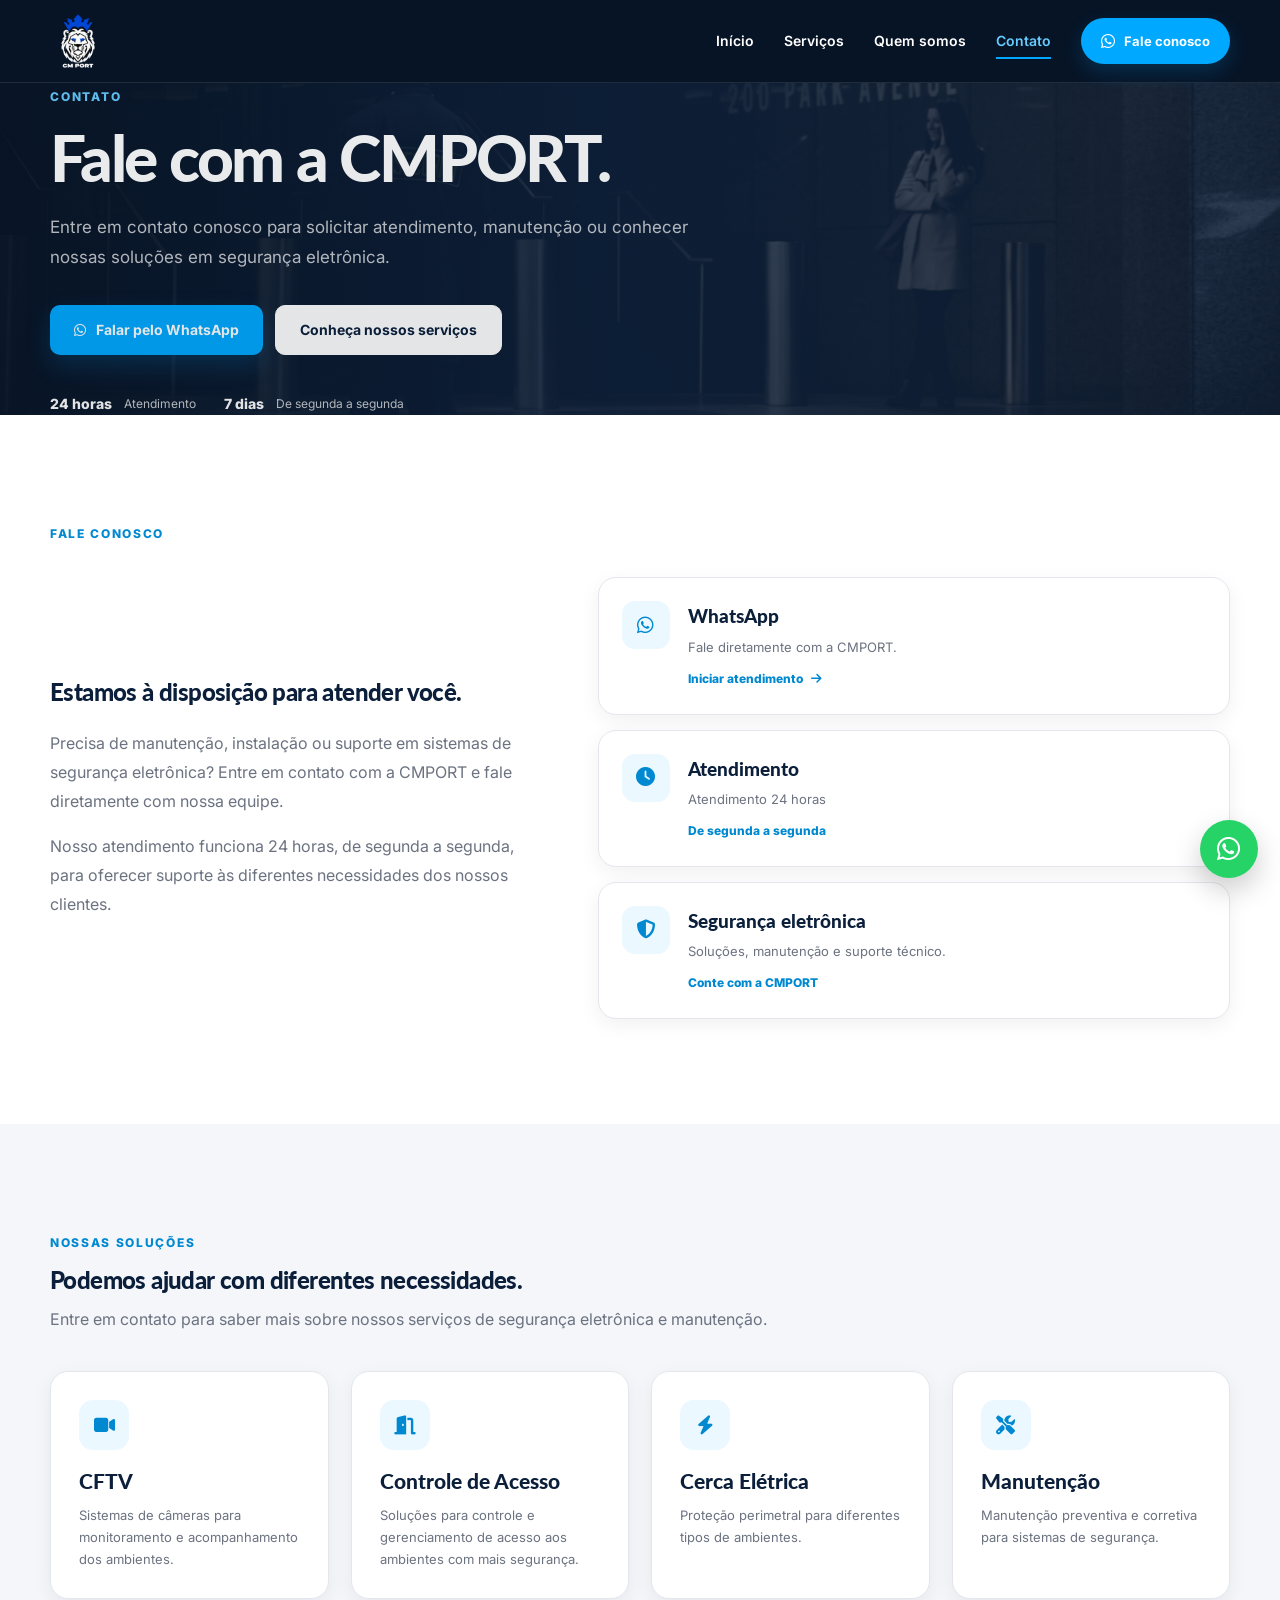
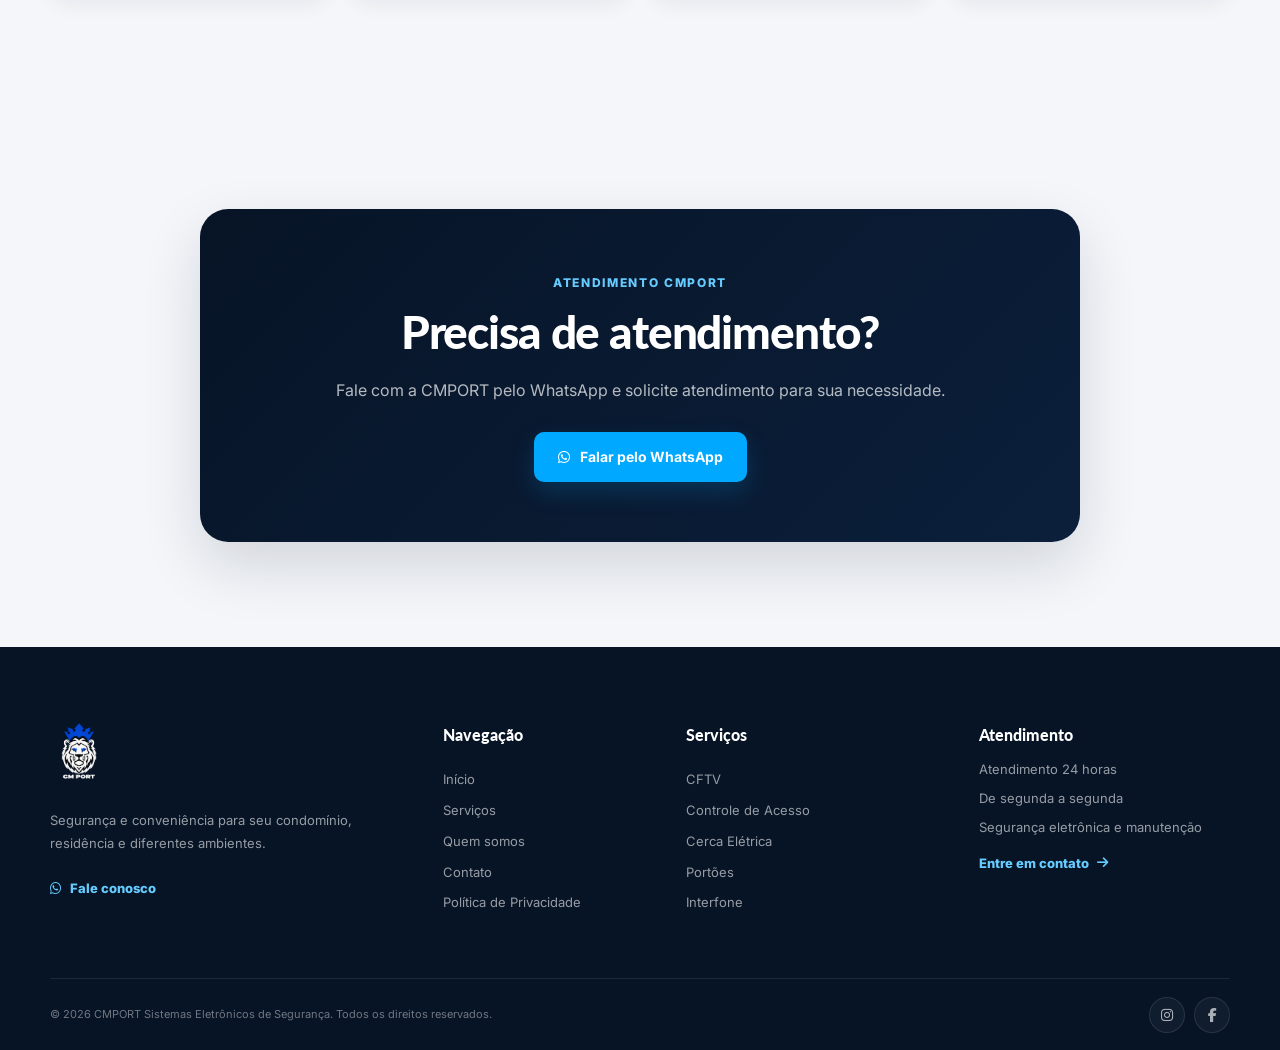
==== commit 30a949d3: "Update contato.html" ====
--- a/contato.html
+++ b/contato.html
@@ -745,29 +745,23 @@
 
     <div class="container footer-grid">
 
-
         <div class="footer-brand">
-
 
             <a
                 href="index.html"
                 class="footer-logo"
                 aria-label="CMPORT - Página inicial"
             >
-
                 <img
                     src="Logo.png"
                     alt="Logo da CMPORT Sistemas Eletrônicos de Segurança"
                 >
-
-            </a>
-
+            </a>
 
             <p>
                 Segurança e conveniência para seu condomínio,
                 residência e diferentes ambientes.
             </p>
-
 
             <a
                 href="https://api.whatsapp.com/send/?phone=5511940341682&text=Ol%C3%A1%2C+gostaria+de+solicitar+um+atendimento+da+CMPORT.&type=phone_number&app_absent=0"
@@ -776,121 +770,106 @@
                 rel="noopener noreferrer"
                 aria-label="Falar com a CMPORT pelo WhatsApp"
             >
-
                 <i class="fa-brands fa-whatsapp"></i>
-
                 Fale conosco
-
-            </a>
-
+            </a>
 
         </div>
 
-
-
         <div class="footer-column">
-
 
             <h3>
                 Navegação
             </h3>
 
-
-           <div class="footer-column">
+            <a href="index.html">
+                Início
+            </a>
+
+            <a href="serviços.html">
+                Serviços
+            </a>
+
+            <a href="quem-somos.html">
+                Quem somos
+            </a>
+
+            <a href="contato.html">
+                Contato
+            </a>
+
+            <a href="politica.html">
+                Política de Privacidade
+            </a>
+
+        </div>
 
         <div class="footer-column">
-
-
-        <div class="footer-column">
-
 
             <h3>
                 Serviços
             </h3>
 
-
             <a href="serviços.html">
                 CFTV
             </a>
 
-
             <a href="serviços.html">
                 Controle de Acesso
             </a>
 
-
             <a href="serviços.html">
                 Cerca Elétrica
             </a>
 
-
             <a href="serviços.html">
                 Portões
             </a>
 
-
             <a href="serviços.html">
                 Interfone
             </a>
 
-
         </div>
 
-
-
         <div class="footer-contact">
-
 
             <h3>
                 Atendimento
             </h3>
 
-
             <p>
                 Atendimento 24 horas
             </p>
 
-
             <p>
                 De segunda a segunda
             </p>
 
-
             <p>
                 Segurança eletrônica e manutenção
             </p>
-
 
             <a
                 href="contato.html"
                 class="footer-contact-link"
             >
-
                 Entre em contato
-
                 <i class="fa-solid fa-arrow-right"></i>
-
-            </a>
-
+            </a>
 
         </div>
 
-
     </div>
 
-
-
     <div class="container footer-bottom">
-
 
         <p>
             © 2026 CMPORT Sistemas Eletrônicos de Segurança.
             Todos os direitos reservados.
         </p>
 
-
         <div class="footer-social">
-
 
             <a
                 href="https://www.instagram.com/cmport_/"
@@ -898,11 +877,8 @@
                 rel="noopener noreferrer"
                 aria-label="Instagram da CMPORT"
             >
-
                 <i class="fa-brands fa-instagram"></i>
-
-            </a>
-
+            </a>
 
             <a
                 href="https://www.facebook.com/cmport.sistemas/"
@@ -910,20 +886,14 @@
                 rel="noopener noreferrer"
                 aria-label="Facebook da CMPORT"
             >
-
                 <i class="fa-brands fa-facebook-f"></i>
-
-            </a>
-
+            </a>
 
         </div>
 
-
     </div>
 
-
 </footer>
-
 
 
 <!-- WHATSAPP FLUTUANTE -->
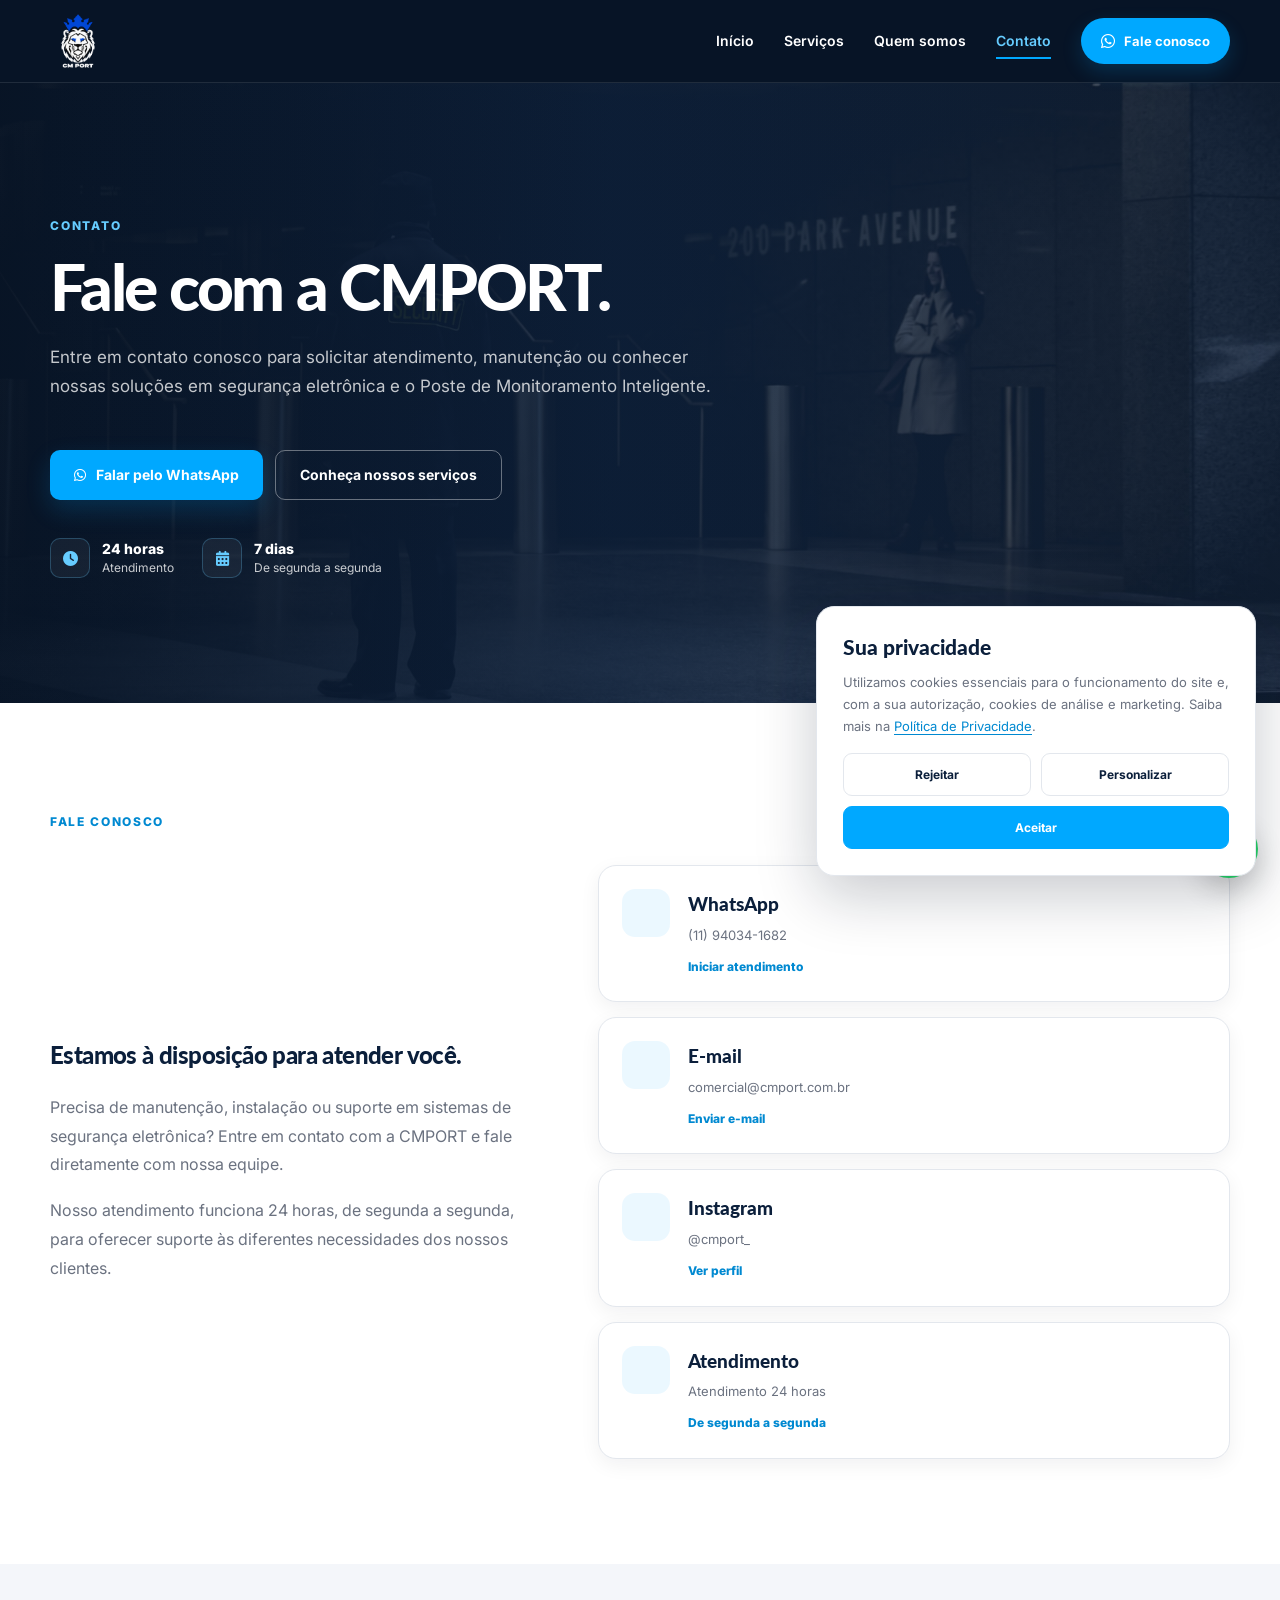
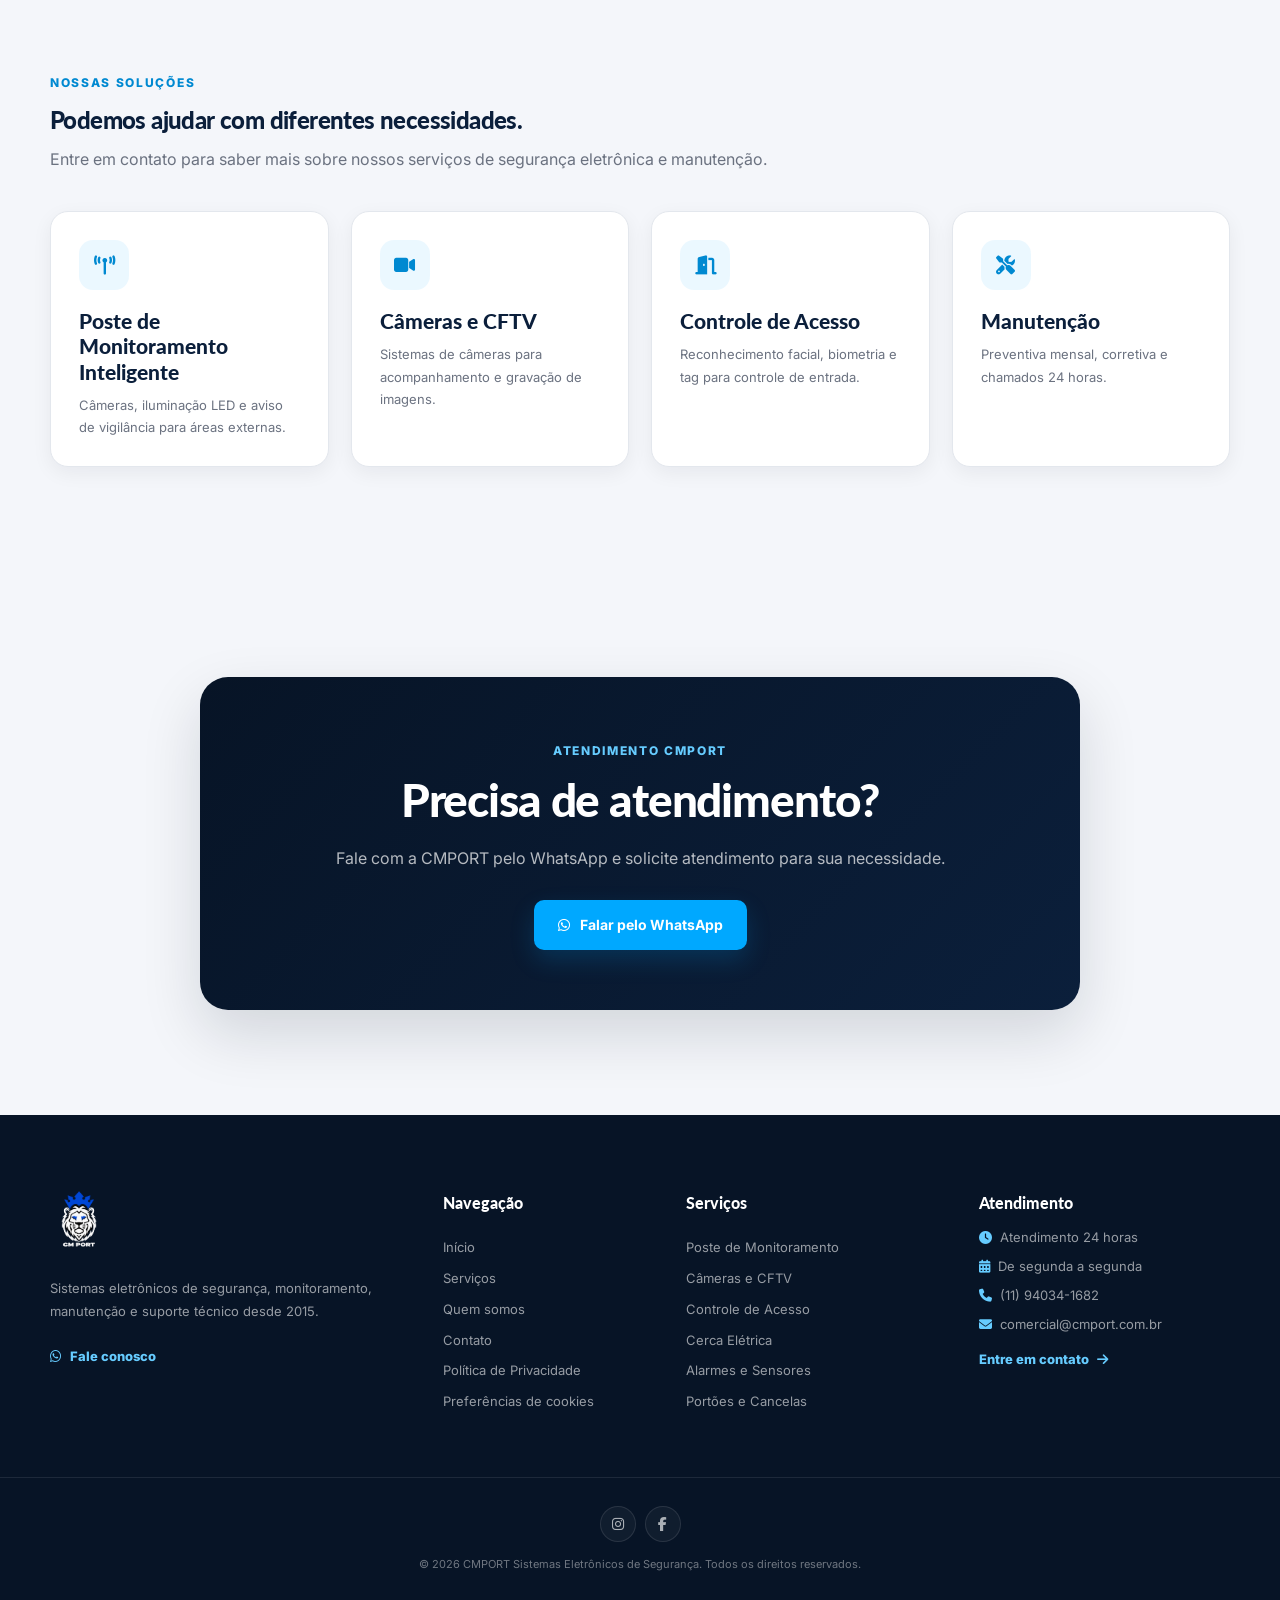
==== commit 0dd5bc4a: "Update contato.html" ====
--- a/contato.html
+++ b/contato.html
@@ -1,919 +1,364 @@
 <!DOCTYPE html>
-
 <html lang="pt-BR">
-
 <head>
-
 <meta charset="UTF-8">
-
-<meta
-    name="viewport"
-    content="width=device-width, initial-scale=1.0"
->
+<meta name="viewport" content="width=device-width, initial-scale=1.0">
 
 <title>Contato | CMPORT Segurança Eletrônica</title>
 
-<meta
-    name="description"
-    content="Entre em contato com a CMPORT para solicitar atendimento, manutenção e soluções em segurança eletrônica, CFTV, controle de acesso, alarmes e outros sistemas."
->
-
-<meta
-    name="author"
-    content="CMPORT Sistemas Eletrônicos de Segurança"
->
-
-<meta
-    name="robots"
-    content="index, follow"
->
-
-<meta
-    name="theme-color"
-    content="#0B1F3B"
->
-
-<link
-    rel="canonical"
-    href="https://www.cmport.com.br/contato.html"
->
-
-
-<!-- OPEN GRAPH -->
-
-<meta
-    property="og:type"
-    content="website"
->
-
-<meta
-    property="og:locale"
-    content="pt_BR"
->
-
-<meta
-    property="og:title"
-    content="Contato | CMPORT Segurança Eletrônica"
->
-
-<meta
-    property="og:description"
-    content="Entre em contato com a CMPORT para solicitar atendimento, manutenção e soluções em segurança eletrônica."
->
-
-<meta
-    property="og:url"
-    content="https://www.cmport.com.br/contato.html"
->
-
-<meta
-    property="og:site_name"
-    content="CMPORT Sistemas Eletrônicos de Segurança"
->
-
-<meta
-    property="og:image"
-    content="https://www.cmport.com.br/Logo.png"
->
-
-
-<!-- TWITTER CARD -->
-
-<meta
-    name="twitter:card"
-    content="summary"
->
-
-<meta
-    name="twitter:title"
-    content="Contato | CMPORT Segurança Eletrônica"
->
-
-<meta
-    name="twitter:description"
-    content="Solicite atendimento e conheça as soluções da CMPORT em segurança eletrônica e manutenção."
->
-
-<meta
-    name="twitter:image"
-    content="https://www.cmport.com.br/Logo.png"
->
-
-
-<!-- FAVICON -->
-
-<link
-    rel="icon"
-    type="image/png"
-    href="Logo.png"
->
-
-
-<!-- GOOGLE FONTS -->
-
-<link
-    rel="preconnect"
-    href="https://fonts.googleapis.com"
->
-
-<link
-    rel="preconnect"
-    href="https://fonts.gstatic.com"
-    crossorigin
->
-
-<link
-    href="https://fonts.googleapis.com/css2?family=Inter:wght@400;500;600;700;800&family=Lato:wght@400;700;900&display=swap"
-    rel="stylesheet"
->
-
-
-<!-- FONT AWESOME -->
-
-<link
-    rel="stylesheet"
-    href="https://cdnjs.cloudflare.com/ajax/libs/font-awesome/6.5.2/css/all.min.css"
->
-
-
-<!-- CSS -->
-
-<link
-    rel="stylesheet"
-    href="estilo.css"
->
-
-
-<!-- SCHEMA.ORG -->
+<meta name="description" content="Entre em contato com a CMPORT para solicitar atendimento, manutenção e soluções em segurança eletrônica, CFTV, controle de acesso, alarmes e Poste de Monitoramento Inteligente.">
+<meta name="author" content="CMPORT Sistemas Eletrônicos de Segurança">
+<meta name="robots" content="index, follow">
+<meta name="theme-color" content="#0B1F3B">
+
+<link rel="canonical" href="https://www.cmport.com.br/contato.html">
+<link rel="icon" type="image/png" href="Logo.png">
+
+<meta property="og:type" content="website">
+<meta property="og:locale" content="pt_BR">
+<meta property="og:title" content="Contato | CMPORT Segurança Eletrônica">
+<meta property="og:description" content="Entre em contato com a CMPORT para solicitar atendimento, manutenção e soluções em segurança eletrônica.">
+<meta property="og:url" content="https://www.cmport.com.br/contato.html">
+<meta property="og:site_name" content="CMPORT Sistemas Eletrônicos de Segurança">
+<meta property="og:image" content="https://www.cmport.com.br/Logo.png">
+
+<meta name="twitter:card" content="summary">
+<meta name="twitter:title" content="Contato | CMPORT Segurança Eletrônica">
+<meta name="twitter:description" content="Solicite atendimento e conheça as soluções da CMPORT em segurança eletrônica e manutenção.">
+<meta name="twitter:image" content="https://www.cmport.com.br/Logo.png">
+
+<link rel="preconnect" href="https://fonts.googleapis.com">
+<link rel="preconnect" href="https://fonts.gstatic.com" crossorigin>
+<link rel="preconnect" href="https://cdnjs.cloudflare.com" crossorigin>
+<link rel="preload" as="image" href="Imagens/security-service-hero-img-bg.jpg" fetchpriority="high">
+
+<link href="https://fonts.googleapis.com/css2?family=Inter:wght@400;500;600;700;800&family=Lato:wght@400;700;900&display=swap" rel="stylesheet">
+
+<link rel="preload" href="https://cdnjs.cloudflare.com/ajax/libs/font-awesome/6.5.2/css/all.min.css" as="style" onload="this.onload=null;this.rel='stylesheet'">
+<noscript><link rel="stylesheet" href="https://cdnjs.cloudflare.com/ajax/libs/font-awesome/6.5.2/css/all.min.css"></noscript>
+<link rel="stylesheet" href="estilo.css">
 
 <script type="application/ld+json">
 {
-    "@context": "https://schema.org",
-    "@type": "ContactPage",
-    "@id": "https://www.cmport.com.br/contato.html#contact",
-    "url": "https://www.cmport.com.br/contato.html",
-    "name": "Contato | CMPORT Sistemas Eletrônicos de Segurança",
-    "description": "Entre em contato com a CMPORT para solicitar atendimento, manutenção e soluções em segurança eletrônica.",
-    "isPartOf": {
-        "@type": "WebSite",
-        "@id": "https://www.cmport.com.br/#website",
-        "url": "https://www.cmport.com.br/",
-        "name": "CMPORT Sistemas Eletrônicos de Segurança"
+  "@context": "https://schema.org",
+  "@graph": [
+    {
+      "@type": "Organization",
+      "@id": "https://www.cmport.com.br/#organization",
+      "name": "CMPORT Sistemas Eletrônicos de Segurança",
+      "url": "https://www.cmport.com.br/",
+      "logo": "https://www.cmport.com.br/Logo.png",
+      "image": "https://www.cmport.com.br/Logo.png",
+      "description": "Empresa de São Paulo especializada em segurança eletrônica, CFTV, controle de acesso, alarmes, cercas elétricas, portões, interfones, manutenção e Poste de Monitoramento Inteligente.",
+      "telephone": "+55 11 94034-1682",
+      "email": "comercial@cmport.com.br",
+      "foundingDate": "2015",
+      "address": {
+        "@type": "PostalAddress",
+        "addressLocality": "São Paulo",
+        "addressRegion": "SP",
+        "addressCountry": "BR"
+      },
+      "sameAs": [
+        "https://www.instagram.com/cmport_/",
+        "https://www.facebook.com/cmport.sistemas/"
+      ]
     },
-    "about": {
-        "@type": "Organization",
-        "@id": "https://www.cmport.com.br/#organization",
-        "name": "CMPORT Sistemas Eletrônicos de Segurança",
-        "url": "https://www.cmport.com.br/",
-        "logo": "https://www.cmport.com.br/Logo.png",
-        "telephone": "+55 11 94034-1682",
-        "sameAs": [
-            "https://www.instagram.com/cmport_/",
-            "https://www.facebook.com/cmport.sistemas/"
-        ]
+    {
+      "@type": "WebSite",
+      "@id": "https://www.cmport.com.br/#website",
+      "url": "https://www.cmport.com.br/",
+      "name": "CMPORT Sistemas Eletrônicos de Segurança",
+      "publisher": {
+        "@id": "https://www.cmport.com.br/#organization"
+      },
+      "inLanguage": "pt-BR"
+    },
+    {
+      "@type": "ContactPage",
+      "@id": "https://www.cmport.com.br/contato.html#contact",
+      "url": "https://www.cmport.com.br/contato.html",
+      "name": "Contato | CMPORT Sistemas Eletrônicos de Segurança",
+      "isPartOf": {
+        "@id": "https://www.cmport.com.br/#website"
+      },
+      "about": {
+        "@id": "https://www.cmport.com.br/#organization"
+      },
+      "inLanguage": "pt-BR"
     }
+  ]
 }
 </script>
-
 </head>
 
-
 <body>
 
-
-<header class="site-header">
-
+<header class="header">
     <div class="container header-container">
 
-
-        <a
-            href="index.html"
-            class="logo"
-            aria-label="CMPORT - Página inicial"
-        >
-
-            <img
-                src="Logo.png"
-                alt="Logo da CMPORT Sistemas Eletrônicos de Segurança"
-            >
-
+        <a href="index.html" class="logo" aria-label="CMPORT - Página inicial">
+            <img src="Logo.png" alt="Logo da CMPORT Sistemas Eletrônicos de Segurança">
         </a>
 
-
-        <button
-            class="menu-toggle"
-            type="button"
-            aria-label="Abrir menu"
-            aria-expanded="false"
-        >
-
+        <button class="menu-toggle" type="button" aria-label="Abrir menu" aria-expanded="false">
             <i class="fa-solid fa-bars"></i>
-
         </button>
 
-
-        <nav
-            class="main-nav"
-            aria-label="Navegação principal"
-        >
-
-
-            <a href="index.html">
-                Início
-            </a>
-
-
-            <a href="serviços.html">
-                Serviços
-            </a>
-
-
-            <a href="quem-somos.html">
-                Quem somos
-            </a>
-
-
-            <a
-                href="contato.html"
-                class="active"
-                aria-current="page"
-            >
-                Contato
-            </a>
-
-
-            <a
-                href="https://api.whatsapp.com/send/?phone=5511940341682&text=Ol%C3%A1%2C+gostaria+de+solicitar+um+atendimento+da+CMPORT.&type=phone_number&app_absent=0"
-                class="nav-button"
-                target="_blank"
-                rel="noopener noreferrer"
-                aria-label="Falar com a CMPORT pelo WhatsApp"
-            >
-
-                <i class="fa-brands fa-whatsapp"></i>
-
-                Fale conosco
-
-            </a>
-
-
-        </nav>
-
-
-    </div>
-
-</header>
-
-
-
-<main>
-
-
-    <!-- HERO -->
-
-    <section class="hero">
-
-        <div class="container hero-content">
-
-
-            <span class="eyebrow">
-                CONTATO
-            </span>
-
-
-            <h1>
-                Fale com a CMPORT.
-            </h1>
-
-
-            <p>
-                Entre em contato conosco para solicitar atendimento,
-                manutenção ou conhecer nossas soluções em segurança
-                eletrônica.
-            </p>
-
-
-            <div class="hero-actions">
-
-
-                <a
-                    href="https://api.whatsapp.com/send/?phone=5511940341682&text=Ol%C3%A1%2C+gostaria+de+solicitar+um+atendimento+da+CMPORT.&type=phone_number&app_absent=0"
-                    class="btn btn-primary"
-                    target="_blank"
-                    rel="noopener noreferrer"
-                    aria-label="Solicitar atendimento pelo WhatsApp"
-                >
-
-                    <i class="fa-brands fa-whatsapp"></i>
-
-                    Falar pelo WhatsApp
-
-                </a>
-
-
-                <a
-                    href="serviços.html"
-                    class="btn btn-secondary"
-                >
-                    Conheça nossos serviços
-                </a>
-
-
-            </div>
-
-
-            <div class="hero-trust">
-
-
-                <div class="hero-trust-item">
-
-                    <strong>
-                        24 horas
-                    </strong>
-
-                    <span>
-                        Atendimento
-                    </span>
-
-                </div>
-
-
-                <div class="hero-trust-item">
-
-                    <strong>
-                        7 dias
-                    </strong>
-
-                    <span>
-                        De segunda a segunda
-                    </span>
-
-                </div>
-
-
-            </div>
-
-
-        </div>
-
-    </section>
-
-
-
-    <!-- CONTATO -->
-
-    <section class="contact-section">
-
-        <div class="container">
-
-
-            <div class="section-label">
-                FALE CONOSCO
-            </div>
-
-
-            <div class="contact-grid">
-
-
-                <div class="contact-content">
-
-
-                    <h2 class="section-heading">
-                        Estamos à disposição para atender você.
-                    </h2>
-
-
-                    <p>
-                        Precisa de manutenção, instalação ou suporte
-                        em sistemas de segurança eletrônica? Entre em
-                        contato com a CMPORT e fale diretamente com
-                        nossa equipe.
-                    </p>
-
-
-                    <p>
-                        Nosso atendimento funciona 24 horas, de segunda
-                        a segunda, para oferecer suporte às diferentes
-                        necessidades dos nossos clientes.
-                    </p>
-
-
-                </div>
-
-
-
-                <div class="contact-cards">
-
-
-                    <a
-                        href="https://api.whatsapp.com/send/?phone=5511940341682&text=Ol%C3%A1%2C+gostaria+de+solicitar+um+atendimento+da+CMPORT.&type=phone_number&app_absent=0"
-                        class="contact-card"
-                        target="_blank"
-                        rel="noopener noreferrer"
-                        aria-label="Iniciar atendimento com a CMPORT pelo WhatsApp"
-                    >
-
-
-                        <div class="contact-icon">
-
-                            <i class="fa-brands fa-whatsapp"></i>
-
-                        </div>
-
-
-                        <div>
-
-
-                            <h3>
-                                WhatsApp
-                            </h3>
-
-
-                            <p>
-                                Fale diretamente com a CMPORT.
-                            </p>
-
-
-                            <span>
-                                Iniciar atendimento
-                                <i class="fa-solid fa-arrow-right"></i>
-                            </span>
-
-
-                        </div>
-
-
-                    </a>
-
-
-
-                    <div class="contact-card">
-
-
-                        <div class="contact-icon">
-
-                            <i class="fa-solid fa-clock"></i>
-
-                        </div>
-
-
-                        <div>
-
-
-                            <h3>
-                                Atendimento
-                            </h3>
-
-
-                            <p>
-                                Atendimento 24 horas
-                            </p>
-
-
-                            <span>
-                                De segunda a segunda
-                            </span>
-
-
-                        </div>
-
-
-                    </div>
-
-
-
-                    <div class="contact-card">
-
-
-                        <div class="contact-icon">
-
-                            <i class="fa-solid fa-shield-halved"></i>
-
-                        </div>
-
-
-                        <div>
-
-
-                            <h3>
-                                Segurança eletrônica
-                            </h3>
-
-
-                            <p>
-                                Soluções, manutenção e suporte técnico.
-                            </p>
-
-
-                            <span>
-                                Conte com a CMPORT
-                            </span>
-
-
-                        </div>
-
-
-                    </div>
-
-
-                </div>
-
-
-            </div>
-
-
-        </div>
-
-    </section>
-
-
-
-    <!-- SERVIÇOS -->
-
-    <section class="contact-services">
-
-        <div class="container">
-
-
-            <div class="section-label">
-                NOSSAS SOLUÇÕES
-            </div>
-
-
-            <h2 class="section-heading">
-                Podemos ajudar com diferentes necessidades.
-            </h2>
-
-
-            <p class="section-description">
-                Entre em contato para saber mais sobre nossos serviços
-                de segurança eletrônica e manutenção.
-            </p>
-
-
-            <div class="services-grid">
-
-
-                <article class="service-card">
-
-
-                    <div class="service-content">
-
-
-                        <div class="service-icon">
-
-                            <i class="fa-solid fa-video"></i>
-
-                        </div>
-
-
-                        <h3>
-                            CFTV
-                        </h3>
-
-
-                        <p>
-                            Sistemas de câmeras para monitoramento
-                            e acompanhamento dos ambientes.
-                        </p>
-
-
-                    </div>
-
-
-                </article>
-
-
-
-                <article class="service-card">
-
-
-                    <div class="service-content">
-
-
-                        <div class="service-icon">
-
-                            <i class="fa-solid fa-door-open"></i>
-
-                        </div>
-
-
-                        <h3>
-                            Controle de Acesso
-                        </h3>
-
-
-                        <p>
-                            Soluções para controle e gerenciamento
-                            de acesso aos ambientes com mais segurança.
-                        </p>
-
-
-                    </div>
-
-
-                </article>
-
-
-
-                <article class="service-card">
-
-
-                    <div class="service-content">
-
-
-                        <div class="service-icon">
-
-                            <i class="fa-solid fa-bolt"></i>
-
-                        </div>
-
-
-                        <h3>
-                            Cerca Elétrica
-                        </h3>
-
-
-                        <p>
-                            Proteção perimetral para diferentes
-                            tipos de ambientes.
-                        </p>
-
-
-                    </div>
-
-
-                </article>
-
-
-
-                <article class="service-card">
-
-
-                    <div class="service-content">
-
-
-                        <div class="service-icon">
-
-                            <i class="fa-solid fa-screwdriver-wrench"></i>
-
-                        </div>
-
-
-                        <h3>
-                            Manutenção
-                        </h3>
-
-
-                        <p>
-                            Manutenção preventiva e corretiva
-                            para sistemas de segurança.
-                        </p>
-
-
-                    </div>
-
-
-                </article>
-
-
-            </div>
-
-
-        </div>
-
-    </section>
-
-
-
-    <!-- CTA -->
-
-    <section class="final-cta">
-
-        <div class="container">
-
-
-            <div class="final-cta-content">
-
-
-                <div class="section-label">
-                    ATENDIMENTO CMPORT
-                </div>
-
-
-                <h2>
-                    Precisa de atendimento?
-                </h2>
-
-
-                <p>
-                    Fale com a CMPORT pelo WhatsApp e solicite
-                    atendimento para sua necessidade.
-                </p>
-
-
-                <a
-                    href="https://api.whatsapp.com/send/?phone=5511940341682&text=Ol%C3%A1%2C+gostaria+de+solicitar+um+atendimento+da+CMPORT.&type=phone_number&app_absent=0"
-                    class="btn btn-primary"
-                    target="_blank"
-                    rel="noopener noreferrer"
-                    aria-label="Solicitar atendimento pelo WhatsApp"
-                >
-
-                    <i class="fa-brands fa-whatsapp"></i>
-
-                    Falar pelo WhatsApp
-
-                </a>
-
-
-            </div>
-
-
-        </div>
-
-    </section>
-
-
-</main>
-
-
-
-<!-- RODAPÉ -->
-
-<footer class="site-footer">
-
-    <div class="container footer-grid">
-
-        <div class="footer-brand">
-
-            <a
-                href="index.html"
-                class="footer-logo"
-                aria-label="CMPORT - Página inicial"
-            >
-                <img
-                    src="Logo.png"
-                    alt="Logo da CMPORT Sistemas Eletrônicos de Segurança"
-                >
-            </a>
-
-            <p>
-                Segurança e conveniência para seu condomínio,
-                residência e diferentes ambientes.
-            </p>
-
-            <a
-                href="https://api.whatsapp.com/send/?phone=5511940341682&text=Ol%C3%A1%2C+gostaria+de+solicitar+um+atendimento+da+CMPORT.&type=phone_number&app_absent=0"
-                class="footer-whatsapp"
-                target="_blank"
-                rel="noopener noreferrer"
-                aria-label="Falar com a CMPORT pelo WhatsApp"
-            >
+        <nav class="nav" aria-label="Navegação principal">
+            <a href="index.html">Início</a>
+            <a href="serviços.html">Serviços</a>
+            <a href="quem-somos.html">Quem somos</a>
+            <a href="contato.html" class="active" aria-current="page">Contato</a>
+
+            <a href="https://api.whatsapp.com/send?phone=5511940341682&text=Ol%C3%A1%2C%20gostaria%20de%20solicitar%20um%20atendimento%20da%20CMPORT."
+               class="nav-button"
+               target="_blank"
+               rel="noopener noreferrer"
+               aria-label="Falar com a CMPORT pelo WhatsApp">
                 <i class="fa-brands fa-whatsapp"></i>
                 Fale conosco
             </a>
-
+        </nav>
+
+    </div>
+</header>
+
+<main>
+
+    <!-- HERO -->
+    <section class="hero">
+        <div class="container hero-container">
+            <div class="hero-content">
+                <div class="hero-content-inner">
+                    <div class="hero-eyebrow"><span></span> CONTATO</div>
+                    <h1>Fale com a CMPORT.</h1>
+                    <p>
+                        Entre em contato conosco para solicitar atendimento,
+                        manutenção ou conhecer nossas soluções em segurança
+                        eletrônica e o Poste de Monitoramento Inteligente.
+                    </p>
+                    <div class="hero-buttons">
+                        <a href="WAURL" class="btn btn-primary" target="_blank" rel="noopener noreferrer"><i class="fa-brands fa-whatsapp"></i> Falar pelo WhatsApp</a>
+                        <a href="serviços.html" class="btn btn-outline">Conheça nossos serviços</a>
+                    </div>
+                    <div class="hero-trust">
+                        <div class="trust-item"><i class="fa-solid fa-clock"></i><span><strong>24 horas</strong> Atendimento</span></div>
+                        <div class="trust-item"><i class="fa-solid fa-calendar-days"></i><span><strong>7 dias</strong> De segunda a segunda</span></div>
+                    </div>
+                </div>
+            </div>
+        </div>
+    </section>
+
+    <!-- CONTATO -->
+    <section class="contact-section">
+        <div class="container">
+            <div class="section-label">FALE CONOSCO</div>
+            <div class="contact-grid">
+
+                <div class="contact-content">
+                    <h2 class="section-heading">Estamos à disposição para atender você.</h2>
+                    <p>Precisa de manutenção, instalação ou suporte em sistemas de segurança eletrônica? Entre em contato com a CMPORT e fale diretamente com nossa equipe.</p>
+                    <p>Nosso atendimento funciona 24 horas, de segunda a segunda, para oferecer suporte às diferentes necessidades dos nossos clientes.</p>
+                </div>
+
+                <div class="contact-cards">
+
+                    <a href="https://api.whatsapp.com/send?phone=5511940341682&text=Ol%C3%A1%2C%20gostaria%20de%20solicitar%20um%20atendimento%20da%20CMPORT." class="contact-card" target="_blank" rel="noopener noreferrer">
+                        <div class="contact-icon"><i class="fa-brands whatsapp"></i></div>
+                        <div><h3>WhatsApp</h3><p>(11) 94034-1682</p><span>Iniciar atendimento</span></div>
+                    </a>
+
+                    <a href="mailto:comercial@cmport.com.br" class="contact-card">
+                        <div class="contact-icon"><i class="fa-solid envelope"></i></div>
+                        <div><h3>E-mail</h3><p>comercial@cmport.com.br</p><span>Enviar e-mail</span></div>
+                    </a>
+
+                    <a href="https://www.instagram.com/cmport_/" class="contact-card" target="_blank" rel="noopener noreferrer">
+                        <div class="contact-icon"><i class="fa-brands instagram"></i></div>
+                        <div><h3>Instagram</h3><p>@cmport_</p><span>Ver perfil</span></div>
+                    </a>
+
+                    <div class="contact-card">
+                        <div class="contact-icon"><i class="fa-solid clock"></i></div>
+                        <div><h3>Atendimento</h3><p>Atendimento 24 horas</p><span>De segunda a segunda</span></div>
+                    </div>
+                </div>
+
+            </div>
+        </div>
+    </section>
+
+    <!-- SERVIÇOS -->
+    <section class="contact-services">
+        <div class="container">
+            <div class="section-label">NOSSAS SOLUÇÕES</div>
+            <h2 class="section-heading">Podemos ajudar com diferentes necessidades.</h2>
+            <p class="section-description">Entre em contato para saber mais sobre nossos serviços de segurança eletrônica e manutenção.</p>
+            <div class="services-grid">
+
+                <article class="service-card">
+                    <div class="service-content">
+                        <div class="service-icon"><i class="fa-solid fa-tower-broadcast"></i></div>
+                        <h3>Poste de Monitoramento Inteligente</h3>
+                        <p>Câmeras, iluminação LED e aviso de vigilância para áreas externas.</p>
+                    </div>
+                </article>
+
+                <article class="service-card">
+                    <div class="service-content">
+                        <div class="service-icon"><i class="fa-solid fa-video"></i></div>
+                        <h3>Câmeras e CFTV</h3>
+                        <p>Sistemas de câmeras para acompanhamento e gravação de imagens.</p>
+                    </div>
+                </article>
+
+                <article class="service-card">
+                    <div class="service-content">
+                        <div class="service-icon"><i class="fa-solid fa-door-open"></i></div>
+                        <h3>Controle de Acesso</h3>
+                        <p>Reconhecimento facial, biometria e tag para controle de entrada.</p>
+                    </div>
+                </article>
+
+                <article class="service-card">
+                    <div class="service-content">
+                        <div class="service-icon"><i class="fa-solid fa-screwdriver-wrench"></i></div>
+                        <h3>Manutenção</h3>
+                        <p>Preventiva mensal, corretiva e chamados 24 horas.</p>
+                    </div>
+                </article>
+            </div>
+        </div>
+    </section>
+
+    <!-- CTA -->
+    <section class="final-cta">
+        <div class="container">
+            <div class="final-cta-content">
+                <div class="section-label">ATENDIMENTO CMPORT</div>
+                <h2>Precisa de atendimento?</h2>
+                <p>Fale com a CMPORT pelo WhatsApp e solicite atendimento para sua necessidade.</p>
+                <a href="https://api.whatsapp.com/send?phone=5511940341682&text=Ol%C3%A1%2C%20gostaria%20de%20solicitar%20um%20atendimento%20da%20CMPORT." class="btn btn-primary" target="_blank" rel="noopener noreferrer"><i class="fa-brands fa-whatsapp"></i> Falar pelo WhatsApp</a>
+            </div>
+        </div>
+    </section>
+</main>
+
+<!-- RODAPÉ -->
+<footer class="footer">
+
+    <div class="container footer-container">
+
+        <div class="footer-brand">
+            <a href="index.html" class="footer-logo" aria-label="CMPORT - Página inicial">
+                <img src="Logo.png" alt="CMPORT Sistemas Eletrônicos de Segurança">
+            </a>
+            <p>
+                Sistemas eletrônicos de segurança, monitoramento,
+                manutenção e suporte técnico desde 2015.
+            </p>
+            <a href="https://api.whatsapp.com/send?phone=5511940341682&text=Ol%C3%A1%2C%20gostaria%20de%20solicitar%20um%20atendimento%20da%20CMPORT." class="footer-whatsapp" target="_blank" rel="noopener noreferrer">
+                <i class="fa-brands fa-whatsapp"></i>
+                Fale conosco
+            </a>
         </div>
 
         <div class="footer-column">
-
-            <h3>
-                Navegação
-            </h3>
-
-            <a href="index.html">
-                Início
-            </a>
-
-            <a href="serviços.html">
-                Serviços
-            </a>
-
-            <a href="quem-somos.html">
-                Quem somos
-            </a>
-
-            <a href="contato.html">
-                Contato
-            </a>
-
-            <a href="politica.html">
-                Política de Privacidade
-            </a>
-
+            <h3>Navegação</h3>
+            <a href="index.html">Início</a>
+            <a href="serviços.html">Serviços</a>
+            <a href="quem-somos.html">Quem somos</a>
+            <a href="contato.html">Contato</a>
+            <a href="politica.html">Política de Privacidade</a>
+            <a href="#" data-cookie-settings>Preferências de cookies</a>
         </div>
 
         <div class="footer-column">
-
-            <h3>
-                Serviços
-            </h3>
-
-            <a href="serviços.html">
-                CFTV
-            </a>
-
-            <a href="serviços.html">
-                Controle de Acesso
-            </a>
-
-            <a href="serviços.html">
-                Cerca Elétrica
-            </a>
-
-            <a href="serviços.html">
-                Portões
-            </a>
-
-            <a href="serviços.html">
-                Interfone
-            </a>
-
+            <h3>Serviços</h3>
+            <a href="index.html#poste-monitoramento">Poste de Monitoramento</a>
+            <a href="serviços.html">Câmeras e CFTV</a>
+            <a href="serviços.html">Controle de Acesso</a>
+            <a href="serviços.html">Cerca Elétrica</a>
+            <a href="serviços.html">Alarmes e Sensores</a>
+            <a href="serviços.html">Portões e Cancelas</a>
         </div>
 
         <div class="footer-contact">
-
-            <h3>
-                Atendimento
-            </h3>
-
-            <p>
-                Atendimento 24 horas
-            </p>
-
-            <p>
-                De segunda a segunda
-            </p>
-
-            <p>
-                Segurança eletrônica e manutenção
-            </p>
-
-            <a
-                href="contato.html"
-                class="footer-contact-link"
-            >
+            <h3>Atendimento</h3>
+            <span><i class="fa-solid fa-clock"></i> Atendimento 24 horas</span>
+            <span><i class="fa-solid fa-calendar-days"></i> De segunda a segunda</span>
+            <span><i class="fa-solid fa-phone"></i> (11) 94034-1682</span>
+            <span><i class="fa-solid fa-envelope"></i> comercial@cmport.com.br</span>
+            <a href="contato.html" class="footer-contact-link">
                 Entre em contato
                 <i class="fa-solid fa-arrow-right"></i>
             </a>
-
-        </div>
-
-    </div>
-
-    <div class="container footer-bottom">
-
-        <p>
-            © 2026 CMPORT Sistemas Eletrônicos de Segurança.
-            Todos os direitos reservados.
-        </p>
-
-        <div class="footer-social">
-
-            <a
-                href="https://www.instagram.com/cmport_/"
-                target="_blank"
-                rel="noopener noreferrer"
-                aria-label="Instagram da CMPORT"
-            >
-                <i class="fa-brands fa-instagram"></i>
-            </a>
-
-            <a
-                href="https://www.facebook.com/cmport.sistemas/"
-                target="_blank"
-                rel="noopener noreferrer"
-                aria-label="Facebook da CMPORT"
-            >
-                <i class="fa-brands fa-facebook-f"></i>
-            </a>
-
-        </div>
-
+        </div>
+
+    </div>
+
+    <div class="footer-bottom">
+        <div class="container footer-bottom-inner">
+            <div class="footer-social">
+                <a href="https://www.instagram.com/cmport_/" target="_blank" rel="noopener noreferrer" aria-label="Instagram da CMPORT"><i class="fa-brands fa-instagram"></i></a>
+                <a href="https://www.facebook.com/cmport.sistemas/" target="_blank" rel="noopener noreferrer" aria-label="Facebook da CMPORT"><i class="fa-brands fa-facebook-f"></i></a>
+            </div>
+            <p>© 2026 CMPORT Sistemas Eletrônicos de Segurança. Todos os direitos reservados.</p>
+        </div>
     </div>
 
 </footer>
 
-
 <!-- WHATSAPP FLUTUANTE -->
-
-<a
-    href="https://api.whatsapp.com/send/?phone=5511940341682&text=Ol%C3%A1%2C+gostaria+de+solicitar+um+atendimento+da+CMPORT.&type=phone_number&app_absent=0"
-    class="whatsapp-float"
-    target="_blank"
-    rel="noopener noreferrer"
-    aria-label="Falar com a CMPORT pelo WhatsApp"
->
-
+<a href="https://api.whatsapp.com/send?phone=5511940341682&text=Ol%C3%A1%2C%20gostaria%20de%20solicitar%20um%20atendimento%20da%20CMPORT."
+   class="whatsapp-float"
+   target="_blank"
+   rel="noopener noreferrer"
+   aria-label="Falar com a CMPORT pelo WhatsApp">
     <i class="fa-brands fa-whatsapp"></i>
-
 </a>
 
-
+<!-- AVISO DE COOKIES -->
+<div class="cookie-banner" id="cookie-banner" role="dialog" aria-labelledby="cookie-banner-title" aria-describedby="cookie-banner-text" hidden>
+    <h2 id="cookie-banner-title">Sua privacidade</h2>
+    <p id="cookie-banner-text">
+        Utilizamos cookies essenciais para o funcionamento do site e, com a sua
+        autorização, cookies de análise e marketing. Saiba mais na
+        <a href="politica.html">Política de Privacidade</a>.
+    </p>
+    <div class="cookie-actions">
+        <button type="button" id="cookie-reject" class="cookie-reject">Rejeitar</button>
+        <button type="button" id="cookie-settings" class="cookie-settings">Personalizar</button>
+        <button type="button" id="cookie-accept" class="cookie-accept">Aceitar</button>
+    </div>
+</div>
+
+<div class="cookie-preferences" id="cookie-preferences" hidden>
+    <div class="cookie-preferences-panel" role="dialog" aria-modal="true" aria-labelledby="cookie-preferences-title">
+        <h2 id="cookie-preferences-title">Preferências de cookies</h2>
+        <p>Escolha quais categorias de cookies você autoriza. Você pode alterar a decisão a qualquer momento.</p>
+        <label class="cookie-essential">
+            <input type="checkbox" checked disabled>
+            <span><strong>Essenciais</strong><br>Necessários para o funcionamento do site. Sempre ativos.</span>
+        </label>
+        <label class="cookie-essential">
+            <input type="checkbox" id="cookie-analytics">
+            <span><strong>Análise</strong><br>Ajudam a entender como o site é utilizado.</span>
+        </label>
+        <label class="cookie-essential">
+            <input type="checkbox" id="cookie-marketing">
+            <span><strong>Marketing</strong><br>Usados para campanhas e comunicação relevante.</span>
+        </label>
+        <div class="cookie-actions">
+            <button type="button" id="cookie-cancel">Cancelar</button>
+            <button type="button" id="cookie-save" class="cookie-accept">Salvar preferências</button>
+        </div>
+    </div>
+</div>
 
 <script src="script.js"></script>
 
 </body>
-
 </html>
--- a/estilo.css
+++ b/estilo.css
@@ -2145,3 +2145,1353 @@
     }
 }
 
+
+/* =========================================================
+   CMPORT — NOVAS SEÇÕES DA PÁGINA INICIAL
+   ========================================================= */
+
+/* 01. NÚMEROS DA EMPRESA */
+
+.company-numbers {
+    padding: 100px 0;
+    background: var(--navy-dark);
+    color: var(--white);
+}
+
+.numbers-heading {
+    max-width: 760px;
+    margin-bottom: 48px;
+}
+
+.numbers-heading .section-label {
+    color: var(--blue-light);
+}
+
+.numbers-heading h2 {
+    margin-bottom: 16px;
+    color: var(--white);
+    font-family: "Lato", sans-serif;
+    font-size: clamp(32px, 4vw, 46px);
+    font-weight: 900;
+    line-height: 1.12;
+}
+
+.numbers-heading p {
+    margin-bottom: 0;
+    color: rgba(255, 255, 255, 0.68);
+    line-height: 1.75;
+}
+
+.numbers-grid {
+    display: grid;
+    grid-template-columns: repeat(4, minmax(0, 1fr));
+    gap: 18px;
+}
+
+.number-card {
+    min-height: 190px;
+    padding: 28px 24px;
+    border: 1px solid rgba(255, 255, 255, 0.12);
+    border-radius: var(--radius);
+    background: rgba(255, 255, 255, 0.045);
+}
+
+.number-card > strong {
+    display: block;
+    margin-bottom: 15px;
+    color: var(--blue-light);
+    font-family: "Lato", sans-serif;
+    font-size: clamp(36px, 4vw, 48px);
+    font-weight: 900;
+    line-height: 1;
+}
+
+.number-card h3 {
+    margin-bottom: 5px;
+    color: var(--white);
+    font-size: 15px;
+    font-weight: 800;
+}
+
+.number-card p {
+    margin-bottom: 0;
+    color: rgba(255, 255, 255, 0.58);
+    font-size: 13px;
+}
+
+
+/* 02. DESTAQUE DO PRODUTO PRINCIPAL */
+
+.featured-service-card {
+    border: 2px solid var(--blue);
+    box-shadow: 0 15px 35px rgba(0, 168, 255, 0.12);
+}
+
+.featured-service-card:hover {
+    border-color: var(--blue-dark);
+}
+
+.featured-service-card .service-image {
+    height: 245px;
+}
+
+.featured-service-badge {
+    position: absolute;
+    left: 14px;
+    top: 15px;
+    z-index: 3;
+    padding: 8px 12px;
+    border-radius: 50px;
+    background: var(--blue);
+    color: var(--white);
+    font-size: 10px;
+    font-weight: 800;
+    letter-spacing: 0.06em;
+}
+
+.service-link {
+    display: inline-flex;
+    align-items: center;
+    gap: 9px;
+    margin-top: 18px;
+    color: var(--blue-dark);
+    font-size: 13px;
+    font-weight: 800;
+}
+
+.service-link i {
+    transition: transform var(--transition);
+}
+
+.service-link:hover i {
+    transform: translateX(4px);
+}
+
+
+/* 03. PROJETO INTEGRADO */
+
+.integrated-project {
+    padding: 100px 0;
+    background: var(--white);
+}
+
+.integrated-project-container {
+    display: grid;
+    grid-template-columns: minmax(0, 1fr) minmax(350px, 0.85fr);
+    gap: 75px;
+    align-items: center;
+}
+
+.integrated-project-content h2 {
+    margin-bottom: 20px;
+    color: var(--navy);
+    font-family: "Lato", sans-serif;
+    font-size: clamp(32px, 4vw, 46px);
+    font-weight: 900;
+    line-height: 1.12;
+}
+
+.integrated-project-content > p {
+    margin-bottom: 24px;
+    color: var(--gray);
+    line-height: 1.8;
+}
+
+.integrated-points {
+    display: grid;
+    gap: 14px;
+    margin-bottom: 30px;
+}
+
+.integrated-points > div {
+    display: flex;
+    align-items: center;
+    gap: 12px;
+    color: var(--navy);
+    font-size: 14px;
+    font-weight: 700;
+}
+
+.integrated-points i {
+    display: flex;
+    align-items: center;
+    justify-content: center;
+    width: 28px;
+    height: 28px;
+    flex-shrink: 0;
+    border-radius: 50%;
+    background: rgba(0, 168, 255, 0.10);
+    color: var(--blue-dark);
+    font-size: 12px;
+}
+
+.commercial-areas {
+    padding: 28px;
+    border: 1px solid var(--border);
+    border-radius: var(--radius-lg);
+    background: var(--ice);
+}
+
+.commercial-areas-heading {
+    display: flex;
+    flex-direction: column;
+    gap: 5px;
+    margin-bottom: 22px;
+}
+
+.commercial-areas-heading span {
+    color: var(--blue-dark);
+    font-size: 10px;
+    font-weight: 800;
+    letter-spacing: 0.14em;
+}
+
+.commercial-areas-heading strong {
+    color: var(--navy);
+    font-family: "Lato", sans-serif;
+    font-size: 22px;
+    font-weight: 900;
+}
+
+.commercial-area {
+    display: grid;
+    grid-template-columns: 36px 1fr 42px;
+    align-items: center;
+    gap: 13px;
+    padding: 17px 0;
+    border-top: 1px solid var(--border);
+}
+
+.commercial-area-number {
+    display: flex;
+    align-items: center;
+    justify-content: center;
+    width: 34px;
+    height: 34px;
+    border-radius: 10px;
+    background: var(--navy);
+    color: var(--white);
+    font-size: 12px;
+    font-weight: 800;
+}
+
+.commercial-area h3 {
+    margin-bottom: 3px;
+    color: var(--navy);
+    font-size: 14px;
+    font-weight: 800;
+}
+
+.commercial-area p {
+    margin-bottom: 0;
+    font-size: 12px;
+    line-height: 1.5;
+}
+
+.commercial-area > i {
+    display: flex;
+    align-items: center;
+    justify-content: center;
+    width: 42px;
+    height: 42px;
+    border-radius: 12px;
+    background: rgba(0, 168, 255, 0.10);
+    color: var(--blue-dark);
+    font-size: 17px;
+}
+
+
+/* 04. POSTE DE MONITORAMENTO */
+
+.pole-section {
+    padding: 110px 0;
+    overflow: hidden;
+    background: var(--navy-dark);
+    color: var(--white);
+}
+
+.pole-grid {
+    display: grid;
+    grid-template-columns: minmax(0, 0.95fr) minmax(0, 1.05fr);
+    gap: 75px;
+    align-items: center;
+}
+
+.pole-image-wrap {
+    position: relative;
+    overflow: hidden;
+    min-height: 540px;
+    border: 1px solid rgba(255, 255, 255, 0.12);
+    border-radius: var(--radius-lg);
+    background: var(--navy-light);
+}
+
+.pole-image-wrap img {
+    width: 100%;
+    height: 540px;
+    object-fit: cover;
+}
+
+.pole-image-label {
+    position: absolute;
+    left: 18px;
+    top: 18px;
+    z-index: 2;
+    display: inline-flex;
+    align-items: center;
+    gap: 8px;
+    padding: 10px 14px;
+    border-radius: 50px;
+    background: var(--blue);
+    color: var(--white);
+    font-size: 10px;
+    font-weight: 800;
+    letter-spacing: 0.06em;
+}
+
+.pole-content .section-label {
+    color: var(--blue-light);
+}
+
+.availability-label {
+    display: inline-flex;
+    align-items: center;
+    gap: 8px;
+    width: fit-content;
+    margin-bottom: 16px;
+    padding: 7px 12px;
+    border: 1px solid rgba(102, 204, 255, 0.24);
+    border-radius: 50px;
+    background: rgba(0, 168, 255, 0.08);
+    color: var(--blue-light);
+    font-size: 10px;
+    font-weight: 800;
+    letter-spacing: 0.1em;
+}
+
+.availability-label > span {
+    width: 7px;
+    height: 7px;
+    border-radius: 50%;
+    background: #39D98A;
+    box-shadow: 0 0 0 4px rgba(57, 217, 138, 0.12);
+}
+
+.pole-content h2 {
+    margin-bottom: 18px;
+    color: var(--white);
+    font-family: "Lato", sans-serif;
+    font-size: clamp(34px, 4vw, 48px);
+    font-weight: 900;
+    line-height: 1.08;
+}
+
+.pole-description {
+    margin-bottom: 28px;
+    color: rgba(255, 255, 255, 0.70);
+    line-height: 1.8;
+}
+
+.pole-features {
+    display: grid;
+    gap: 17px;
+    margin-bottom: 30px;
+}
+
+.pole-feature {
+    display: flex;
+    align-items: flex-start;
+    gap: 15px;
+}
+
+.pole-feature > i {
+    display: flex;
+    align-items: center;
+    justify-content: center;
+    width: 43px;
+    height: 43px;
+    flex-shrink: 0;
+    border-radius: 12px;
+    background: rgba(0, 168, 255, 0.12);
+    color: var(--blue-light);
+    font-size: 16px;
+}
+
+.pole-feature h3 {
+    margin-bottom: 3px;
+    color: var(--white);
+    font-size: 14px;
+    font-weight: 800;
+}
+
+.pole-feature p {
+    margin-bottom: 0;
+    color: rgba(255, 255, 255, 0.60);
+    font-size: 13px;
+    line-height: 1.6;
+}
+
+
+/* 05. APLICATIVO */
+
+.app-section {
+    padding: 105px 0;
+    background: var(--ice);
+}
+
+.app-grid {
+    display: grid;
+    grid-template-columns: minmax(0, 0.95fr) minmax(0, 1.05fr);
+    gap: 65px;
+    align-items: center;
+}
+
+.app-content h2 {
+    margin-bottom: 18px;
+    color: var(--navy);
+    font-family: "Lato", sans-serif;
+    font-size: clamp(32px, 4vw, 45px);
+    font-weight: 900;
+    line-height: 1.12;
+}
+
+.app-content > p {
+    color: var(--gray);
+    line-height: 1.8;
+}
+
+.app-benefits {
+    display: grid;
+    gap: 18px;
+    margin: 27px 0;
+}
+
+.app-benefits > div {
+    display: flex;
+    align-items: flex-start;
+    gap: 13px;
+}
+
+.app-benefits > div > i {
+    display: flex;
+    align-items: center;
+    justify-content: center;
+    width: 42px;
+    height: 42px;
+    flex-shrink: 0;
+    border-radius: 12px;
+    background: rgba(0, 168, 255, 0.10);
+    color: var(--blue-dark);
+}
+
+.app-benefits span {
+    display: block;
+    color: var(--gray);
+    font-size: 13px;
+    line-height: 1.6;
+}
+
+.app-benefits strong {
+    display: block;
+    margin-bottom: 2px;
+    color: var(--navy);
+    font-size: 14px;
+    font-weight: 800;
+}
+
+.app-content .app-note {
+    padding-left: 14px;
+    border-left: 3px solid var(--blue);
+    font-size: 12px;
+    line-height: 1.7;
+}
+
+.app-download {
+    padding: 30px;
+    border: 1px solid var(--border);
+    border-radius: var(--radius-lg);
+    background: var(--white);
+    box-shadow: var(--shadow);
+}
+
+.app-download-header {
+    display: flex;
+    align-items: center;
+    gap: 14px;
+    margin-bottom: 25px;
+}
+
+.app-download-header > i {
+    display: flex;
+    align-items: center;
+    justify-content: center;
+    width: 48px;
+    height: 48px;
+    border-radius: 14px;
+    background: var(--navy);
+    color: var(--blue-light);
+    font-size: 19px;
+}
+
+.app-download-header strong,
+.app-download-header span {
+    display: block;
+}
+
+.app-download-header strong {
+    color: var(--navy);
+    font-size: 17px;
+    font-weight: 800;
+}
+
+.app-download-header span {
+    color: var(--gray);
+    font-size: 12px;
+}
+
+.app-store-options {
+    display: grid;
+    gap: 16px;
+}
+
+.app-store-card {
+    display: grid;
+    grid-template-columns: 112px 1fr;
+    align-items: center;
+    gap: 20px;
+    padding: 17px;
+    border: 1px solid var(--border);
+    border-radius: 15px;
+    background: var(--white);
+}
+
+.app-store-card img {
+    width: 112px;
+    height: 112px;
+    padding: 5px;
+    border: 1px solid var(--border);
+    border-radius: 10px;
+    background: var(--white);
+    object-fit: contain;
+}
+
+.app-store-card h3 {
+    margin-bottom: 4px;
+    color: var(--navy);
+    font-size: 16px;
+    font-weight: 800;
+}
+
+.app-store-card p {
+    margin-bottom: 12px;
+    font-size: 12px;
+    line-height: 1.5;
+}
+
+.app-store-button {
+    display: inline-flex;
+    align-items: center;
+    justify-content: center;
+    gap: 8px;
+    min-height: 39px;
+    padding: 0 13px;
+    border-radius: 8px;
+    background: var(--navy);
+    color: var(--white);
+    font-size: 11px;
+    font-weight: 800;
+    transition: background var(--transition), transform var(--transition);
+}
+
+.app-store-button:hover {
+    transform: translateY(-2px);
+    background: var(--blue-dark);
+    color: var(--white);
+}
+
+
+/* 06. SMART SAMPA */
+
+.smart-sampa-section {
+    padding: 90px 0;
+    background: var(--white);
+}
+
+.smart-sampa-content {
+    display: grid;
+    grid-template-columns: 75px 1fr;
+    gap: 30px;
+    max-width: 950px;
+    margin: 0 auto;
+}
+
+.smart-sampa-icon {
+    display: flex;
+    align-items: center;
+    justify-content: center;
+    width: 75px;
+    height: 75px;
+    border-radius: 20px;
+    background: var(--navy);
+    color: var(--blue-light);
+    font-size: 27px;
+}
+
+.smart-sampa-text .section-label {
+    margin-bottom: 10px;
+}
+
+.homologation-label {
+    display: inline-flex;
+    align-items: center;
+    gap: 7px;
+    margin-bottom: 14px;
+    color: #14865B;
+    font-size: 11px;
+    font-weight: 800;
+    letter-spacing: 0.1em;
+}
+
+.smart-sampa-text h2 {
+    margin-bottom: 14px;
+    color: var(--navy);
+    font-family: "Lato", sans-serif;
+    font-size: clamp(30px, 4vw, 42px);
+    font-weight: 900;
+    line-height: 1.12;
+}
+
+.smart-sampa-text > p {
+    max-width: 780px;
+    line-height: 1.8;
+}
+
+.smart-sampa-details {
+    display: grid;
+    grid-template-columns: repeat(3, minmax(0, 1fr));
+    gap: 14px;
+    margin: 28px 0;
+}
+
+.smart-sampa-details > div {
+    padding: 20px;
+    border: 1px solid var(--border);
+    border-radius: 13px;
+    background: var(--ice);
+}
+
+.smart-sampa-details strong,
+.smart-sampa-details span {
+    display: block;
+}
+
+.smart-sampa-details strong {
+    margin-bottom: 7px;
+    color: var(--navy);
+    font-size: 13px;
+    font-weight: 800;
+}
+
+.smart-sampa-details span {
+    color: var(--gray);
+    font-size: 12px;
+    line-height: 1.6;
+}
+
+.smart-sampa-text .smart-sampa-note {
+    padding: 15px 18px;
+    border-left: 3px solid var(--blue);
+    background: var(--ice);
+    font-size: 12px;
+}
+
+
+/* 07. INSPEÇÃO TÉCNICA */
+
+.inspection-section {
+    padding: 100px 0;
+    background: var(--ice);
+}
+
+.inspection-grid {
+    display: grid;
+    grid-template-columns: repeat(4, minmax(0, 1fr));
+    gap: 18px;
+}
+
+.inspection-card {
+    padding: 25px;
+    border: 1px solid var(--border);
+    border-radius: var(--radius);
+    background: var(--white);
+    box-shadow: var(--shadow-sm);
+}
+
+.inspection-card > i {
+    display: flex;
+    align-items: center;
+    justify-content: center;
+    width: 45px;
+    height: 45px;
+    margin-bottom: 18px;
+    border-radius: 12px;
+    background: rgba(0, 168, 255, 0.09);
+    color: var(--blue-dark);
+    font-size: 18px;
+}
+
+.inspection-card h3 {
+    margin-bottom: 8px;
+    color: var(--navy);
+    font-family: "Lato", sans-serif;
+    font-size: 18px;
+    font-weight: 900;
+}
+
+.inspection-card p {
+    margin-bottom: 0;
+    font-size: 13px;
+    line-height: 1.7;
+}
+
+.inspection-alert {
+    display: flex;
+    align-items: center;
+    gap: 16px;
+    margin-top: 28px;
+    padding: 22px 25px;
+    border: 1px solid rgba(0, 168, 255, 0.18);
+    border-radius: 14px;
+    background: var(--white);
+}
+
+.inspection-alert > i {
+    color: var(--blue-dark);
+    font-size: 22px;
+}
+
+.inspection-alert p {
+    margin: 0;
+    color: var(--gray);
+    font-size: 13px;
+    line-height: 1.6;
+}
+
+.inspection-alert strong {
+    color: var(--navy);
+}
+
+
+/* 08. INTERFONE FUTURO */
+
+.intercom-future {
+    padding: 100px 0;
+    overflow: hidden;
+    background: var(--navy-dark);
+}
+
+.intercom-future-content {
+    display: grid;
+    grid-template-columns: minmax(0, 1fr) minmax(280px, 0.7fr);
+    gap: 80px;
+    align-items: center;
+}
+
+.intercom-future-text .section-label {
+    color: var(--blue-light);
+}
+
+.development-label {
+    display: inline-flex;
+    margin-bottom: 16px;
+    padding: 7px 12px;
+    border: 1px solid rgba(255, 255, 255, 0.18);
+    border-radius: 50px;
+    color: var(--blue-light);
+    font-size: 10px;
+    font-weight: 800;
+    letter-spacing: 0.1em;
+}
+
+.intercom-future-text h2 {
+    margin-bottom: 16px;
+    color: var(--white);
+    font-family: "Lato", sans-serif;
+    font-size: clamp(32px, 4vw, 45px);
+    font-weight: 900;
+    line-height: 1.12;
+}
+
+.intercom-future-text > p {
+    color: rgba(255, 255, 255, 0.68);
+    line-height: 1.8;
+}
+
+.intercom-steps {
+    display: grid;
+    gap: 18px;
+    margin-top: 28px;
+}
+
+.intercom-steps > div {
+    display: flex;
+    align-items: flex-start;
+    gap: 15px;
+}
+
+.intercom-steps > div > span {
+    display: flex;
+    align-items: center;
+    justify-content: center;
+    width: 37px;
+    height: 37px;
+    flex-shrink: 0;
+    border-radius: 10px;
+    background: rgba(0, 168, 255, 0.14);
+    color: var(--blue-light);
+    font-size: 12px;
+    font-weight: 800;
+}
+
+.intercom-steps p {
+    margin-bottom: 0;
+    color: rgba(255, 255, 255, 0.62);
+    font-size: 13px;
+    line-height: 1.6;
+}
+
+.intercom-steps strong {
+    display: block;
+    margin-bottom: 3px;
+    color: var(--white);
+    font-size: 14px;
+}
+
+.intercom-visual {
+    display: flex;
+    justify-content: center;
+}
+
+.intercom-phone {
+    position: relative;
+    width: min(100%, 285px);
+    min-height: 440px;
+    padding: 45px 24px 25px;
+    border: 7px solid #263B56;
+    border-radius: 38px;
+    background: #F4F6FA;
+    box-shadow: 0 25px 60px rgba(0, 0, 0, 0.30);
+    text-align: center;
+}
+
+.intercom-phone-top {
+    position: absolute;
+    top: 12px;
+    left: 50%;
+    width: 75px;
+    height: 7px;
+    border-radius: 10px;
+    background: #263B56;
+    transform: translateX(-50%);
+}
+
+.intercom-call-icon {
+    display: flex;
+    align-items: center;
+    justify-content: center;
+    width: 76px;
+    height: 76px;
+    margin: 35px auto 22px;
+    border-radius: 50%;
+    background: rgba(0, 168, 255, 0.12);
+    color: var(--blue-dark);
+    font-size: 28px;
+}
+
+.intercom-call-label {
+    display: block;
+    margin-bottom: 8px;
+    color: var(--blue-dark);
+    font-size: 9px;
+    font-weight: 800;
+    letter-spacing: 0.12em;
+}
+
+.intercom-phone h3 {
+    margin-bottom: 5px;
+    color: var(--navy);
+    font-family: "Lato", sans-serif;
+    font-size: 21px;
+    font-weight: 900;
+}
+
+.intercom-phone > p {
+    font-size: 12px;
+}
+
+.intercom-actions {
+    display: grid;
+    gap: 10px;
+    margin-top: 35px;
+}
+
+.intercom-actions span {
+    display: flex;
+    align-items: center;
+    justify-content: center;
+    gap: 9px;
+    min-height: 44px;
+    border-radius: 9px;
+    background: var(--navy);
+    color: var(--white);
+    font-size: 12px;
+    font-weight: 800;
+}
+
+.intercom-actions span:first-child {
+    background: #159B62;
+}
+
+
+/* 09. CONTATOS NO CTA */
+
+.cta-contact-details {
+    display: flex;
+    flex-wrap: wrap;
+    justify-content: center;
+    gap: 13px 22px;
+    margin-top: 30px;
+}
+
+.cta-contact-details span {
+    display: inline-flex;
+    align-items: center;
+    gap: 7px;
+    color: rgba(255, 255, 255, 0.70);
+    font-size: 11px;
+}
+
+.cta-contact-details i {
+    color: var(--blue-light);
+}
+
+
+/* 10. RESPONSIVIDADE TABLET */
+
+@media (max-width: 1050px) {
+
+    .numbers-grid,
+    .inspection-grid {
+        grid-template-columns: repeat(2, minmax(0, 1fr));
+    }
+
+    .integrated-project-container,
+    .pole-grid,
+    .app-grid,
+    .intercom-future-content {
+        gap: 45px;
+    }
+
+    .pole-image-wrap,
+    .pole-image-wrap img {
+        min-height: 480px;
+        height: 480px;
+    }
+
+    .smart-sampa-details {
+        grid-template-columns: 1fr;
+    }
+}
+
+
+/* 11. RESPONSIVIDADE MOBILE */
+
+@media (max-width: 768px) {
+
+    .company-numbers,
+    .integrated-project,
+    .pole-section,
+    .app-section,
+    .smart-sampa-section,
+    .inspection-section,
+    .intercom-future {
+        padding: 75px 0;
+    }
+
+    .numbers-heading {
+        margin-bottom: 30px;
+    }
+
+    .numbers-grid {
+        grid-template-columns: repeat(2, minmax(0, 1fr));
+        gap: 12px;
+    }
+
+    .number-card {
+        min-height: 155px;
+        padding: 20px 16px;
+    }
+
+    .number-card > strong {
+        font-size: 36px;
+    }
+
+    .number-card h3 {
+        font-size: 13px;
+    }
+
+    .number-card p {
+        font-size: 11px;
+    }
+
+    .integrated-project-container,
+    .pole-grid,
+    .app-grid,
+    .intercom-future-content {
+        grid-template-columns: 1fr;
+        gap: 38px;
+    }
+
+    .commercial-areas {
+        padding: 22px;
+    }
+
+    .pole-image-wrap,
+    .pole-image-wrap img {
+        min-height: 360px;
+        height: 360px;
+    }
+
+    .pole-content h2,
+    .app-content h2,
+    .intercom-future-text h2 {
+        font-size: 35px;
+    }
+
+    .app-download {
+        padding: 22px;
+    }
+
+    .smart-sampa-content {
+        grid-template-columns: 1fr;
+        gap: 20px;
+    }
+
+    .smart-sampa-icon {
+        width: 58px;
+        height: 58px;
+        font-size: 22px;
+    }
+
+    .inspection-grid {
+        grid-template-columns: repeat(2, minmax(0, 1fr));
+    }
+
+    .intercom-phone {
+        min-height: 410px;
+    }
+
+    .cta-contact-details {
+        flex-direction: column;
+        align-items: center;
+    }
+}
+
+
+/* 12. MOBILE PEQUENO */
+
+@media (max-width: 480px) {
+
+    .numbers-grid {
+        gap: 10px;
+    }
+
+    .number-card {
+        min-height: 145px;
+        padding: 17px 13px;
+    }
+
+    .number-card > strong {
+        font-size: 32px;
+    }
+
+    .number-card h3 {
+        font-size: 12px;
+    }
+
+    .commercial-areas {
+        padding: 18px;
+    }
+
+    .commercial-area {
+        grid-template-columns: 32px 1fr 35px;
+        gap: 9px;
+    }
+
+    .commercial-area > i {
+        width: 35px;
+        height: 35px;
+    }
+
+    .pole-image-wrap,
+    .pole-image-wrap img {
+        min-height: 300px;
+        height: 300px;
+    }
+
+    .app-download {
+        padding: 17px;
+    }
+
+    .app-store-card {
+        grid-template-columns: 85px 1fr;
+        gap: 12px;
+        padding: 12px;
+    }
+
+    .app-store-card img {
+        width: 85px;
+        height: 85px;
+    }
+
+    .app-store-card h3 {
+        font-size: 14px;
+    }
+
+    .app-store-card p {
+        font-size: 11px;
+    }
+
+    .app-store-button {
+        min-height: 37px;
+        padding: 0 9px;
+        font-size: 10px;
+    }
+
+    .inspection-grid {
+        grid-template-columns: 1fr;
+    }
+
+    .inspection-alert {
+        align-items: flex-start;
+        padding: 18px;
+    }
+
+    .intercom-phone {
+        width: min(100%, 260px);
+    }
+}
+
+
+
+/* =========================================================
+   CMPORT — AJUSTES (colar no FINAL do estilo.css)
+   ========================================================= */
+
+/* 01. Espaço entre a descrição do cabeçalho e os botões */
+.hero .hero-buttons,
+.hero .hero-actions {
+    margin-top: 48px;
+}
+
+.hero-home .hero-trust {
+    margin-top: 52px;
+}
+
+
+/* 02. Carrossel do Poste de Monitoramento */
+.pole-carousel {
+    position: relative;
+    min-width: 0;
+    overflow: hidden;
+    border: 1px solid rgba(255, 255, 255, 0.12);
+    border-radius: var(--radius-lg);
+    background: var(--navy-light);
+}
+
+.pole-carousel-track {
+    display: flex;
+    overflow-x: auto;
+    scroll-snap-type: x mandatory;
+    scrollbar-width: none;
+    -ms-overflow-style: none;
+    -webkit-overflow-scrolling: touch;
+    overscroll-behavior-x: contain;
+    cursor: grab;
+}
+
+.pole-carousel-track::-webkit-scrollbar {
+    display: none;
+}
+
+.pole-carousel-track.is-dragging {
+    cursor: grabbing;
+    scroll-snap-type: none;
+    user-select: none;
+}
+
+.pole-carousel-track:focus-visible {
+    outline: 3px solid rgba(0, 168, 255, 0.35);
+    outline-offset: -3px;
+}
+
+.pole-slide {
+    position: relative;
+    flex: 0 0 100%;
+    display: flex;
+    align-items: center;
+    justify-content: center;
+    height: 540px;
+    margin: 0;
+    padding: 24px 24px 52px;
+    scroll-snap-align: center;
+}
+
+/* Imagem inteira, sem cortes e sem distorção */
+.pole-slide img {
+    width: auto;
+    height: auto;
+    max-width: 100%;
+    max-height: 100%;
+    object-fit: contain;
+    -webkit-user-drag: none;
+    user-select: none;
+}
+
+.pole-arrow {
+    position: absolute;
+    top: 50%;
+    z-index: 3;
+    display: flex;
+    align-items: center;
+    justify-content: center;
+    width: 44px;
+    height: 44px;
+    border: 1px solid rgba(255, 255, 255, 0.18);
+    border-radius: 50%;
+    background: rgba(7, 20, 38, 0.72);
+    color: var(--white);
+    font-size: 14px;
+    cursor: pointer;
+    transform: translateY(-50%);
+    -webkit-backdrop-filter: blur(8px);
+    backdrop-filter: blur(8px);
+    transition: background var(--transition), opacity var(--transition);
+}
+
+.pole-arrow:hover:not(:disabled) {
+    background: var(--blue);
+}
+
+.pole-arrow:disabled {
+    opacity: 0.3;
+    cursor: default;
+}
+
+.pole-arrow-prev { left: 14px; }
+.pole-arrow-next { right: 14px; }
+
+.pole-dots {
+    position: absolute;
+    left: 0;
+    right: 0;
+    bottom: 18px;
+    z-index: 3;
+    display: flex;
+    justify-content: center;
+    gap: 8px;
+}
+
+.pole-dots button {
+    width: 8px;
+    height: 8px;
+    padding: 0;
+    border-radius: 50%;
+    background: rgba(255, 255, 255, 0.35);
+    cursor: pointer;
+    transition: background var(--transition), width var(--transition);
+}
+
+.pole-dots button.active {
+    width: 22px;
+    border-radius: 10px;
+    background: var(--blue);
+}
+
+@media (max-width: 1050px) {
+    .pole-slide { height: 480px; }
+}
+
+@media (max-width: 768px) {
+    .pole-slide {
+        height: 380px;
+        padding: 18px 18px 46px;
+    }
+
+    /* No celular o arraste por toque basta */
+    .pole-arrow { display: none; }
+}
+
+@media (max-width: 480px) {
+    .pole-slide { height: 320px; }
+}
+
+
+/* 03. Rodapé: redes sociais centralizadas e afastadas do WhatsApp flutuante */
+.footer-bottom-inner,
+.footer > .footer-bottom.container,
+.site-footer .footer-bottom {
+    flex-direction: column;
+    align-items: center;
+    justify-content: center;
+    gap: 14px;
+    padding-top: 28px;
+    padding-bottom: 28px;
+    text-align: center;
+}
+
+.footer-social {
+    justify-content: center;
+    align-self: center;
+}
+
+.footer-bottom p,
+.footer-bottom-inner p {
+    text-align: center;
+}
+
+@media (max-width: 768px) {
+    .footer > .footer-bottom.container,
+    .footer-bottom-inner,
+    .site-footer .footer-bottom {
+        align-items: center;
+        padding-bottom: 92px;
+    }
+
+    .footer-social {
+        align-self: center;
+    }
+}
+
+
+/* 04. Espaço entre a descrição e os botões no mobile */
+@media (max-width: 768px) {
+    .hero .hero-buttons,
+    .hero .hero-actions {
+        margin-top: 38px;
+    }
+
+    .hero-home .hero-trust {
+        margin-top: 40px;
+    }
+.company-numbers .numbers-heading h2 {
+    color: #FFFFFF !important;
+}
+
+.company-numbers .numbers-heading p {
+    color: rgba(255, 255, 255, 0.76);
+}
+
+.company-numbers .numbers-heading .section-label {
+    color: #66CCFF !important;
+}
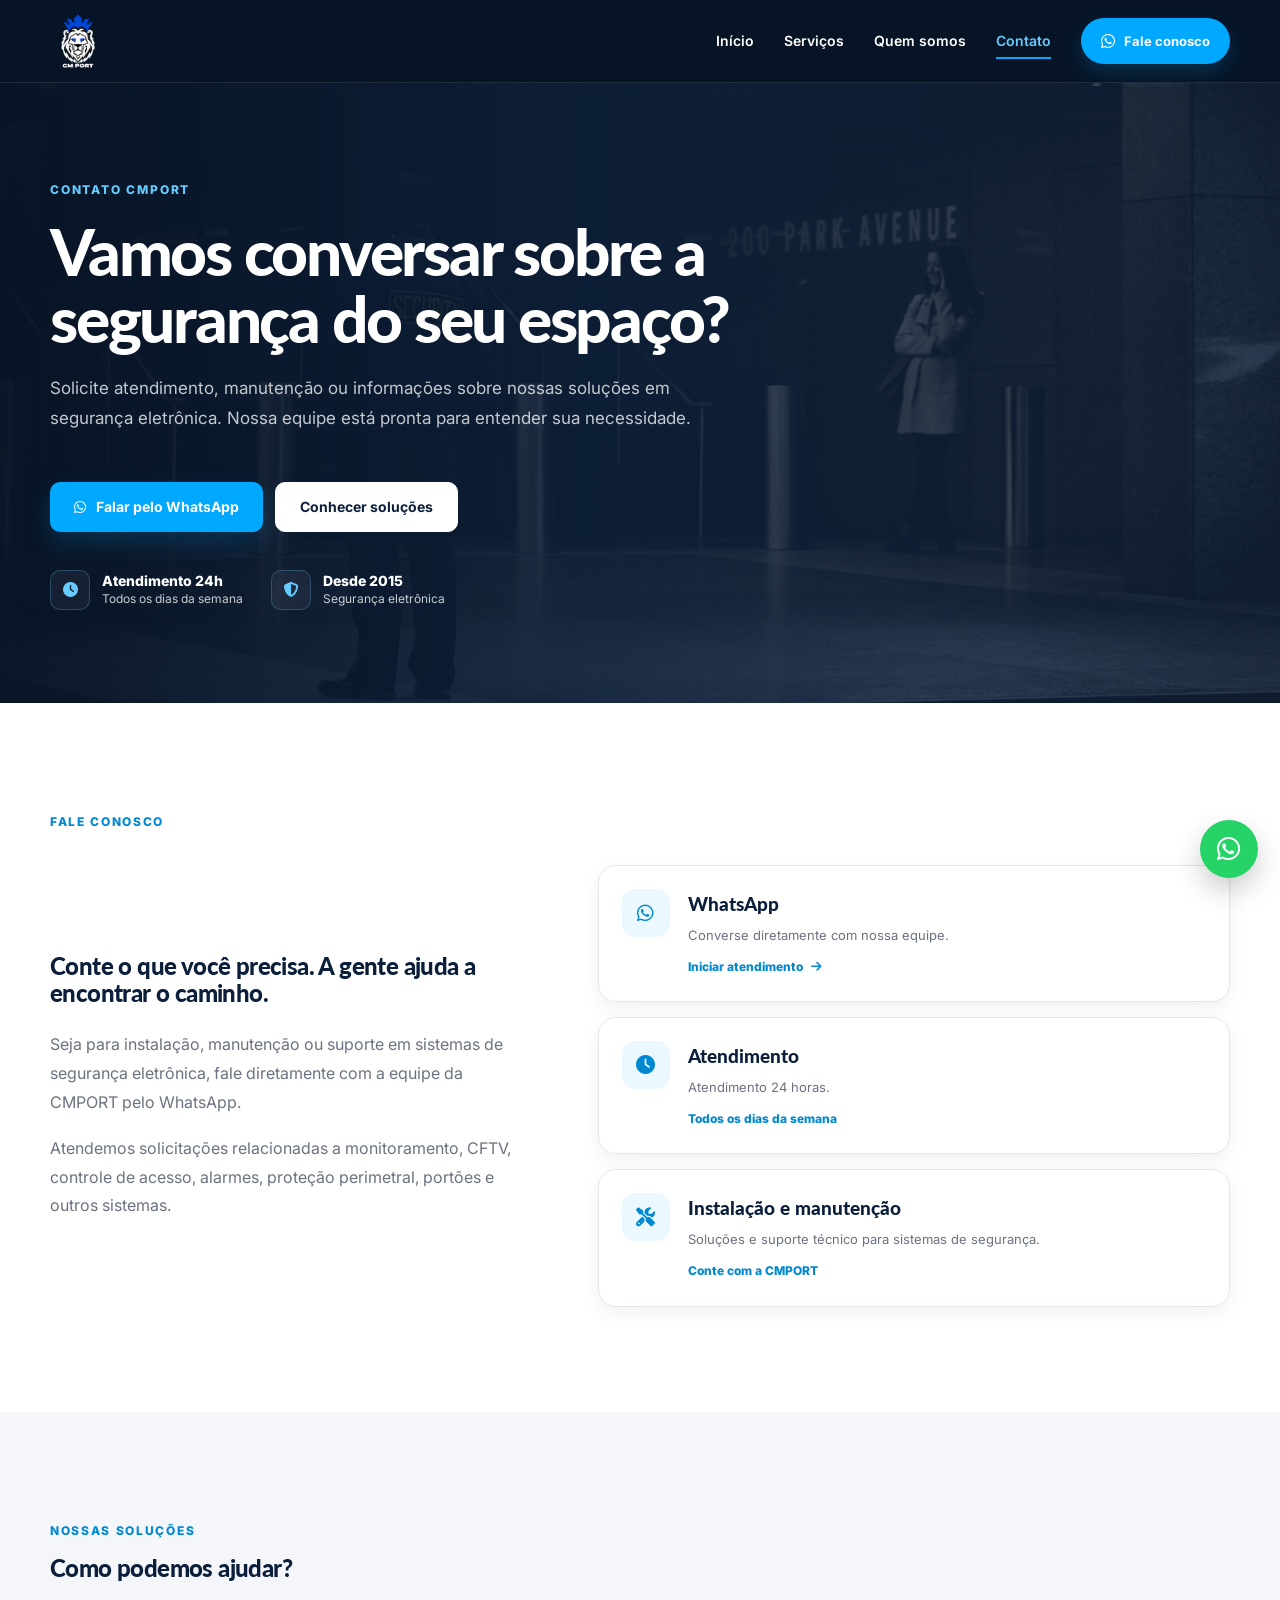
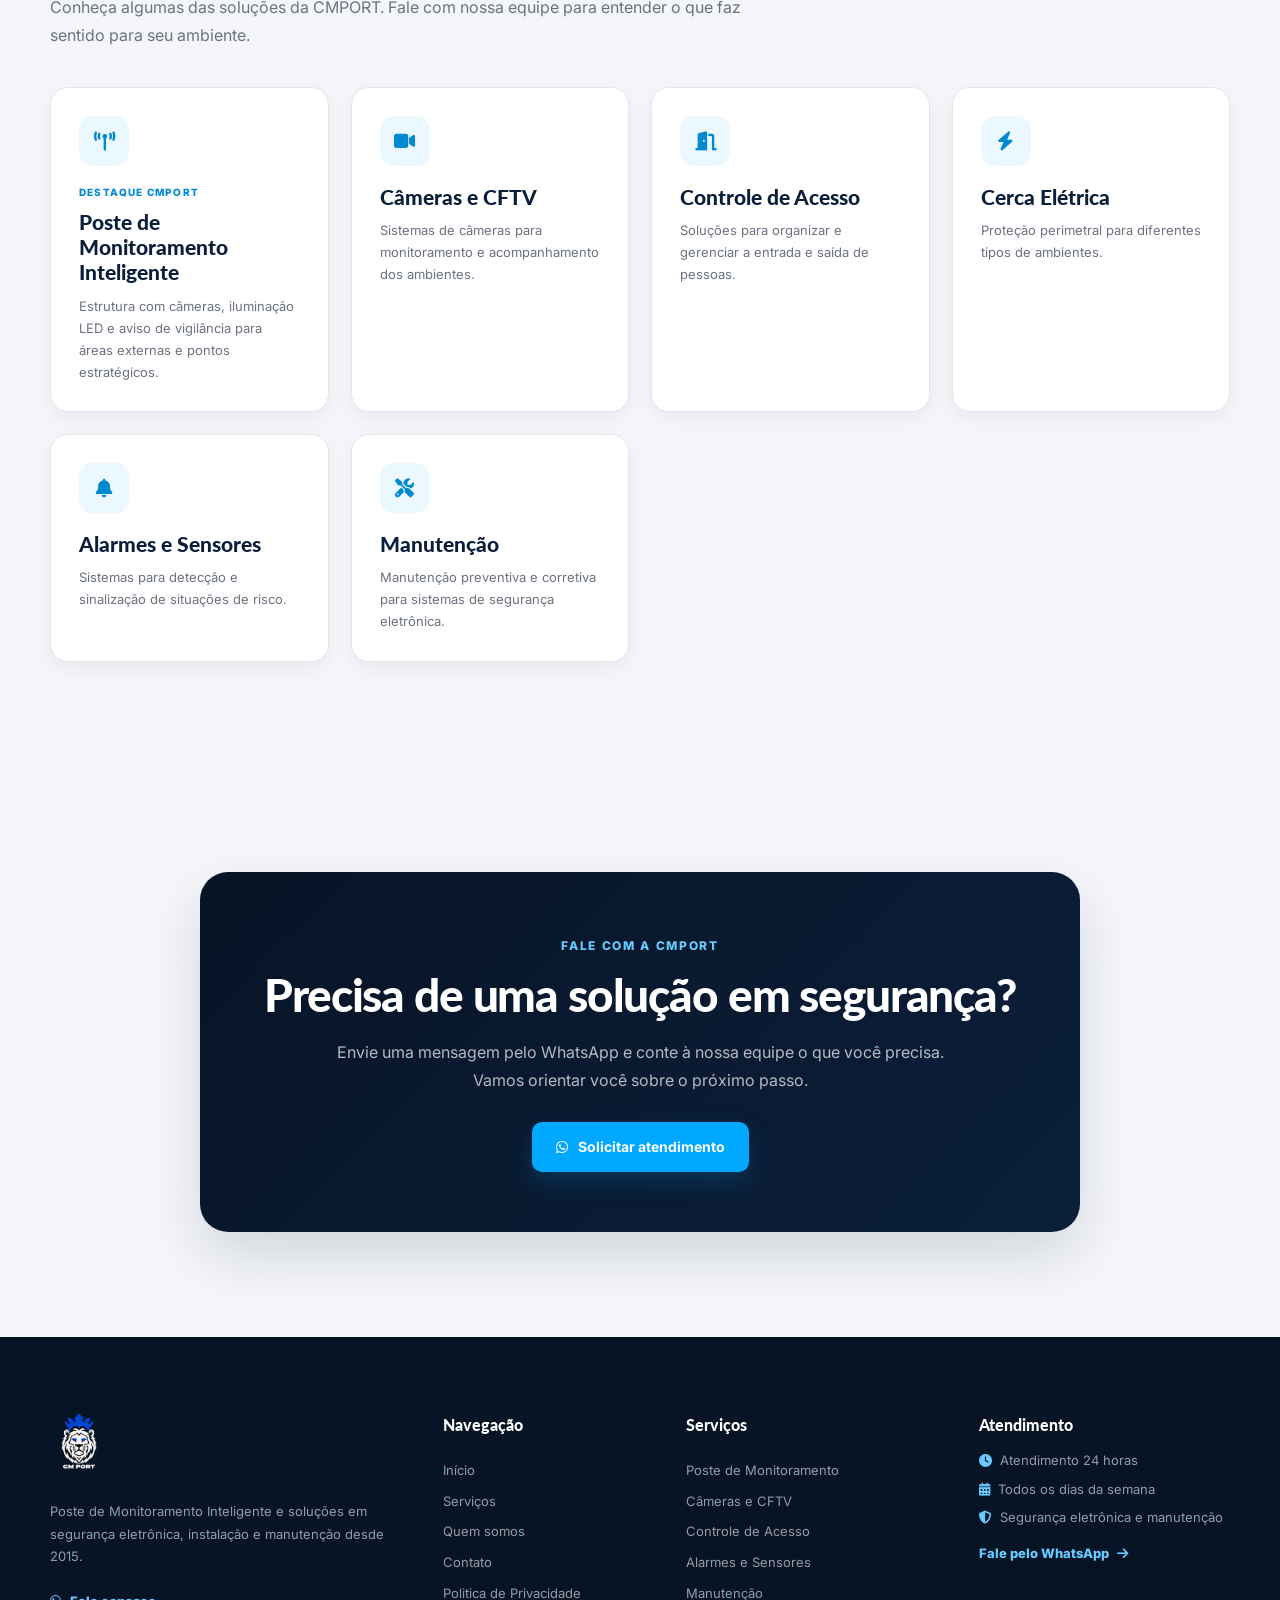
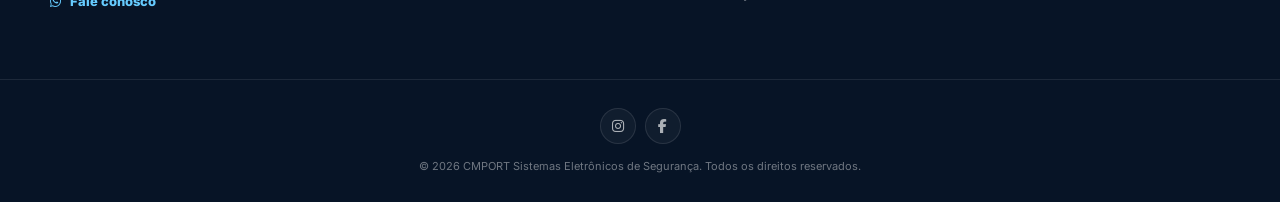
==== commit a964e9c6: "Update contato.html" ====
--- a/contato.html
+++ b/contato.html
@@ -1,364 +1,156 @@
 <!DOCTYPE html>
 <html lang="pt-BR">
 <head>
-<meta charset="UTF-8">
-<meta name="viewport" content="width=device-width, initial-scale=1.0">
-
-<title>Contato | CMPORT Segurança Eletrônica</title>
-
-<meta name="description" content="Entre em contato com a CMPORT para solicitar atendimento, manutenção e soluções em segurança eletrônica, CFTV, controle de acesso, alarmes e Poste de Monitoramento Inteligente.">
-<meta name="author" content="CMPORT Sistemas Eletrônicos de Segurança">
-<meta name="robots" content="index, follow">
-<meta name="theme-color" content="#0B1F3B">
-
-<link rel="canonical" href="https://www.cmport.com.br/contato.html">
-<link rel="icon" type="image/png" href="Logo.png">
-
-<meta property="og:type" content="website">
-<meta property="og:locale" content="pt_BR">
-<meta property="og:title" content="Contato | CMPORT Segurança Eletrônica">
-<meta property="og:description" content="Entre em contato com a CMPORT para solicitar atendimento, manutenção e soluções em segurança eletrônica.">
-<meta property="og:url" content="https://www.cmport.com.br/contato.html">
-<meta property="og:site_name" content="CMPORT Sistemas Eletrônicos de Segurança">
-<meta property="og:image" content="https://www.cmport.com.br/Logo.png">
-
-<meta name="twitter:card" content="summary">
-<meta name="twitter:title" content="Contato | CMPORT Segurança Eletrônica">
-<meta name="twitter:description" content="Solicite atendimento e conheça as soluções da CMPORT em segurança eletrônica e manutenção.">
-<meta name="twitter:image" content="https://www.cmport.com.br/Logo.png">
-
-<link rel="preconnect" href="https://fonts.googleapis.com">
-<link rel="preconnect" href="https://fonts.gstatic.com" crossorigin>
-<link rel="preconnect" href="https://cdnjs.cloudflare.com" crossorigin>
-<link rel="preload" as="image" href="Imagens/security-service-hero-img-bg.jpg" fetchpriority="high">
-
-<link href="https://fonts.googleapis.com/css2?family=Inter:wght@400;500;600;700;800&family=Lato:wght@400;700;900&display=swap" rel="stylesheet">
-
-<link rel="preload" href="https://cdnjs.cloudflare.com/ajax/libs/font-awesome/6.5.2/css/all.min.css" as="style" onload="this.onload=null;this.rel='stylesheet'">
-<noscript><link rel="stylesheet" href="https://cdnjs.cloudflare.com/ajax/libs/font-awesome/6.5.2/css/all.min.css"></noscript>
-<link rel="stylesheet" href="estilo.css">
-
-<script type="application/ld+json">
-{
-  "@context": "https://schema.org",
-  "@graph": [
+    <meta charset="UTF-8">
+    <meta name="viewport" content="width=device-width, initial-scale=1.0">
+    <title>Contato | CMPORT Segurança Eletrônica</title>
+    <meta name="description" content="Fale com a CMPORT para solicitar atendimento, manutenção ou conhecer o Poste de Monitoramento Inteligente e nossas soluções em segurança eletrônica.">
+    <meta name="author" content="CMPORT Sistemas Eletrônicos de Segurança">
+    <meta name="robots" content="index, follow">
+    <meta name="theme-color" content="#0B1F3B">
+    <link rel="canonical" href="https://www.cmport.com.br/contato.html">
+    <link rel="icon" type="image/png" href="Logo.png">
+    <meta property="og:type" content="website">
+    <meta property="og:locale" content="pt_BR">
+    <meta property="og:title" content="Contato | CMPORT Segurança Eletrônica">
+    <meta property="og:description" content="Solicite atendimento à CMPORT e conheça nossas soluções em monitoramento e segurança eletrônica.">
+    <meta property="og:url" content="https://www.cmport.com.br/contato.html">
+    <meta property="og:site_name" content="CMPORT Sistemas Eletrônicos de Segurança">
+    <meta property="og:image" content="https://www.cmport.com.br/Logo.png">
+    <meta name="twitter:card" content="summary">
+    <meta name="twitter:title" content="Contato | CMPORT Segurança Eletrônica">
+    <meta name="twitter:description" content="Fale com a CMPORT para solicitar atendimento e conhecer nossas soluções.">
+    <meta name="twitter:image" content="https://www.cmport.com.br/Logo.png">
+    <link rel="preconnect" href="https://fonts.googleapis.com">
+    <link rel="preconnect" href="https://fonts.gstatic.com" crossorigin>
+    <link href="https://fonts.googleapis.com/css2?family=Inter:wght@400;500;600;700;800&family=Lato:wght@400;700;900&display=swap" rel="stylesheet">
+    <link rel="stylesheet" href="https://cdnjs.cloudflare.com/ajax/libs/font-awesome/6.5.2/css/all.min.css">
+    <link rel="stylesheet" href="estilo.css">
+    <script type="application/ld+json">
     {
-      "@type": "Organization",
-      "@id": "https://www.cmport.com.br/#organization",
-      "name": "CMPORT Sistemas Eletrônicos de Segurança",
-      "url": "https://www.cmport.com.br/",
-      "logo": "https://www.cmport.com.br/Logo.png",
-      "image": "https://www.cmport.com.br/Logo.png",
-      "description": "Empresa de São Paulo especializada em segurança eletrônica, CFTV, controle de acesso, alarmes, cercas elétricas, portões, interfones, manutenção e Poste de Monitoramento Inteligente.",
-      "telephone": "+55 11 94034-1682",
-      "email": "comercial@cmport.com.br",
-      "foundingDate": "2015",
-      "address": {
-        "@type": "PostalAddress",
-        "addressLocality": "São Paulo",
-        "addressRegion": "SP",
-        "addressCountry": "BR"
-      },
-      "sameAs": [
-        "https://www.instagram.com/cmport_/",
-        "https://www.facebook.com/cmport.sistemas/"
-      ]
-    },
-    {
-      "@type": "WebSite",
-      "@id": "https://www.cmport.com.br/#website",
-      "url": "https://www.cmport.com.br/",
-      "name": "CMPORT Sistemas Eletrônicos de Segurança",
-      "publisher": {
-        "@id": "https://www.cmport.com.br/#organization"
-      },
-      "inLanguage": "pt-BR"
-    },
-    {
-      "@type": "ContactPage",
-      "@id": "https://www.cmport.com.br/contato.html#contact",
-      "url": "https://www.cmport.com.br/contato.html",
-      "name": "Contato | CMPORT Sistemas Eletrônicos de Segurança",
-      "isPartOf": {
-        "@id": "https://www.cmport.com.br/#website"
-      },
-      "about": {
-        "@id": "https://www.cmport.com.br/#organization"
-      },
-      "inLanguage": "pt-BR"
+      "@context":"https://schema.org",
+      "@type":"ContactPage",
+      "@id":"https://www.cmport.com.br/contato.html#contact",
+      "url":"https://www.cmport.com.br/contato.html",
+      "name":"Contato | CMPORT Sistemas Eletrônicos de Segurança",
+      "description":"Entre em contato com a CMPORT para solicitar atendimento e conhecer soluções em segurança eletrônica.",
+      "isPartOf":{"@id":"https://www.cmport.com.br/#website"},
+      "about":{"@id":"https://www.cmport.com.br/#organization"},
+      "inLanguage":"pt-BR"
     }
-  ]
-}
-</script>
+    </script>
 </head>
-
 <body>
-
 <header class="header">
     <div class="container header-container">
-
         <a href="index.html" class="logo" aria-label="CMPORT - Página inicial">
             <img src="Logo.png" alt="Logo da CMPORT Sistemas Eletrônicos de Segurança">
         </a>
-
         <button class="menu-toggle" type="button" aria-label="Abrir menu" aria-expanded="false">
             <i class="fa-solid fa-bars"></i>
         </button>
-
         <nav class="nav" aria-label="Navegação principal">
             <a href="index.html">Início</a>
             <a href="serviços.html">Serviços</a>
             <a href="quem-somos.html">Quem somos</a>
             <a href="contato.html" class="active" aria-current="page">Contato</a>
-
-            <a href="https://api.whatsapp.com/send?phone=5511940341682&text=Ol%C3%A1%2C%20gostaria%20de%20solicitar%20um%20atendimento%20da%20CMPORT."
-               class="nav-button"
-               target="_blank"
-               rel="noopener noreferrer"
-               aria-label="Falar com a CMPORT pelo WhatsApp">
-                <i class="fa-brands fa-whatsapp"></i>
-                Fale conosco
+            <a href="https://api.whatsapp.com/send?phone=5511940341682&text=Ol%C3%A1%2C%20vim%20pelo%20site%20da%20CMPORT%20e%20gostaria%20de%20solicitar%20atendimento." class="nav-button" target="_blank" rel="noopener noreferrer" aria-label="Falar com a CMPORT pelo WhatsApp">
+                <i class="fa-brands fa-whatsapp"></i> Fale conosco
             </a>
         </nav>
-
     </div>
 </header>
-
 <main>
-
-    <!-- HERO -->
-    <section class="hero">
+    <section class="hero contact-hero">
         <div class="container hero-container">
             <div class="hero-content">
-                <div class="hero-content-inner">
-                    <div class="hero-eyebrow"><span></span> CONTATO</div>
-                    <h1>Fale com a CMPORT.</h1>
-                    <p>
-                        Entre em contato conosco para solicitar atendimento,
-                        manutenção ou conhecer nossas soluções em segurança
-                        eletrônica e o Poste de Monitoramento Inteligente.
-                    </p>
-                    <div class="hero-buttons">
-                        <a href="WAURL" class="btn btn-primary" target="_blank" rel="noopener noreferrer"><i class="fa-brands fa-whatsapp"></i> Falar pelo WhatsApp</a>
-                        <a href="serviços.html" class="btn btn-outline">Conheça nossos serviços</a>
+                <span class="hero-eyebrow">CONTATO CMPORT</span>
+                <h1>Vamos conversar sobre a segurança do seu espaço?</h1>
+                <p>Solicite atendimento, manutenção ou informações sobre nossas soluções em segurança eletrônica. Nossa equipe está pronta para entender sua necessidade.</p>
+                <div class="hero-actions">
+                    <a href="https://api.whatsapp.com/send?phone=5511940341682&text=Ol%C3%A1%2C%20vim%20pelo%20site%20da%20CMPORT%20e%20gostaria%20de%20solicitar%20atendimento." class="btn btn-primary" target="_blank" rel="noopener noreferrer">
+                        <i class="fa-brands fa-whatsapp"></i> Falar pelo WhatsApp
+                    </a>
+                    <a href="serviços.html" class="btn btn-secondary">Conhecer soluções</a>
+                </div>
+                <div class="hero-trust">
+                    <div class="trust-item"><i class="fa-solid fa-clock"></i><span><strong>Atendimento 24h</strong>Todos os dias da semana</span></div>
+                    <div class="trust-item"><i class="fa-solid fa-shield-halved"></i><span><strong>Desde 2015</strong>Segurança eletrônica</span></div>
+                </div>
+            </div>
+        </div>
+    </section>
+
+    <section class="contact-section">
+        <div class="container">
+            <span class="section-label">FALE CONOSCO</span>
+            <div class="contact-grid">
+                <div class="contact-content">
+                    <h2 class="section-heading">Conte o que você precisa. A gente ajuda a encontrar o caminho.</h2>
+                    <p>Seja para instalação, manutenção ou suporte em sistemas de segurança eletrônica, fale diretamente com a equipe da CMPORT pelo WhatsApp.</p>
+                    <p>Atendemos solicitações relacionadas a monitoramento, CFTV, controle de acesso, alarmes, proteção perimetral, portões e outros sistemas.</p>
+                </div>
+                <div class="contact-cards">
+                    <a href="https://api.whatsapp.com/send?phone=5511940341682&text=Ol%C3%A1%2C%20vim%20pelo%20site%20da%20CMPORT%20e%20gostaria%20de%20solicitar%20atendimento." class="contact-card" target="_blank" rel="noopener noreferrer" aria-label="Iniciar atendimento com a CMPORT pelo WhatsApp">
+                        <div class="contact-icon"><i class="fa-brands fa-whatsapp"></i></div>
+                        <div><h3>WhatsApp</h3><p>Converse diretamente com nossa equipe.</p><span>Iniciar atendimento <i class="fa-solid fa-arrow-right"></i></span></div>
+                    </a>
+                    <div class="contact-card">
+                        <div class="contact-icon"><i class="fa-solid fa-clock"></i></div>
+                        <div><h3>Atendimento</h3><p>Atendimento 24 horas.</p><span>Todos os dias da semana</span></div>
                     </div>
-                    <div class="hero-trust">
-                        <div class="trust-item"><i class="fa-solid fa-clock"></i><span><strong>24 horas</strong> Atendimento</span></div>
-                        <div class="trust-item"><i class="fa-solid fa-calendar-days"></i><span><strong>7 dias</strong> De segunda a segunda</span></div>
+                    <div class="contact-card">
+                        <div class="contact-icon"><i class="fa-solid fa-screwdriver-wrench"></i></div>
+                        <div><h3>Instalação e manutenção</h3><p>Soluções e suporte técnico para sistemas de segurança.</p><span>Conte com a CMPORT</span></div>
                     </div>
                 </div>
             </div>
         </div>
     </section>
 
-    <!-- CONTATO -->
-    <section class="contact-section">
+    <section class="contact-services">
         <div class="container">
-            <div class="section-label">FALE CONOSCO</div>
-            <div class="contact-grid">
-
-                <div class="contact-content">
-                    <h2 class="section-heading">Estamos à disposição para atender você.</h2>
-                    <p>Precisa de manutenção, instalação ou suporte em sistemas de segurança eletrônica? Entre em contato com a CMPORT e fale diretamente com nossa equipe.</p>
-                    <p>Nosso atendimento funciona 24 horas, de segunda a segunda, para oferecer suporte às diferentes necessidades dos nossos clientes.</p>
-                </div>
-
-                <div class="contact-cards">
-
-                    <a href="https://api.whatsapp.com/send?phone=5511940341682&text=Ol%C3%A1%2C%20gostaria%20de%20solicitar%20um%20atendimento%20da%20CMPORT." class="contact-card" target="_blank" rel="noopener noreferrer">
-                        <div class="contact-icon"><i class="fa-brands whatsapp"></i></div>
-                        <div><h3>WhatsApp</h3><p>(11) 94034-1682</p><span>Iniciar atendimento</span></div>
-                    </a>
-
-                    <a href="mailto:comercial@cmport.com.br" class="contact-card">
-                        <div class="contact-icon"><i class="fa-solid envelope"></i></div>
-                        <div><h3>E-mail</h3><p>comercial@cmport.com.br</p><span>Enviar e-mail</span></div>
-                    </a>
-
-                    <a href="https://www.instagram.com/cmport_/" class="contact-card" target="_blank" rel="noopener noreferrer">
-                        <div class="contact-icon"><i class="fa-brands instagram"></i></div>
-                        <div><h3>Instagram</h3><p>@cmport_</p><span>Ver perfil</span></div>
-                    </a>
-
-                    <div class="contact-card">
-                        <div class="contact-icon"><i class="fa-solid clock"></i></div>
-                        <div><h3>Atendimento</h3><p>Atendimento 24 horas</p><span>De segunda a segunda</span></div>
-                    </div>
-                </div>
-
+            <span class="section-label">NOSSAS SOLUÇÕES</span>
+            <h2 class="section-heading">Como podemos ajudar?</h2>
+            <p class="section-description">Conheça algumas das soluções da CMPORT. Fale com nossa equipe para entender o que faz sentido para seu ambiente.</p>
+            <div class="services-grid">
+                <article class="service-card contact-featured-card">
+                    <div class="service-content"><div class="service-icon"><i class="fa-solid fa-tower-broadcast"></i></div><span class="service-category">DESTAQUE CMPORT</span><h3>Poste de Monitoramento Inteligente</h3><p>Estrutura com câmeras, iluminação LED e aviso de vigilância para áreas externas e pontos estratégicos.</p></div>
+                </article>
+                <article class="service-card"><div class="service-content"><div class="service-icon"><i class="fa-solid fa-video"></i></div><h3>Câmeras e CFTV</h3><p>Sistemas de câmeras para monitoramento e acompanhamento dos ambientes.</p></div></article>
+                <article class="service-card"><div class="service-content"><div class="service-icon"><i class="fa-solid fa-door-open"></i></div><h3>Controle de Acesso</h3><p>Soluções para organizar e gerenciar a entrada e saída de pessoas.</p></div></article>
+                <article class="service-card"><div class="service-content"><div class="service-icon"><i class="fa-solid fa-bolt"></i></div><h3>Cerca Elétrica</h3><p>Proteção perimetral para diferentes tipos de ambientes.</p></div></article>
+                <article class="service-card"><div class="service-content"><div class="service-icon"><i class="fa-solid fa-bell"></i></div><h3>Alarmes e Sensores</h3><p>Sistemas para detecção e sinalização de situações de risco.</p></div></article>
+                <article class="service-card"><div class="service-content"><div class="service-icon"><i class="fa-solid fa-screwdriver-wrench"></i></div><h3>Manutenção</h3><p>Manutenção preventiva e corretiva para sistemas de segurança eletrônica.</p></div></article>
             </div>
         </div>
     </section>
 
-    <!-- SERVIÇOS -->
-    <section class="contact-services">
-        <div class="container">
-            <div class="section-label">NOSSAS SOLUÇÕES</div>
-            <h2 class="section-heading">Podemos ajudar com diferentes necessidades.</h2>
-            <p class="section-description">Entre em contato para saber mais sobre nossos serviços de segurança eletrônica e manutenção.</p>
-            <div class="services-grid">
-
-                <article class="service-card">
-                    <div class="service-content">
-                        <div class="service-icon"><i class="fa-solid fa-tower-broadcast"></i></div>
-                        <h3>Poste de Monitoramento Inteligente</h3>
-                        <p>Câmeras, iluminação LED e aviso de vigilância para áreas externas.</p>
-                    </div>
-                </article>
-
-                <article class="service-card">
-                    <div class="service-content">
-                        <div class="service-icon"><i class="fa-solid fa-video"></i></div>
-                        <h3>Câmeras e CFTV</h3>
-                        <p>Sistemas de câmeras para acompanhamento e gravação de imagens.</p>
-                    </div>
-                </article>
-
-                <article class="service-card">
-                    <div class="service-content">
-                        <div class="service-icon"><i class="fa-solid fa-door-open"></i></div>
-                        <h3>Controle de Acesso</h3>
-                        <p>Reconhecimento facial, biometria e tag para controle de entrada.</p>
-                    </div>
-                </article>
-
-                <article class="service-card">
-                    <div class="service-content">
-                        <div class="service-icon"><i class="fa-solid fa-screwdriver-wrench"></i></div>
-                        <h3>Manutenção</h3>
-                        <p>Preventiva mensal, corretiva e chamados 24 horas.</p>
-                    </div>
-                </article>
-            </div>
-        </div>
-    </section>
-
-    <!-- CTA -->
     <section class="final-cta">
         <div class="container">
             <div class="final-cta-content">
-                <div class="section-label">ATENDIMENTO CMPORT</div>
-                <h2>Precisa de atendimento?</h2>
-                <p>Fale com a CMPORT pelo WhatsApp e solicite atendimento para sua necessidade.</p>
-                <a href="https://api.whatsapp.com/send?phone=5511940341682&text=Ol%C3%A1%2C%20gostaria%20de%20solicitar%20um%20atendimento%20da%20CMPORT." class="btn btn-primary" target="_blank" rel="noopener noreferrer"><i class="fa-brands fa-whatsapp"></i> Falar pelo WhatsApp</a>
+                <span class="section-label">FALE COM A CMPORT</span>
+                <h2>Precisa de uma solução em segurança?</h2>
+                <p>Envie uma mensagem pelo WhatsApp e conte à nossa equipe o que você precisa. Vamos orientar você sobre o próximo passo.</p>
+                <a href="https://api.whatsapp.com/send?phone=5511940341682&text=Ol%C3%A1%2C%20vim%20pelo%20site%20da%20CMPORT%20e%20gostaria%20de%20solicitar%20atendimento." class="btn btn-primary" target="_blank" rel="noopener noreferrer"><i class="fa-brands fa-whatsapp"></i> Solicitar atendimento</a>
             </div>
         </div>
     </section>
 </main>
-
-<!-- RODAPÉ -->
 <footer class="footer">
-
     <div class="container footer-container">
-
         <div class="footer-brand">
-            <a href="index.html" class="footer-logo" aria-label="CMPORT - Página inicial">
-                <img src="Logo.png" alt="CMPORT Sistemas Eletrônicos de Segurança">
-            </a>
-            <p>
-                Sistemas eletrônicos de segurança, monitoramento,
-                manutenção e suporte técnico desde 2015.
-            </p>
-            <a href="https://api.whatsapp.com/send?phone=5511940341682&text=Ol%C3%A1%2C%20gostaria%20de%20solicitar%20um%20atendimento%20da%20CMPORT." class="footer-whatsapp" target="_blank" rel="noopener noreferrer">
-                <i class="fa-brands fa-whatsapp"></i>
-                Fale conosco
-            </a>
+            <a href="index.html" class="footer-logo" aria-label="CMPORT - Página inicial"><img src="Logo.png" alt="CMPORT Sistemas Eletrônicos de Segurança"></a>
+            <p>Poste de Monitoramento Inteligente e soluções em segurança eletrônica, instalação e manutenção desde 2015.</p>
+            <a href="https://api.whatsapp.com/send?phone=5511940341682&text=Ol%C3%A1%2C%20vim%20pelo%20site%20da%20CMPORT%20e%20gostaria%20de%20solicitar%20atendimento." class="footer-whatsapp" target="_blank" rel="noopener noreferrer"><i class="fa-brands fa-whatsapp"></i> Fale conosco</a>
         </div>
-
-        <div class="footer-column">
-            <h3>Navegação</h3>
-            <a href="index.html">Início</a>
-            <a href="serviços.html">Serviços</a>
-            <a href="quem-somos.html">Quem somos</a>
-            <a href="contato.html">Contato</a>
-            <a href="politica.html">Política de Privacidade</a>
-            <a href="#" data-cookie-settings>Preferências de cookies</a>
-        </div>
-
-        <div class="footer-column">
-            <h3>Serviços</h3>
-            <a href="index.html#poste-monitoramento">Poste de Monitoramento</a>
-            <a href="serviços.html">Câmeras e CFTV</a>
-            <a href="serviços.html">Controle de Acesso</a>
-            <a href="serviços.html">Cerca Elétrica</a>
-            <a href="serviços.html">Alarmes e Sensores</a>
-            <a href="serviços.html">Portões e Cancelas</a>
-        </div>
-
-        <div class="footer-contact">
-            <h3>Atendimento</h3>
-            <span><i class="fa-solid fa-clock"></i> Atendimento 24 horas</span>
-            <span><i class="fa-solid fa-calendar-days"></i> De segunda a segunda</span>
-            <span><i class="fa-solid fa-phone"></i> (11) 94034-1682</span>
-            <span><i class="fa-solid fa-envelope"></i> comercial@cmport.com.br</span>
-            <a href="contato.html" class="footer-contact-link">
-                Entre em contato
-                <i class="fa-solid fa-arrow-right"></i>
-            </a>
-        </div>
-
+        <div class="footer-column"><h3>Navegação</h3><a href="index.html">Início</a><a href="serviços.html">Serviços</a><a href="quem-somos.html">Quem somos</a><a href="contato.html">Contato</a><a href="politica.html">Politica de Privacidade</a></div>
+        <div class="footer-column"><h3>Serviços</h3><a href="serviços.html">Poste de Monitoramento</a><a href="serviços.html">Câmeras e CFTV</a><a href="serviços.html">Controle de Acesso</a><a href="serviços.html">Alarmes e Sensores</a><a href="serviços.html">Manutenção</a></div>
+        <div class="footer-contact"><h3>Atendimento</h3><span><i class="fa-solid fa-clock"></i> Atendimento 24 horas</span><span><i class="fa-solid fa-calendar-days"></i> Todos os dias da semana</span><span><i class="fa-solid fa-shield-halved"></i> Segurança eletrônica e manutenção</span><a href="https://api.whatsapp.com/send?phone=5511940341682&text=Ol%C3%A1%2C%20vim%20pelo%20site%20da%20CMPORT%20e%20gostaria%20de%20solicitar%20atendimento." class="footer-contact-link" target="_blank" rel="noopener noreferrer">Fale pelo WhatsApp <i class="fa-solid fa-arrow-right"></i></a></div>
     </div>
-
-    <div class="footer-bottom">
-        <div class="container footer-bottom-inner">
-            <div class="footer-social">
-                <a href="https://www.instagram.com/cmport_/" target="_blank" rel="noopener noreferrer" aria-label="Instagram da CMPORT"><i class="fa-brands fa-instagram"></i></a>
-                <a href="https://www.facebook.com/cmport.sistemas/" target="_blank" rel="noopener noreferrer" aria-label="Facebook da CMPORT"><i class="fa-brands fa-facebook-f"></i></a>
-            </div>
-            <p>© 2026 CMPORT Sistemas Eletrônicos de Segurança. Todos os direitos reservados.</p>
-        </div>
-    </div>
-
+    <div class="footer-bottom"><div class="container footer-bottom-inner"><div class="footer-social"><a href="https://www.instagram.com/cmport_/" target="_blank" rel="noopener noreferrer" aria-label="Instagram da CMPORT"><i class="fa-brands fa-instagram"></i></a><a href="https://www.facebook.com/cmport.sistemas/" target="_blank" rel="noopener noreferrer" aria-label="Facebook da CMPORT"><i class="fa-brands fa-facebook-f"></i></a></div><p>© 2026 CMPORT Sistemas Eletrônicos de Segurança. Todos os direitos reservados.</p></div></div>
 </footer>
-
-<!-- WHATSAPP FLUTUANTE -->
-<a href="https://api.whatsapp.com/send?phone=5511940341682&text=Ol%C3%A1%2C%20gostaria%20de%20solicitar%20um%20atendimento%20da%20CMPORT."
-   class="whatsapp-float"
-   target="_blank"
-   rel="noopener noreferrer"
-   aria-label="Falar com a CMPORT pelo WhatsApp">
-    <i class="fa-brands fa-whatsapp"></i>
-</a>
-
-<!-- AVISO DE COOKIES -->
-<div class="cookie-banner" id="cookie-banner" role="dialog" aria-labelledby="cookie-banner-title" aria-describedby="cookie-banner-text" hidden>
-    <h2 id="cookie-banner-title">Sua privacidade</h2>
-    <p id="cookie-banner-text">
-        Utilizamos cookies essenciais para o funcionamento do site e, com a sua
-        autorização, cookies de análise e marketing. Saiba mais na
-        <a href="politica.html">Política de Privacidade</a>.
-    </p>
-    <div class="cookie-actions">
-        <button type="button" id="cookie-reject" class="cookie-reject">Rejeitar</button>
-        <button type="button" id="cookie-settings" class="cookie-settings">Personalizar</button>
-        <button type="button" id="cookie-accept" class="cookie-accept">Aceitar</button>
-    </div>
-</div>
-
-<div class="cookie-preferences" id="cookie-preferences" hidden>
-    <div class="cookie-preferences-panel" role="dialog" aria-modal="true" aria-labelledby="cookie-preferences-title">
-        <h2 id="cookie-preferences-title">Preferências de cookies</h2>
-        <p>Escolha quais categorias de cookies você autoriza. Você pode alterar a decisão a qualquer momento.</p>
-        <label class="cookie-essential">
-            <input type="checkbox" checked disabled>
-            <span><strong>Essenciais</strong><br>Necessários para o funcionamento do site. Sempre ativos.</span>
-        </label>
-        <label class="cookie-essential">
-            <input type="checkbox" id="cookie-analytics">
-            <span><strong>Análise</strong><br>Ajudam a entender como o site é utilizado.</span>
-        </label>
-        <label class="cookie-essential">
-            <input type="checkbox" id="cookie-marketing">
-            <span><strong>Marketing</strong><br>Usados para campanhas e comunicação relevante.</span>
-        </label>
-        <div class="cookie-actions">
-            <button type="button" id="cookie-cancel">Cancelar</button>
-            <button type="button" id="cookie-save" class="cookie-accept">Salvar preferências</button>
-        </div>
-    </div>
-</div>
-
+<a href="https://api.whatsapp.com/send?phone=5511940341682&text=Ol%C3%A1%2C%20vim%20pelo%20site%20da%20CMPORT%20e%20gostaria%20de%20solicitar%20atendimento." class="whatsapp-float" target="_blank" rel="noopener noreferrer" aria-label="Falar com a CMPORT pelo WhatsApp"><i class="fa-brands fa-whatsapp"></i></a>
 <script src="script.js"></script>
-
 </body>
 </html>
--- a/estilo.css
+++ b/estilo.css
@@ -3215,6 +3215,49 @@
         font-size: 32px;
     }
 
+   /* ---------- Menu do celular: fundo escuro e links legíveis ---------- */
+
+@media (max-width: 768px) {
+
+    .header .nav {
+        background: var(--navy-dark, #071426) !important;
+
+        border: 1px solid rgba(255, 255, 255, 0.12) !important;
+
+        box-shadow: 0 24px 60px rgba(0, 0, 0, 0.45) !important;
+    }
+
+    .header .nav > a:not(.nav-button) {
+        color: var(--white, #FFFFFF) !important;
+
+        background: transparent !important;
+    }
+
+    .header .nav > a:not(.nav-button):hover,
+    .header .nav > a.active:not(.nav-button) {
+        color: var(--blue-light, #66CCFF) !important;
+
+        background: rgba(255, 255, 255, 0.08) !important;
+    }
+}
+
+
+/* ---------- Foco visível para navegação por teclado ---------- */
+
+a:focus-visible,
+button:focus-visible {
+    outline: 3px solid var(--blue-light, #66CCFF);
+
+    outline-offset: 3px;
+}
+
+
+/* ---------- Rodapé: links de contato legíveis ---------- */
+
+.footer-contact span {
+    word-break: break-word;
+}
+
     .number-card h3 {
         font-size: 12px;
     }
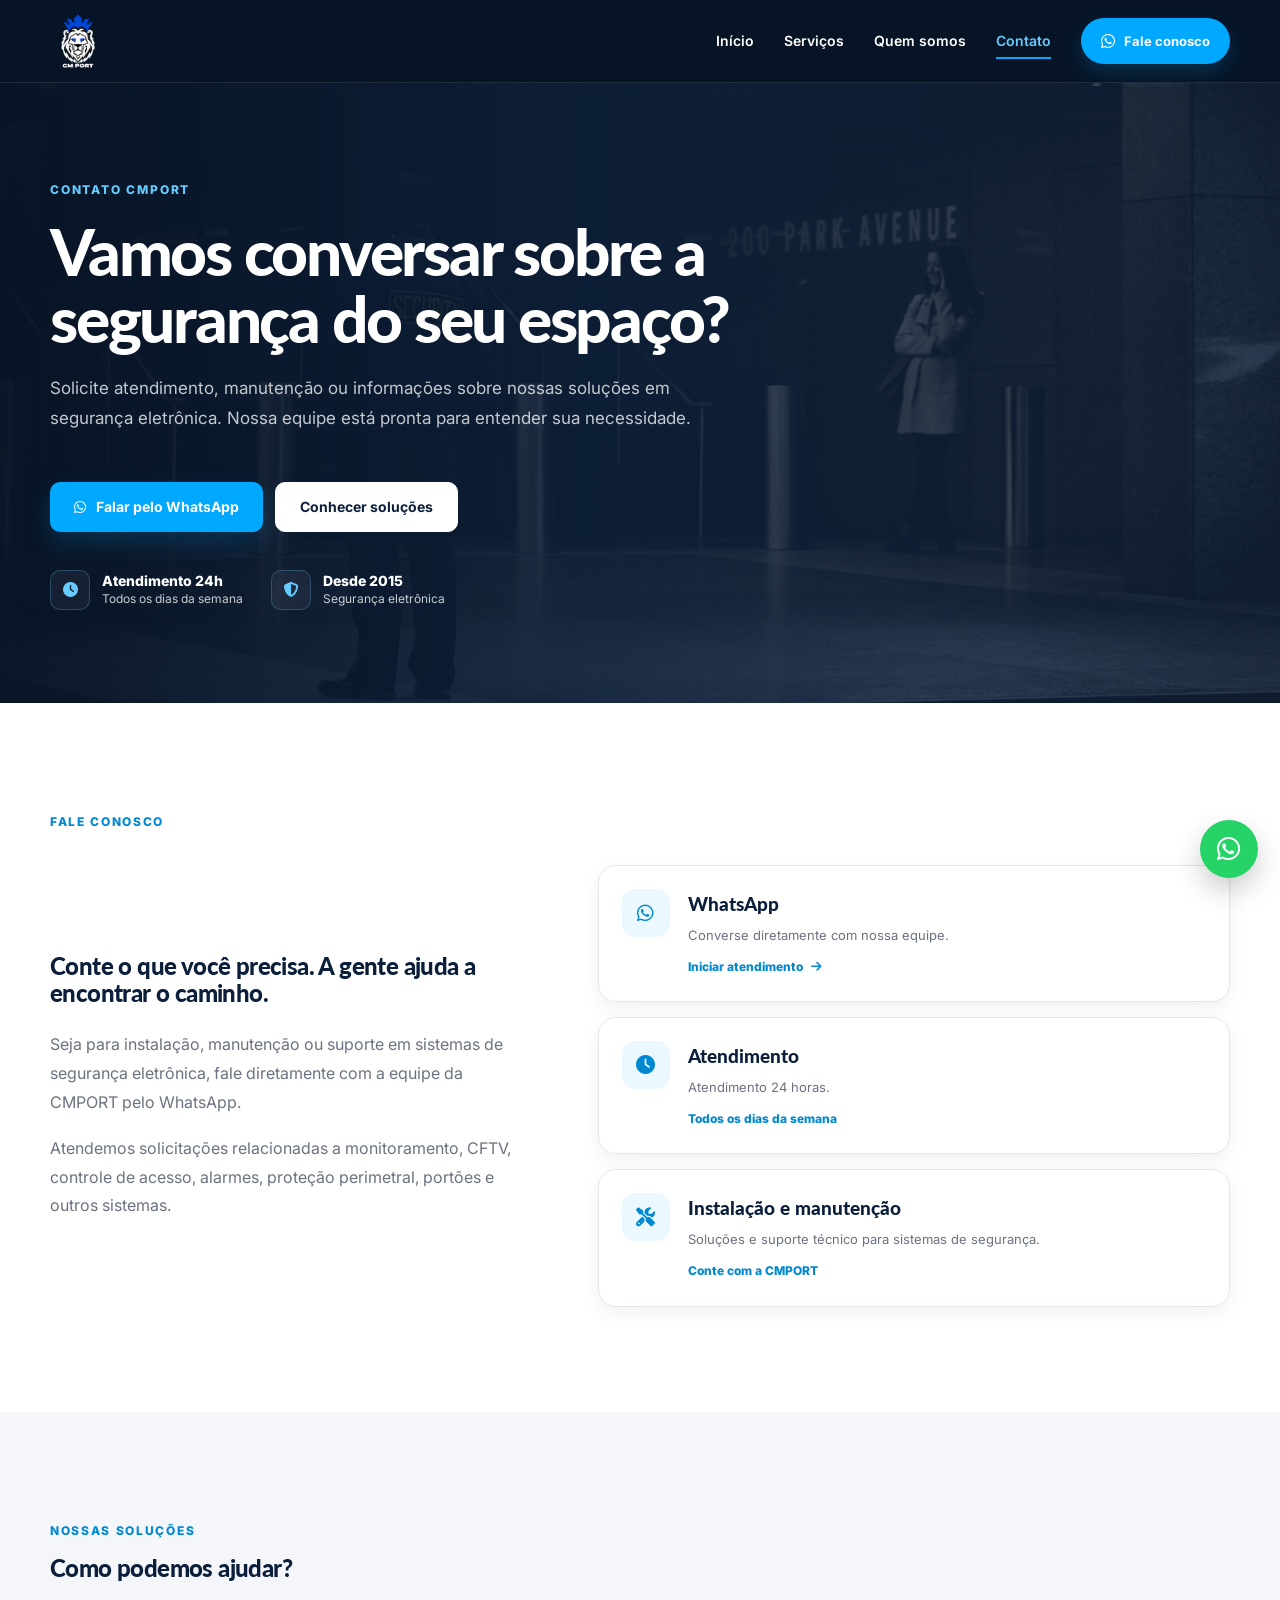
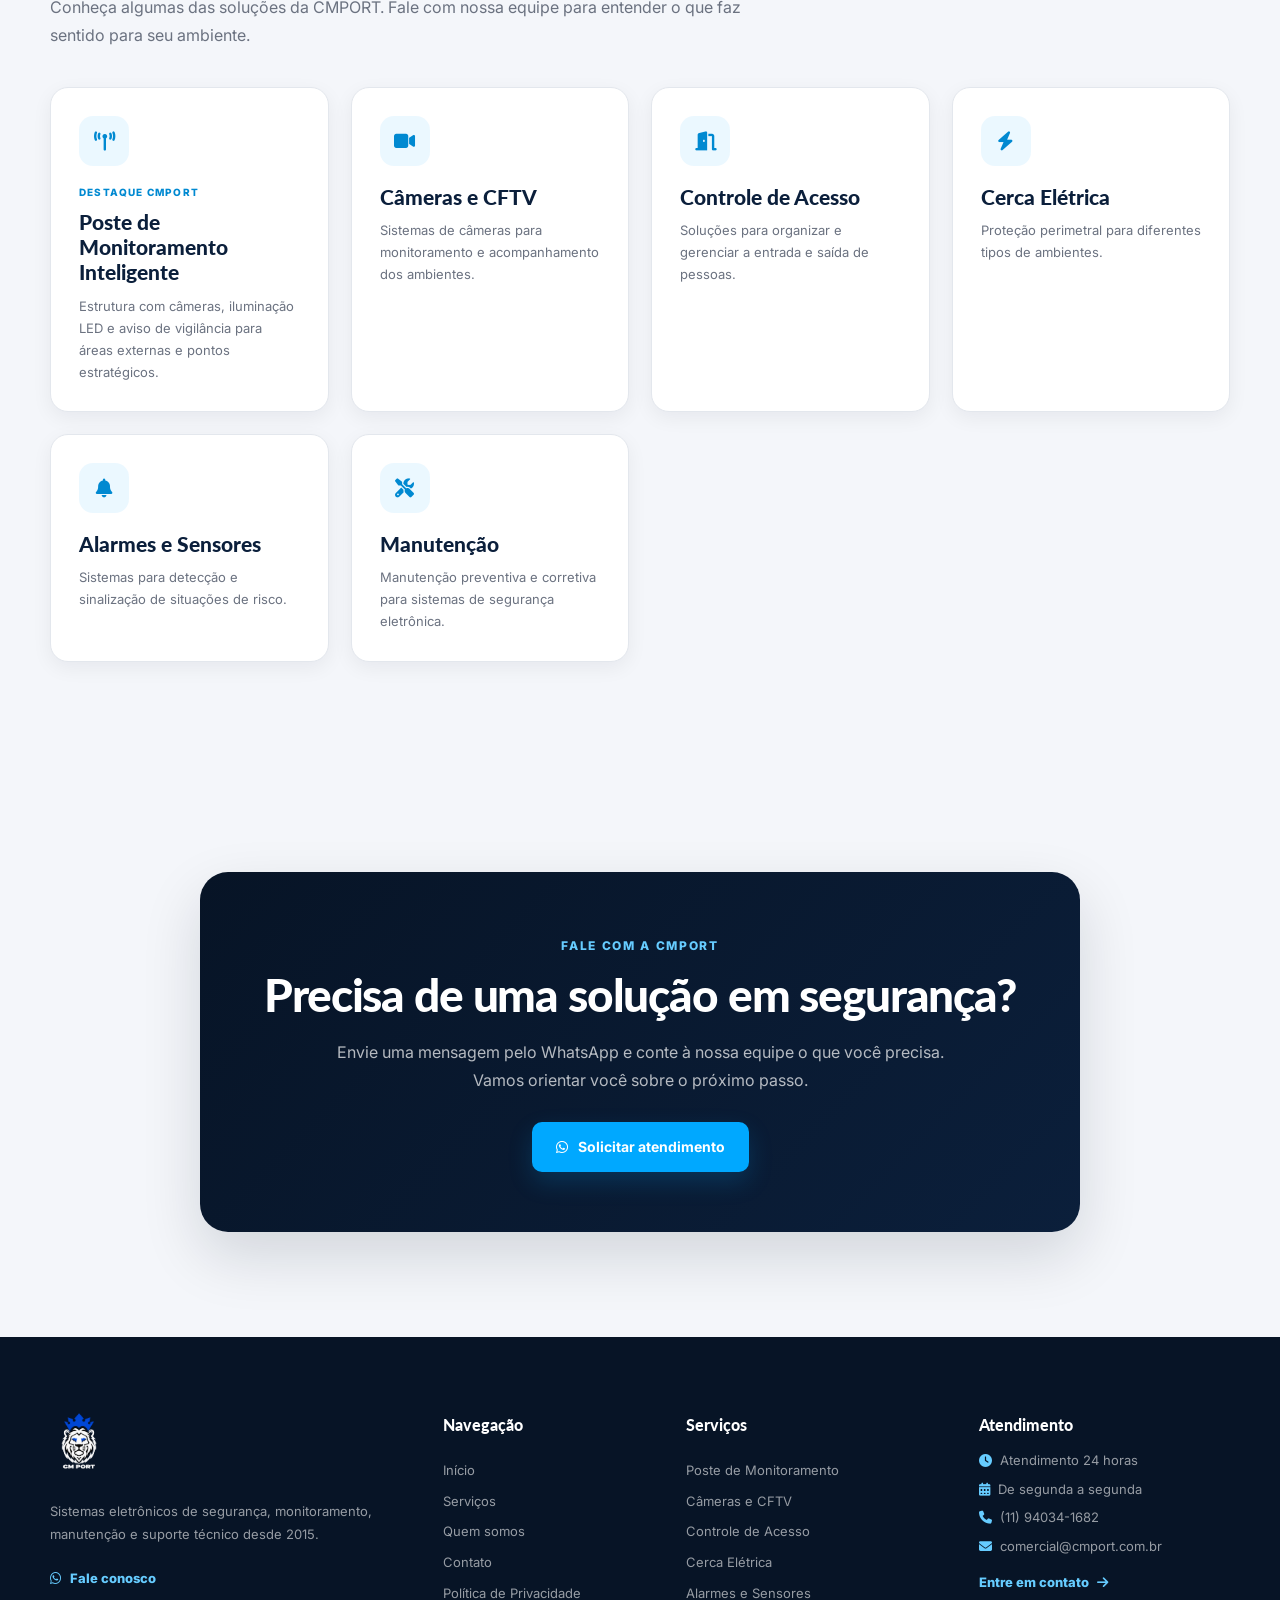
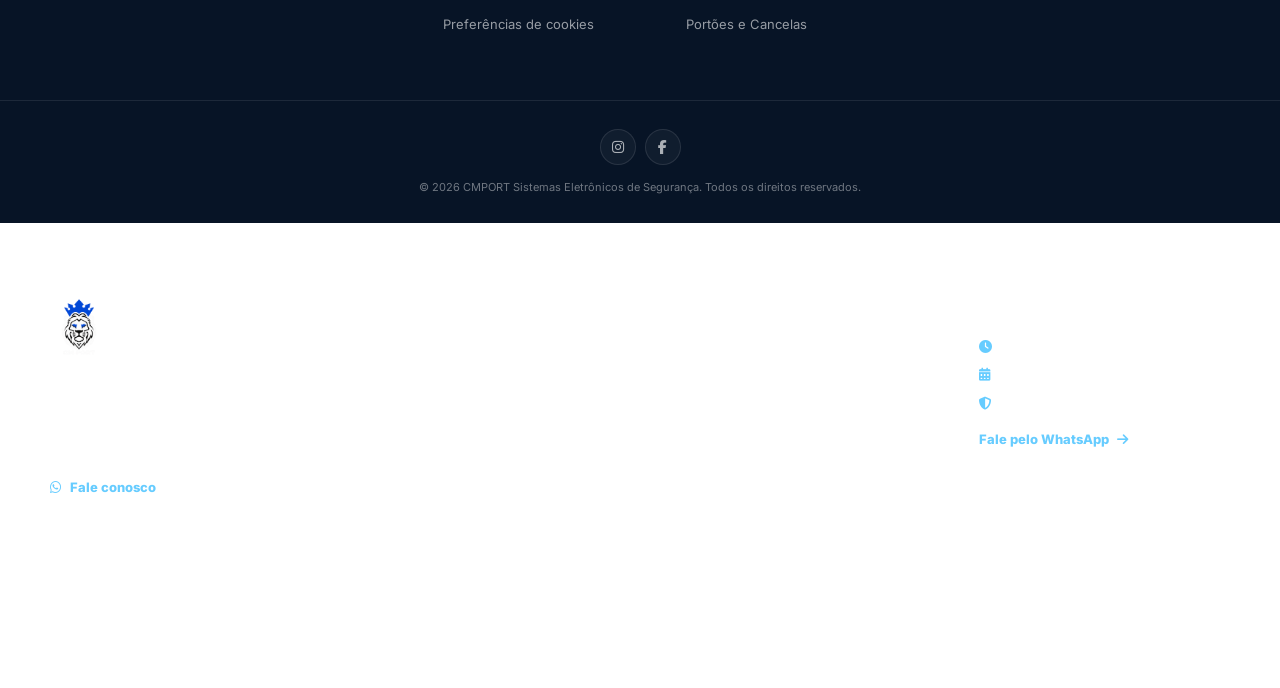
==== commit 589e5288: "Revise footer section with updated details Updated footer content with new branding and contact info" ====
--- a/contato.html
+++ b/contato.html
@@ -138,6 +138,68 @@
     </section>
 </main>
 <footer class="footer">
+
+    <div class="container footer-container">
+
+        <div class="footer-brand">
+            <a href="index.html" class="footer-logo" aria-label="CMPORT - Página inicial">
+                <img src="Logo.png" alt="CMPORT Sistemas Eletrônicos de Segurança">
+            </a>
+            <p>
+                Sistemas eletrônicos de segurança, monitoramento,
+                manutenção e suporte técnico desde 2015.
+            </p>
+            <a href="https://api.whatsapp.com/send?phone=5511940341682&text=Ol%C3%A1%2C%20gostaria%20de%20solicitar%20um%20atendimento%20da%20CMPORT." class="footer-whatsapp" target="_blank" rel="noopener noreferrer">
+                <i class="fa-brands fa-whatsapp"></i>
+                Fale conosco
+            </a>
+        </div>
+
+        <div class="footer-column">
+            <h3>Navegação</h3>
+            <a href="index.html">Início</a>
+            <a href="serviços.html">Serviços</a>
+            <a href="quem-somos.html">Quem somos</a>
+            <a href="contato.html">Contato</a>
+            <a href="politica.html">Política de Privacidade</a>
+            <a href="#" data-cookie-settings>Preferências de cookies</a>
+        </div>
+
+        <div class="footer-column">
+            <h3>Serviços</h3>
+            <a href="index.html#poste-monitoramento">Poste de Monitoramento</a>
+            <a href="serviços.html">Câmeras e CFTV</a>
+            <a href="serviços.html">Controle de Acesso</a>
+            <a href="serviços.html">Cerca Elétrica</a>
+            <a href="serviços.html">Alarmes e Sensores</a>
+            <a href="serviços.html">Portões e Cancelas</a>
+        </div>
+
+        <div class="footer-contact">
+            <h3>Atendimento</h3>
+            <span><i class="fa-solid fa-clock"></i> Atendimento 24 horas</span>
+            <span><i class="fa-solid fa-calendar-days"></i> De segunda a segunda</span>
+            <span><i class="fa-solid fa-phone"></i> (11) 94034-1682</span>
+            <span><i class="fa-solid fa-envelope"></i> comercial@cmport.com.br</span>
+            <a href="contato.html" class="footer-contact-link">
+                Entre em contato
+                <i class="fa-solid fa-arrow-right"></i>
+            </a>
+        </div>
+
+    </div>
+
+    <div class="footer-bottom">
+        <div class="container footer-bottom-inner">
+            <div class="footer-social">
+                <a href="https://www.instagram.com/cmport_/" target="_blank" rel="noopener noreferrer" aria-label="Instagram da CMPORT"><i class="fa-brands fa-instagram"></i></a>
+                <a href="https://www.facebook.com/cmport.sistemas/" target="_blank" rel="noopener noreferrer" aria-label="Facebook da CMPORT"><i class="fa-brands fa-facebook-f"></i></a>
+            </div>
+            <p>© 2026 CMPORT Sistemas Eletrônicos de Segurança. Todos os direitos reservados.</p>
+        </div>
+    </div>
+
+</footer>
     <div class="container footer-container">
         <div class="footer-brand">
             <a href="index.html" class="footer-logo" aria-label="CMPORT - Página inicial"><img src="Logo.png" alt="CMPORT Sistemas Eletrônicos de Segurança"></a>
--- a/estilo.css
+++ b/estilo.css
@@ -3538,3 +3538,281 @@
 .company-numbers .numbers-heading .section-label {
     color: #66CCFF !important;
 }
+/* Destaque do produto principal */
+.featured-service-card {
+    border: 1px solid rgba(0, 168, 255, 0.35);
+    box-shadow: 0 14px 35px rgba(7, 20, 38, 0.10);
+}
+
+.featured-service-badge {
+    position: absolute;
+    left: 15px;
+    bottom: 15px;
+    z-index: 3;
+    padding: 8px 12px;
+    border-radius: 6px;
+    background: var(--blue);
+    color: #fff;
+    font-size: 10px;
+    font-weight: 800;
+    letter-spacing: .08em;
+}
+
+.service-link {
+    display: inline-flex;
+    align-items: center;
+    gap: 9px;
+    margin-top: 18px;
+    color: var(--blue-dark);
+    font-size: 13px;
+    font-weight: 800;
+}
+
+.service-link:hover {
+    color: var(--navy);
+}
+
+/* Página Quem Somos */
+.about-intro {
+    padding: 100px 0;
+    background: #fff;
+}
+
+.about-intro-grid,
+.about-highlight-grid {
+    display: grid;
+    grid-template-columns: 1.1fr .9fr;
+    align-items: center;
+    gap: 65px;
+}
+
+.about-intro-text h2,
+.about-highlight-content h2,
+.about-commitment h2 {
+    color: var(--navy);
+    font-family: "Lato", sans-serif;
+    font-size: clamp(32px, 4vw, 46px);
+    font-weight: 900;
+    line-height: 1.12;
+}
+
+.about-intro-text p,
+.about-highlight-content p,
+.about-commitment p {
+    line-height: 1.8;
+}
+
+.about-intro-text .btn {
+    margin-top: 18px;
+}
+
+.about-intro-visual {
+    display: flex;
+    align-items: center;
+    justify-content: center;
+    min-height: 350px;
+    border-radius: 28px;
+    background: linear-gradient(145deg, var(--navy), #153c65);
+}
+
+.about-visual-card {
+    width: 80%;
+    padding: 38px;
+    border: 1px solid rgba(255,255,255,.18);
+    border-radius: 20px;
+    background: rgba(255,255,255,.07);
+    text-align: center;
+}
+
+.about-visual-icon {
+    margin-bottom: 20px;
+    color: var(--blue-light);
+    font-size: 38px;
+}
+
+.about-visual-year,
+.about-visual-card strong,
+.about-visual-card p {
+    display: block;
+    color: #fff;
+}
+
+.about-visual-year {
+    font-size: 12px;
+    font-weight: 800;
+    letter-spacing: .15em;
+}
+
+.about-visual-card strong {
+    font-size: 64px;
+    font-weight: 900;
+    line-height: 1.2;
+}
+
+.about-visual-card p {
+    margin: 8px 0 0;
+    color: rgba(255,255,255,.75);
+}
+
+/* Números da empresa */
+.about-numbers {
+    padding: 65px 0;
+    background: var(--navy);
+}
+
+.about-numbers-grid {
+    display: grid;
+    grid-template-columns: repeat(3, 1fr);
+    gap: 25px;
+    text-align: center;
+}
+
+.about-number-item strong,
+.about-number-item span {
+    display: block;
+    color: #fff;
+}
+
+.about-number-item strong {
+    color: var(--blue-light);
+    font-size: clamp(36px, 5vw, 52px);
+    font-weight: 900;
+}
+
+.about-number-item span {
+    font-size: 14px;
+}
+
+/* Missão, visão e valores */
+.about-mission {
+    padding: 100px 0;
+    background: var(--ice);
+}
+
+.about-mission .section-heading {
+    max-width: 800px;
+    margin-bottom: 45px;
+}
+
+.about-values-grid {
+    display: grid;
+    grid-template-columns: repeat(3, 1fr);
+    gap: 22px;
+}
+
+.about-value-card {
+    padding: 32px;
+    border: 1px solid var(--border);
+    border-radius: var(--radius);
+    background: #fff;
+    box-shadow: var(--shadow-sm);
+}
+
+.about-value-icon {
+    display: flex;
+    align-items: center;
+    justify-content: center;
+    width: 52px;
+    height: 52px;
+    margin-bottom: 20px;
+    border-radius: 14px;
+    background: rgba(0,168,255,.10);
+    color: var(--blue-dark);
+    font-size: 21px;
+}
+
+.about-value-card h3 {
+    color: var(--navy);
+    font-size: 21px;
+    font-weight: 900;
+}
+
+.about-value-card p {
+    margin-bottom: 0;
+    font-size: 14px;
+    line-height: 1.75;
+}
+
+/* Destaque do poste */
+.about-highlight {
+    padding: 100px 0;
+    background: #fff;
+}
+
+.about-highlight-visual {
+    display: flex;
+    flex-direction: column;
+    align-items: center;
+    justify-content: center;
+    min-height: 350px;
+    padding: 30px;
+    border-radius: 28px;
+    background: linear-gradient(145deg, #071426, #153c65);
+    color: #fff;
+    text-align: center;
+}
+
+.about-highlight-icon {
+    margin-bottom: 20px;
+    color: var(--blue-light);
+    font-size: 76px;
+}
+
+.about-highlight-visual span {
+    font-size: 12px;
+    font-weight: 800;
+    letter-spacing: .14em;
+}
+
+/* Compromisso */
+.about-commitment {
+    padding: 90px 0;
+    background: var(--ice);
+    text-align: center;
+}
+
+.about-commitment-content {
+    max-width: 800px;
+    margin: auto;
+}
+
+.about-commitment .section-label {
+    justify-content: center;
+}
+
+/* Responsividade */
+@media (max-width: 768px) {
+    .about-intro,
+    .about-mission,
+    .about-highlight {
+        padding: 70px 0;
+    }
+
+    .about-intro-grid,
+    .about-highlight-grid {
+        grid-template-columns: 1fr;
+        gap: 35px;
+    }
+
+    .about-intro-visual,
+    .about-highlight-visual {
+        min-height: 270px;
+    }
+
+    .about-values-grid {
+        grid-template-columns: 1fr;
+    }
+
+    .about-numbers {
+        padding: 45px 0;
+    }
+
+    .about-numbers-grid {
+        grid-template-columns: 1fr;
+        gap: 28px;
+    }
+
+    .about-visual-card {
+        padding: 28px;
+    }
+}
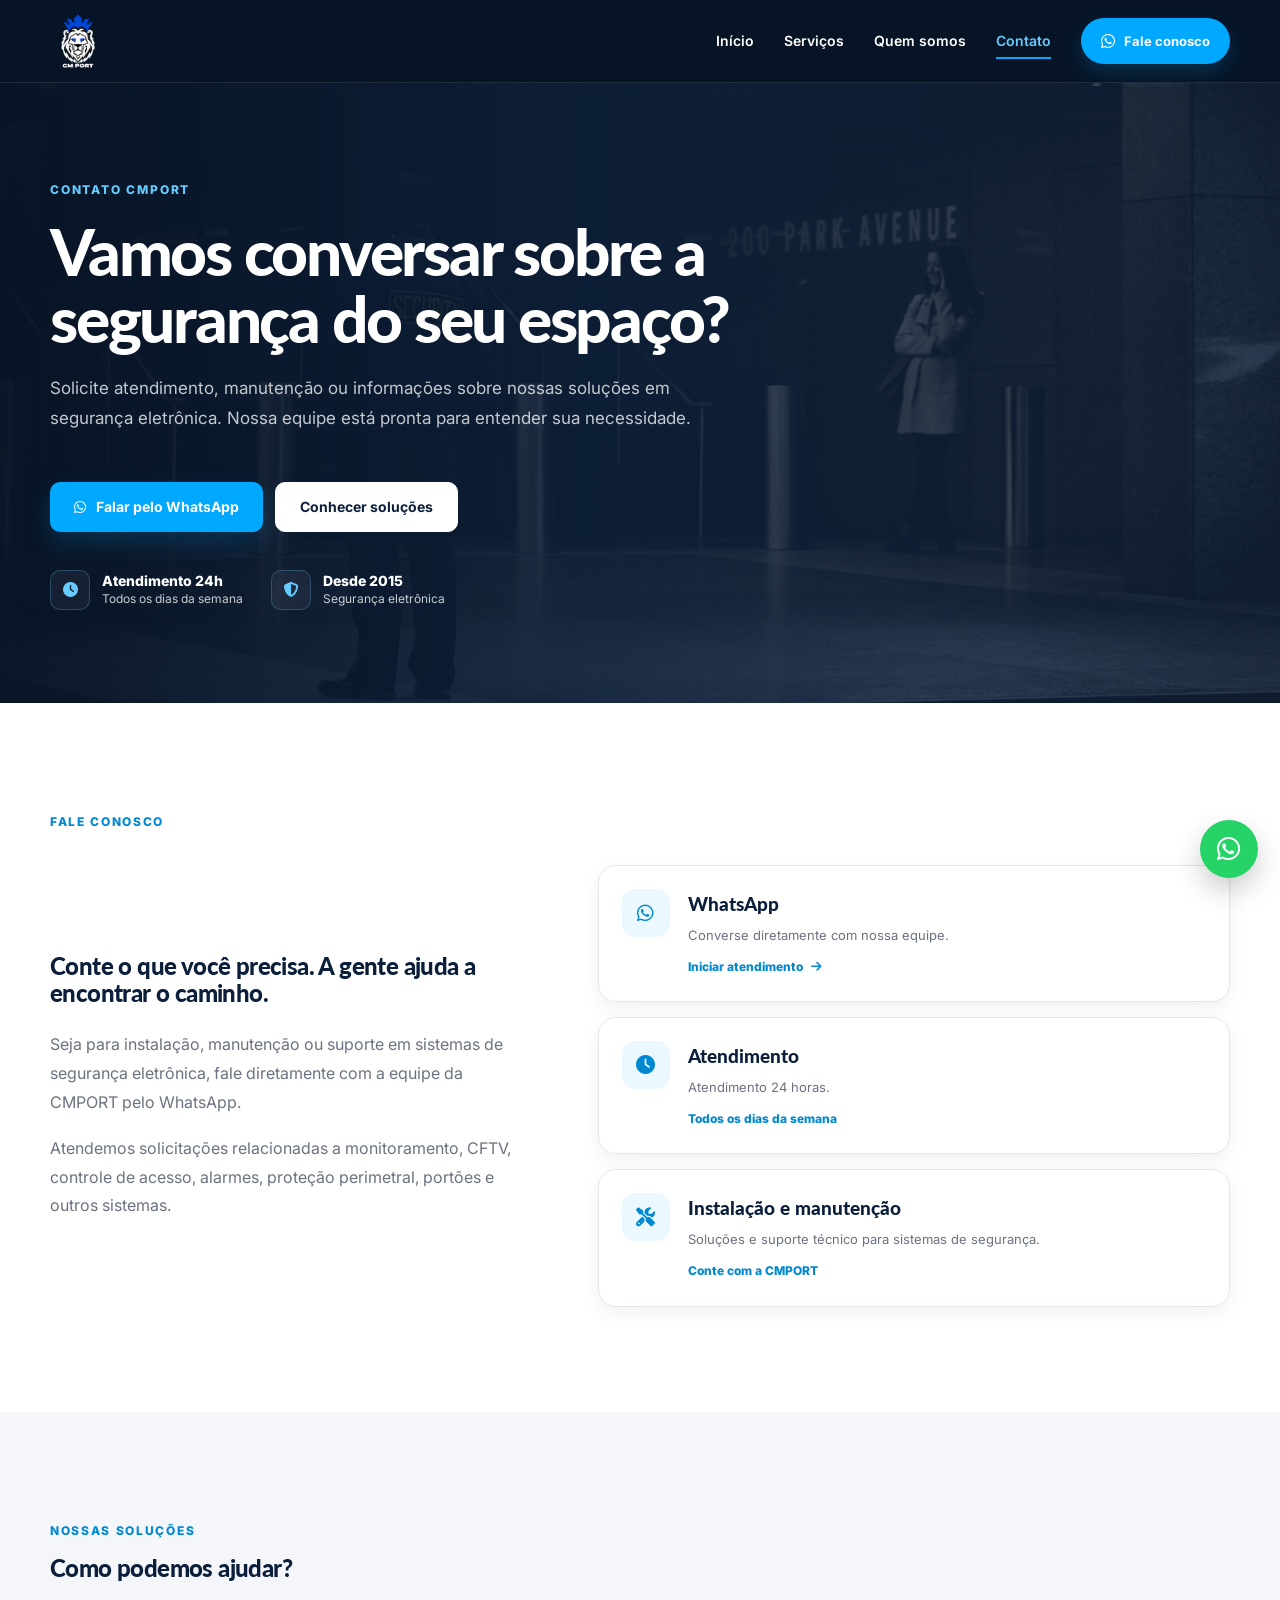
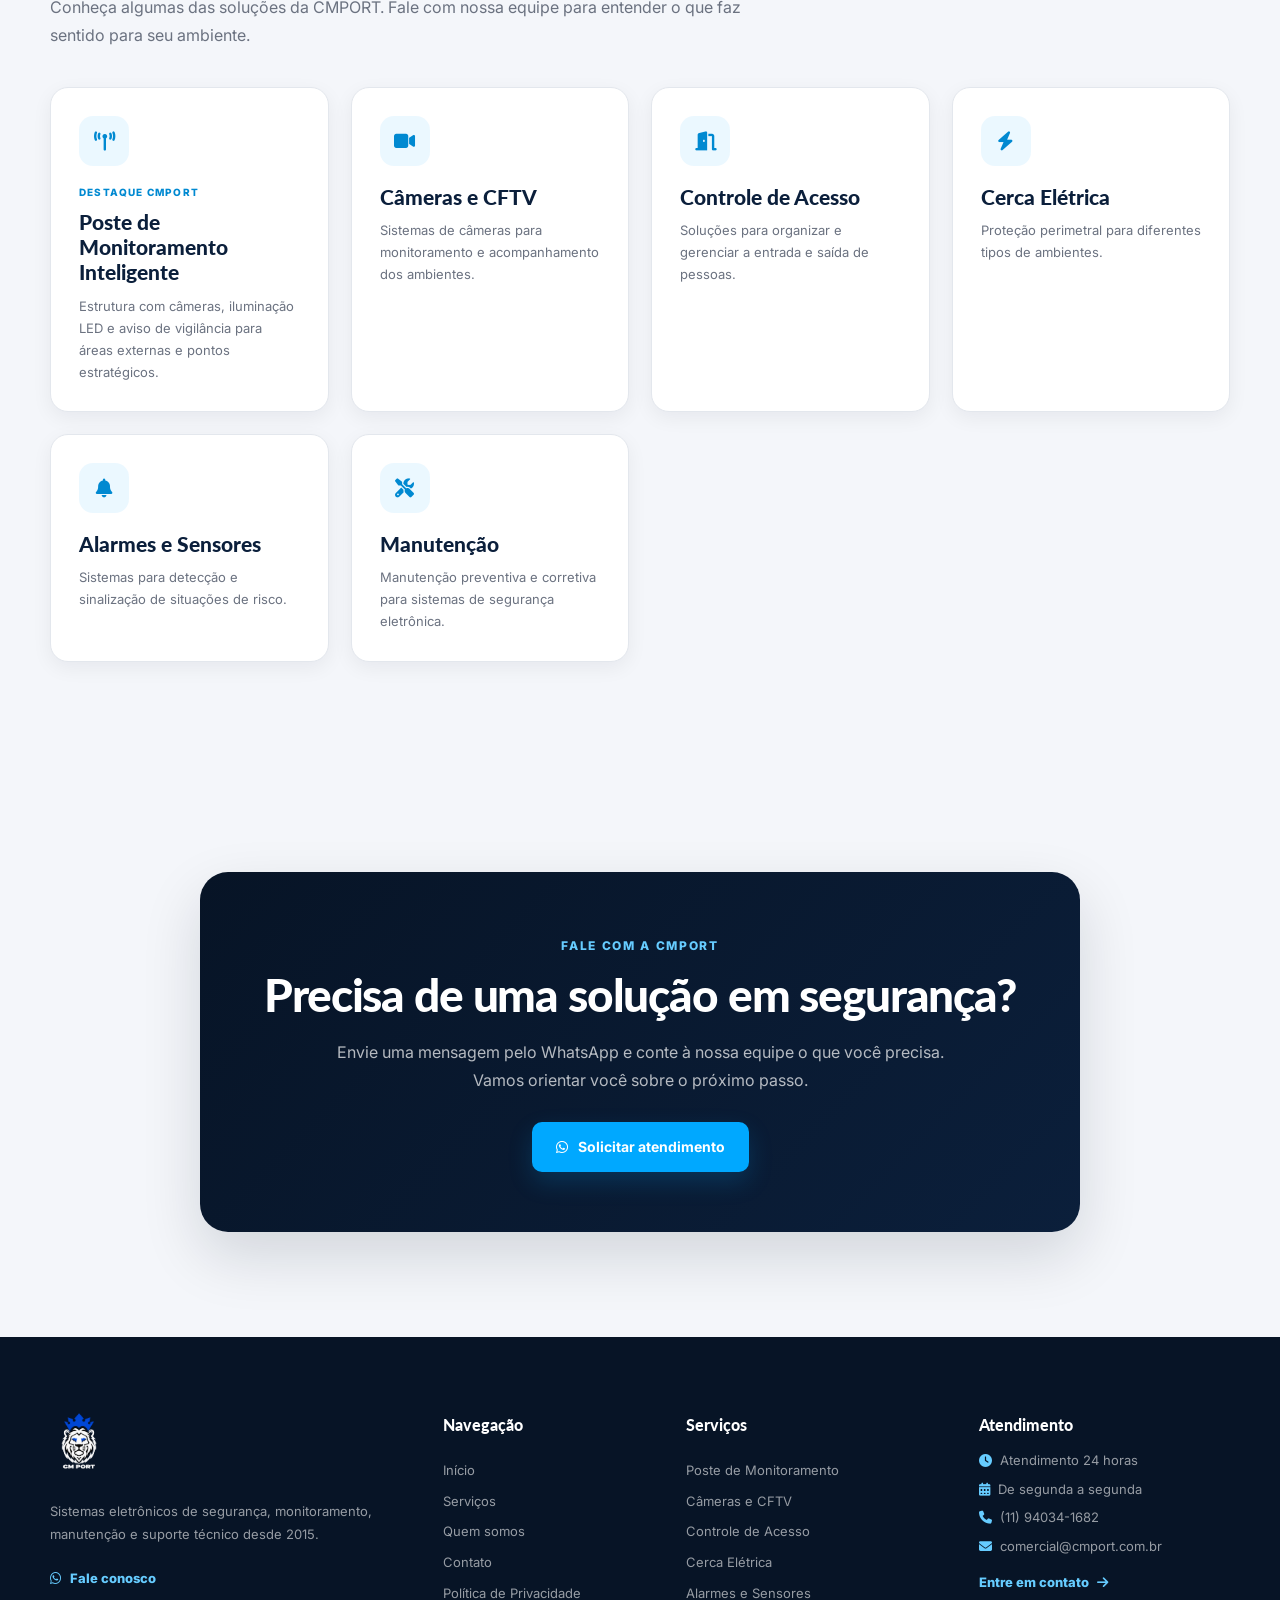
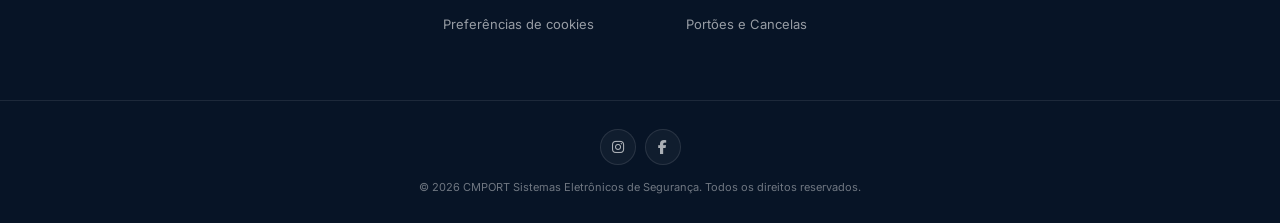
==== commit 1047e337: "Update contato.html with new content and structure" ====
--- a/contato.html
+++ b/contato.html
@@ -10,6 +10,7 @@
     <meta name="theme-color" content="#0B1F3B">
     <link rel="canonical" href="https://www.cmport.com.br/contato.html">
     <link rel="icon" type="image/png" href="Logo.png">
+
     <meta property="og:type" content="website">
     <meta property="og:locale" content="pt_BR">
     <meta property="og:title" content="Contato | CMPORT Segurança Eletrônica">
@@ -17,15 +18,19 @@
     <meta property="og:url" content="https://www.cmport.com.br/contato.html">
     <meta property="og:site_name" content="CMPORT Sistemas Eletrônicos de Segurança">
     <meta property="og:image" content="https://www.cmport.com.br/Logo.png">
+
     <meta name="twitter:card" content="summary">
     <meta name="twitter:title" content="Contato | CMPORT Segurança Eletrônica">
     <meta name="twitter:description" content="Fale com a CMPORT para solicitar atendimento e conhecer nossas soluções.">
     <meta name="twitter:image" content="https://www.cmport.com.br/Logo.png">
+
     <link rel="preconnect" href="https://fonts.googleapis.com">
     <link rel="preconnect" href="https://fonts.gstatic.com" crossorigin>
     <link href="https://fonts.googleapis.com/css2?family=Inter:wght@400;500;600;700;800&family=Lato:wght@400;700;900&display=swap" rel="stylesheet">
+
     <link rel="stylesheet" href="https://cdnjs.cloudflare.com/ajax/libs/font-awesome/6.5.2/css/all.min.css">
     <link rel="stylesheet" href="estilo.css">
+
     <script type="application/ld+json">
     {
       "@context":"https://schema.org",
@@ -40,69 +45,131 @@
     }
     </script>
 </head>
+
 <body>
+
 <header class="header">
     <div class="container header-container">
+
         <a href="index.html" class="logo" aria-label="CMPORT - Página inicial">
             <img src="Logo.png" alt="Logo da CMPORT Sistemas Eletrônicos de Segurança">
         </a>
+
         <button class="menu-toggle" type="button" aria-label="Abrir menu" aria-expanded="false">
             <i class="fa-solid fa-bars"></i>
         </button>
+
         <nav class="nav" aria-label="Navegação principal">
             <a href="index.html">Início</a>
             <a href="serviços.html">Serviços</a>
             <a href="quem-somos.html">Quem somos</a>
             <a href="contato.html" class="active" aria-current="page">Contato</a>
+
             <a href="https://api.whatsapp.com/send?phone=5511940341682&text=Ol%C3%A1%2C%20vim%20pelo%20site%20da%20CMPORT%20e%20gostaria%20de%20solicitar%20atendimento." class="nav-button" target="_blank" rel="noopener noreferrer" aria-label="Falar com a CMPORT pelo WhatsApp">
                 <i class="fa-brands fa-whatsapp"></i> Fale conosco
             </a>
         </nav>
+
     </div>
 </header>
+
 <main>
+
     <section class="hero contact-hero">
         <div class="container hero-container">
+
             <div class="hero-content">
                 <span class="hero-eyebrow">CONTATO CMPORT</span>
+
                 <h1>Vamos conversar sobre a segurança do seu espaço?</h1>
+
                 <p>Solicite atendimento, manutenção ou informações sobre nossas soluções em segurança eletrônica. Nossa equipe está pronta para entender sua necessidade.</p>
+
                 <div class="hero-actions">
                     <a href="https://api.whatsapp.com/send?phone=5511940341682&text=Ol%C3%A1%2C%20vim%20pelo%20site%20da%20CMPORT%20e%20gostaria%20de%20solicitar%20atendimento." class="btn btn-primary" target="_blank" rel="noopener noreferrer">
                         <i class="fa-brands fa-whatsapp"></i> Falar pelo WhatsApp
                     </a>
+
                     <a href="serviços.html" class="btn btn-secondary">Conhecer soluções</a>
                 </div>
+
                 <div class="hero-trust">
-                    <div class="trust-item"><i class="fa-solid fa-clock"></i><span><strong>Atendimento 24h</strong>Todos os dias da semana</span></div>
-                    <div class="trust-item"><i class="fa-solid fa-shield-halved"></i><span><strong>Desde 2015</strong>Segurança eletrônica</span></div>
+                    <div class="trust-item">
+                        <i class="fa-solid fa-clock"></i>
+                        <span>
+                            <strong>Atendimento 24h</strong>
+                            Todos os dias da semana
+                        </span>
+                    </div>
+
+                    <div class="trust-item">
+                        <i class="fa-solid fa-shield-halved"></i>
+                        <span>
+                            <strong>Desde 2015</strong>
+                            Segurança eletrônica
+                        </span>
+                    </div>
                 </div>
             </div>
+
         </div>
     </section>
 
     <section class="contact-section">
         <div class="container">
+
             <span class="section-label">FALE CONOSCO</span>
+
             <div class="contact-grid">
+
                 <div class="contact-content">
                     <h2 class="section-heading">Conte o que você precisa. A gente ajuda a encontrar o caminho.</h2>
+
                     <p>Seja para instalação, manutenção ou suporte em sistemas de segurança eletrônica, fale diretamente com a equipe da CMPORT pelo WhatsApp.</p>
+
                     <p>Atendemos solicitações relacionadas a monitoramento, CFTV, controle de acesso, alarmes, proteção perimetral, portões e outros sistemas.</p>
                 </div>
+
                 <div class="contact-cards">
+
                     <a href="https://api.whatsapp.com/send?phone=5511940341682&text=Ol%C3%A1%2C%20vim%20pelo%20site%20da%20CMPORT%20e%20gostaria%20de%20solicitar%20atendimento." class="contact-card" target="_blank" rel="noopener noreferrer" aria-label="Iniciar atendimento com a CMPORT pelo WhatsApp">
-                        <div class="contact-icon"><i class="fa-brands fa-whatsapp"></i></div>
-                        <div><h3>WhatsApp</h3><p>Converse diretamente com nossa equipe.</p><span>Iniciar atendimento <i class="fa-solid fa-arrow-right"></i></span></div>
+
+                        <div class="contact-icon">
+                            <i class="fa-brands fa-whatsapp"></i>
+                        </div>
+
+                        <div>
+                            <h3>WhatsApp</h3>
+                            <p>Converse diretamente com nossa equipe.</p>
+                            <span>Iniciar atendimento <i class="fa-solid fa-arrow-right"></i></span>
+                        </div>
+
                     </a>
+
                     <div class="contact-card">
-                        <div class="contact-icon"><i class="fa-solid fa-clock"></i></div>
-                        <div><h3>Atendimento</h3><p>Atendimento 24 horas.</p><span>Todos os dias da semana</span></div>
-                    </div>
+                        <div class="contact-icon">
+                            <i class="fa-solid fa-clock"></i>
+                        </div>
+
+                        <div>
+                            <h3>Atendimento</h3>
+                            <p>Atendimento 24 horas.</p>
+                            <span>Todos os dias da semana</span>
+                        </div>
+                    </div>
+
                     <div class="contact-card">
-                        <div class="contact-icon"><i class="fa-solid fa-screwdriver-wrench"></i></div>
-                        <div><h3>Instalação e manutenção</h3><p>Soluções e suporte técnico para sistemas de segurança.</p><span>Conte com a CMPORT</span></div>
-                    </div>
+                        <div class="contact-icon">
+                            <i class="fa-solid fa-screwdriver-wrench"></i>
+                        </div>
+
+                        <div>
+                            <h3>Instalação e manutenção</h3>
+                            <p>Soluções e suporte técnico para sistemas de segurança.</p>
+                            <span>Conte com a CMPORT</span>
+                        </div>
+                    </div>
+
                 </div>
             </div>
         </div>
@@ -110,33 +177,101 @@
 
     <section class="contact-services">
         <div class="container">
+
             <span class="section-label">NOSSAS SOLUÇÕES</span>
+
             <h2 class="section-heading">Como podemos ajudar?</h2>
+
             <p class="section-description">Conheça algumas das soluções da CMPORT. Fale com nossa equipe para entender o que faz sentido para seu ambiente.</p>
+
             <div class="services-grid">
+
                 <article class="service-card contact-featured-card">
-                    <div class="service-content"><div class="service-icon"><i class="fa-solid fa-tower-broadcast"></i></div><span class="service-category">DESTAQUE CMPORT</span><h3>Poste de Monitoramento Inteligente</h3><p>Estrutura com câmeras, iluminação LED e aviso de vigilância para áreas externas e pontos estratégicos.</p></div>
-                </article>
-                <article class="service-card"><div class="service-content"><div class="service-icon"><i class="fa-solid fa-video"></i></div><h3>Câmeras e CFTV</h3><p>Sistemas de câmeras para monitoramento e acompanhamento dos ambientes.</p></div></article>
-                <article class="service-card"><div class="service-content"><div class="service-icon"><i class="fa-solid fa-door-open"></i></div><h3>Controle de Acesso</h3><p>Soluções para organizar e gerenciar a entrada e saída de pessoas.</p></div></article>
-                <article class="service-card"><div class="service-content"><div class="service-icon"><i class="fa-solid fa-bolt"></i></div><h3>Cerca Elétrica</h3><p>Proteção perimetral para diferentes tipos de ambientes.</p></div></article>
-                <article class="service-card"><div class="service-content"><div class="service-icon"><i class="fa-solid fa-bell"></i></div><h3>Alarmes e Sensores</h3><p>Sistemas para detecção e sinalização de situações de risco.</p></div></article>
-                <article class="service-card"><div class="service-content"><div class="service-icon"><i class="fa-solid fa-screwdriver-wrench"></i></div><h3>Manutenção</h3><p>Manutenção preventiva e corretiva para sistemas de segurança eletrônica.</p></div></article>
+                    <div class="service-content">
+                        <div class="service-icon">
+                            <i class="fa-solid fa-tower-broadcast"></i>
+                        </div>
+                        <span class="service-category">DESTAQUE CMPORT</span>
+                        <h3>Poste de Monitoramento Inteligente</h3>
+                        <p>Estrutura com câmeras, iluminação LED e aviso de vigilância para áreas externas e pontos estratégicos.</p>
+                    </div>
+                </article>
+
+                <article class="service-card">
+                    <div class="service-content">
+                        <div class="service-icon">
+                            <i class="fa-solid fa-video"></i>
+                        </div>
+                        <h3>Câmeras e CFTV</h3>
+                        <p>Sistemas de câmeras para monitoramento e acompanhamento dos ambientes.</p>
+                    </div>
+                </article>
+
+                <article class="service-card">
+                    <div class="service-content">
+                        <div class="service-icon">
+                            <i class="fa-solid fa-door-open"></i>
+                        </div>
+                        <h3>Controle de Acesso</h3>
+                        <p>Soluções para organizar e gerenciar a entrada e saída de pessoas.</p>
+                    </div>
+                </article>
+
+                <article class="service-card">
+                    <div class="service-content">
+                        <div class="service-icon">
+                            <i class="fa-solid fa-bolt"></i>
+                        </div>
+                        <h3>Cerca Elétrica</h3>
+                        <p>Proteção perimetral para diferentes tipos de ambientes.</p>
+                    </div>
+                </article>
+
+                <article class="service-card">
+                    <div class="service-content">
+                        <div class="service-icon">
+                            <i class="fa-solid fa-bell"></i>
+                        </div>
+                        <h3>Alarmes e Sensores</h3>
+                        <p>Sistemas para detecção e sinalização de situações de risco.</p>
+                    </div>
+                </article>
+
+                <article class="service-card">
+                    <div class="service-content">
+                        <div class="service-icon">
+                            <i class="fa-solid fa-screwdriver-wrench"></i>
+                        </div>
+                        <h3>Manutenção</h3>
+                        <p>Manutenção preventiva e corretiva para sistemas de segurança eletrônica.</p>
+                    </div>
+                </article>
+
             </div>
         </div>
     </section>
 
     <section class="final-cta">
         <div class="container">
+
             <div class="final-cta-content">
                 <span class="section-label">FALE COM A CMPORT</span>
+
                 <h2>Precisa de uma solução em segurança?</h2>
+
                 <p>Envie uma mensagem pelo WhatsApp e conte à nossa equipe o que você precisa. Vamos orientar você sobre o próximo passo.</p>
-                <a href="https://api.whatsapp.com/send?phone=5511940341682&text=Ol%C3%A1%2C%20vim%20pelo%20site%20da%20CMPORT%20e%20gostaria%20de%20solicitar%20atendimento." class="btn btn-primary" target="_blank" rel="noopener noreferrer"><i class="fa-brands fa-whatsapp"></i> Solicitar atendimento</a>
-            </div>
+
+                <a href="https://api.whatsapp.com/send?phone=5511940341682&text=Ol%C3%A1%2C%20vim%20pelo%20site%20da%20CMPORT%20e%20gostaria%20de%20solicitar%20atendimento." class="btn btn-primary" target="_blank" rel="noopener noreferrer">
+                    <i class="fa-brands fa-whatsapp"></i> Solicitar atendimento
+                </a>
+            </div>
+
         </div>
     </section>
+
 </main>
+
+<!-- RODAPÉ ÚNICO -->
 <footer class="footer">
 
     <div class="container footer-container">
@@ -145,10 +280,12 @@
             <a href="index.html" class="footer-logo" aria-label="CMPORT - Página inicial">
                 <img src="Logo.png" alt="CMPORT Sistemas Eletrônicos de Segurança">
             </a>
+
             <p>
                 Sistemas eletrônicos de segurança, monitoramento,
                 manutenção e suporte técnico desde 2015.
             </p>
+
             <a href="https://api.whatsapp.com/send?phone=5511940341682&text=Ol%C3%A1%2C%20gostaria%20de%20solicitar%20um%20atendimento%20da%20CMPORT." class="footer-whatsapp" target="_blank" rel="noopener noreferrer">
                 <i class="fa-brands fa-whatsapp"></i>
                 Fale conosco
@@ -181,6 +318,7 @@
             <span><i class="fa-solid fa-calendar-days"></i> De segunda a segunda</span>
             <span><i class="fa-solid fa-phone"></i> (11) 94034-1682</span>
             <span><i class="fa-solid fa-envelope"></i> comercial@cmport.com.br</span>
+
             <a href="contato.html" class="footer-contact-link">
                 Entre em contato
                 <i class="fa-solid fa-arrow-right"></i>
@@ -191,28 +329,29 @@
 
     <div class="footer-bottom">
         <div class="container footer-bottom-inner">
+
             <div class="footer-social">
-                <a href="https://www.instagram.com/cmport_/" target="_blank" rel="noopener noreferrer" aria-label="Instagram da CMPORT"><i class="fa-brands fa-instagram"></i></a>
-                <a href="https://www.facebook.com/cmport.sistemas/" target="_blank" rel="noopener noreferrer" aria-label="Facebook da CMPORT"><i class="fa-brands fa-facebook-f"></i></a>
-            </div>
+                <a href="https://www.instagram.com/cmport_/" target="_blank" rel="noopener noreferrer" aria-label="Instagram da CMPORT">
+                    <i class="fa-brands fa-instagram"></i>
+                </a>
+
+                <a href="https://www.facebook.com/cmport.sistemas/" target="_blank" rel="noopener noreferrer" aria-label="Facebook da CMPORT">
+                    <i class="fa-brands fa-facebook-f"></i>
+                </a>
+            </div>
+
             <p>© 2026 CMPORT Sistemas Eletrônicos de Segurança. Todos os direitos reservados.</p>
+
         </div>
     </div>
 
 </footer>
-    <div class="container footer-container">
-        <div class="footer-brand">
-            <a href="index.html" class="footer-logo" aria-label="CMPORT - Página inicial"><img src="Logo.png" alt="CMPORT Sistemas Eletrônicos de Segurança"></a>
-            <p>Poste de Monitoramento Inteligente e soluções em segurança eletrônica, instalação e manutenção desde 2015.</p>
-            <a href="https://api.whatsapp.com/send?phone=5511940341682&text=Ol%C3%A1%2C%20vim%20pelo%20site%20da%20CMPORT%20e%20gostaria%20de%20solicitar%20atendimento." class="footer-whatsapp" target="_blank" rel="noopener noreferrer"><i class="fa-brands fa-whatsapp"></i> Fale conosco</a>
-        </div>
-        <div class="footer-column"><h3>Navegação</h3><a href="index.html">Início</a><a href="serviços.html">Serviços</a><a href="quem-somos.html">Quem somos</a><a href="contato.html">Contato</a><a href="politica.html">Politica de Privacidade</a></div>
-        <div class="footer-column"><h3>Serviços</h3><a href="serviços.html">Poste de Monitoramento</a><a href="serviços.html">Câmeras e CFTV</a><a href="serviços.html">Controle de Acesso</a><a href="serviços.html">Alarmes e Sensores</a><a href="serviços.html">Manutenção</a></div>
-        <div class="footer-contact"><h3>Atendimento</h3><span><i class="fa-solid fa-clock"></i> Atendimento 24 horas</span><span><i class="fa-solid fa-calendar-days"></i> Todos os dias da semana</span><span><i class="fa-solid fa-shield-halved"></i> Segurança eletrônica e manutenção</span><a href="https://api.whatsapp.com/send?phone=5511940341682&text=Ol%C3%A1%2C%20vim%20pelo%20site%20da%20CMPORT%20e%20gostaria%20de%20solicitar%20atendimento." class="footer-contact-link" target="_blank" rel="noopener noreferrer">Fale pelo WhatsApp <i class="fa-solid fa-arrow-right"></i></a></div>
-    </div>
-    <div class="footer-bottom"><div class="container footer-bottom-inner"><div class="footer-social"><a href="https://www.instagram.com/cmport_/" target="_blank" rel="noopener noreferrer" aria-label="Instagram da CMPORT"><i class="fa-brands fa-instagram"></i></a><a href="https://www.facebook.com/cmport.sistemas/" target="_blank" rel="noopener noreferrer" aria-label="Facebook da CMPORT"><i class="fa-brands fa-facebook-f"></i></a></div><p>© 2026 CMPORT Sistemas Eletrônicos de Segurança. Todos os direitos reservados.</p></div></div>
-</footer>
-<a href="https://api.whatsapp.com/send?phone=5511940341682&text=Ol%C3%A1%2C%20vim%20pelo%20site%20da%20CMPORT%20e%20gostaria%20de%20solicitar%20atendimento." class="whatsapp-float" target="_blank" rel="noopener noreferrer" aria-label="Falar com a CMPORT pelo WhatsApp"><i class="fa-brands fa-whatsapp"></i></a>
+
+<a href="https://api.whatsapp.com/send?phone=5511940341682&text=Ol%C3%A1%2C%20vim%20pelo%20site%20da%20CMPORT%20e%20gostaria%20de%20solicitar%20atendimento." class="whatsapp-float" target="_blank" rel="noopener noreferrer" aria-label="Falar com a CMPORT pelo WhatsApp">
+    <i class="fa-brands fa-whatsapp"></i>
+</a>
+
 <script src="script.js"></script>
+
 </body>
 </html>
--- a/estilo.css
+++ b/estilo.css
@@ -3816,3 +3816,47 @@
         padding: 28px;
     }
 }
+
+   /* =========================================
+   CMPORT - CORREÇÕES DE ACESSIBILIDADE
+   Contraste e legibilidade
+========================================= */
+
+/* Botões azuis com texto branco */
+.btn-primary,
+.nav-button {
+    background-color: #006FA8 !important;
+    color: #FFFFFF !important;
+}
+
+/* Estado ao passar o mouse */
+.btn-primary:hover,
+.nav-button:hover {
+    background-color: #005580 !important;
+    color: #FFFFFF !important;
+}
+
+/* Identificação das seções */
+.section-label,
+.service-category {
+    color: #00618F !important;
+}
+
+/* Textos descritivos */
+.service-content p {
+    color: #4B5563 !important;
+}
+
+/* Foco visível para navegação por teclado */
+a:focus-visible,
+button:focus-visible {
+    outline: 3px solid #00618F;
+    outline-offset: 4px;
+}
+
+/* Áreas de toque dos botões principais */
+.btn-primary,
+.nav-button {
+    min-height: 44px;
+    padding: 12px 20px;
+}
